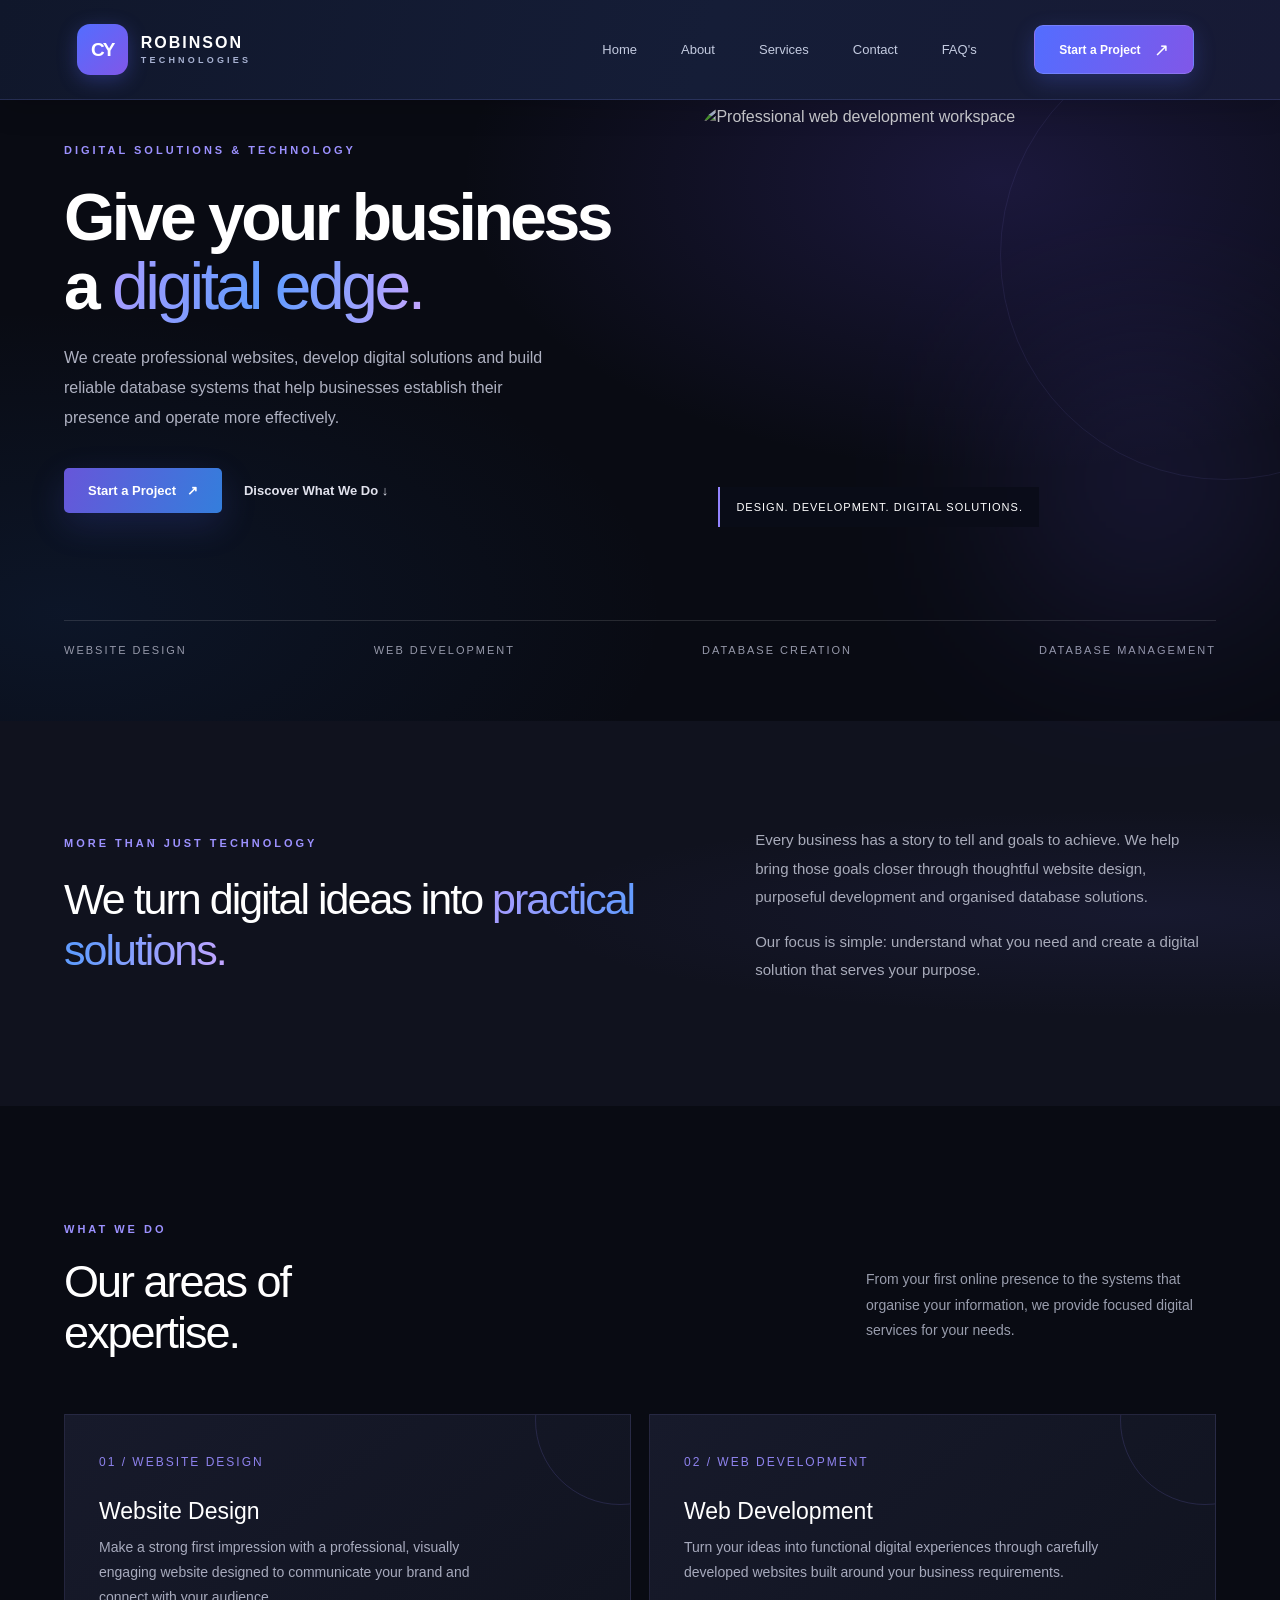
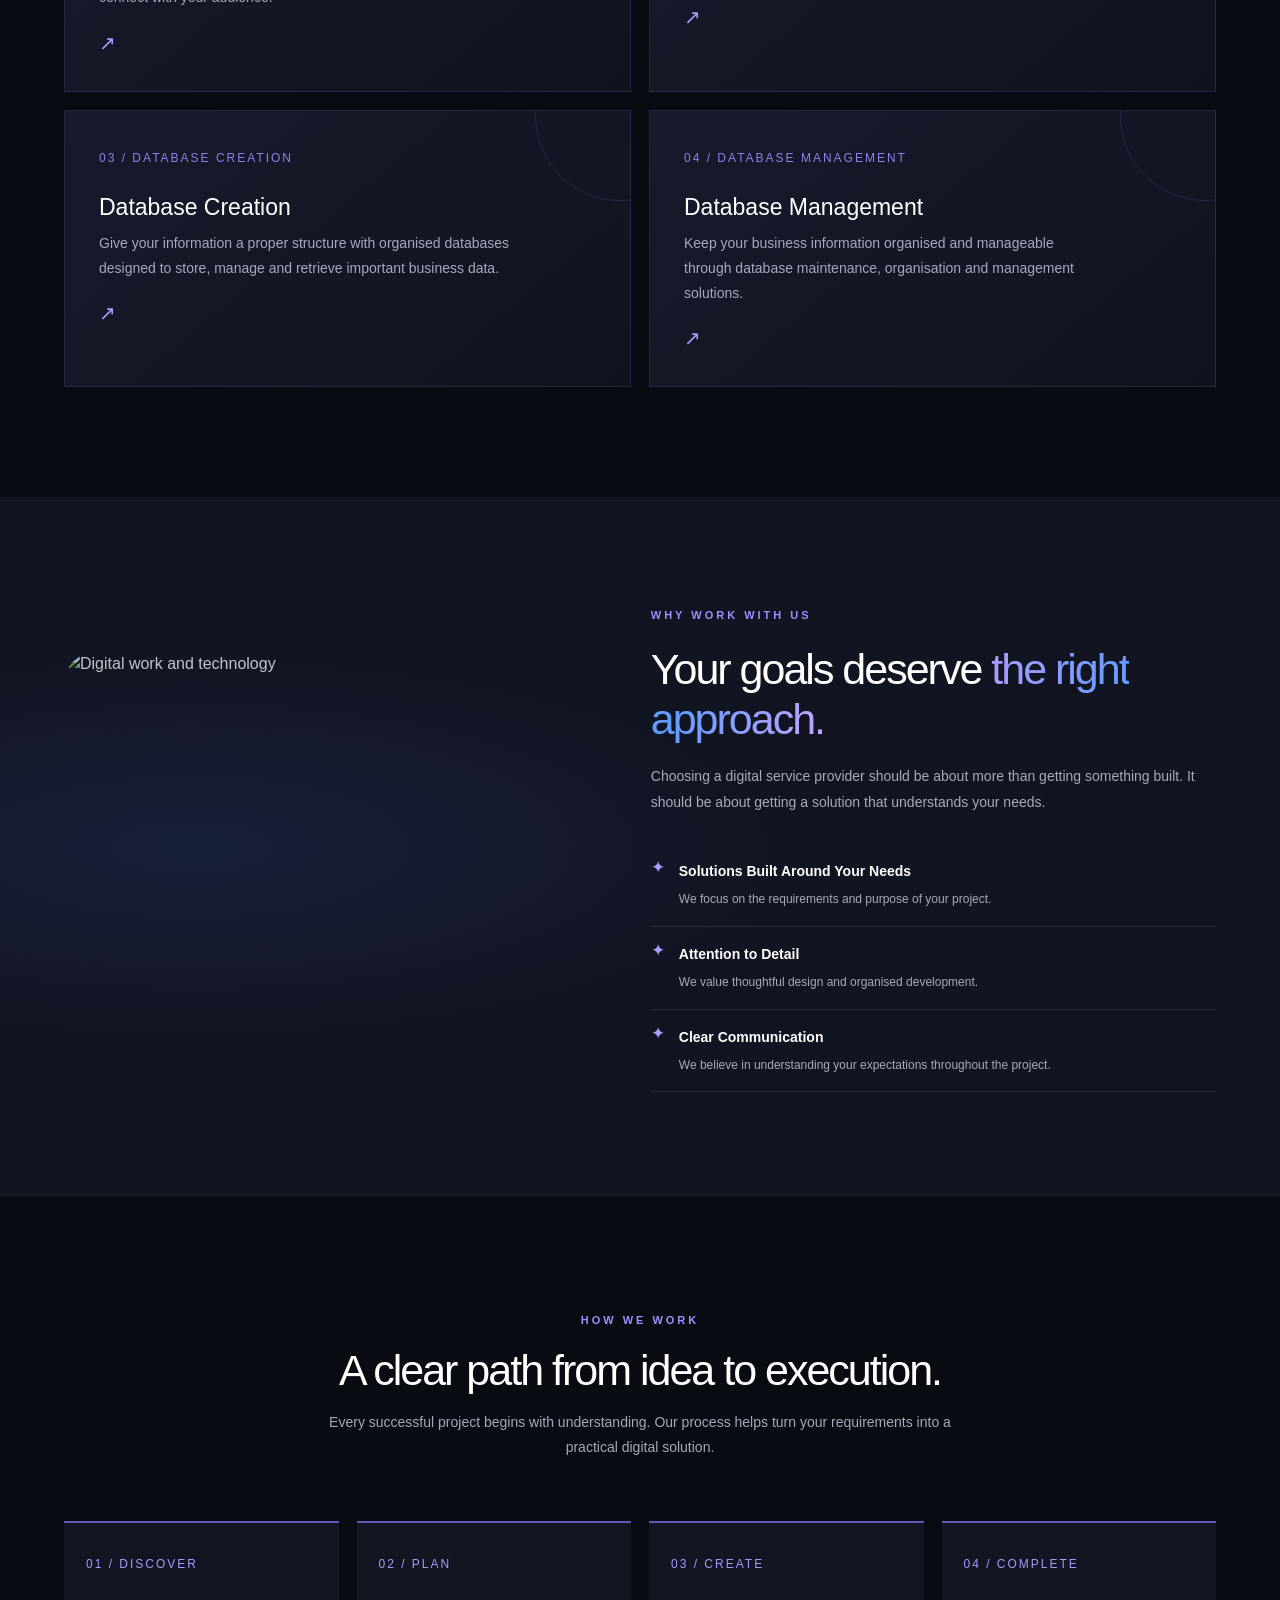
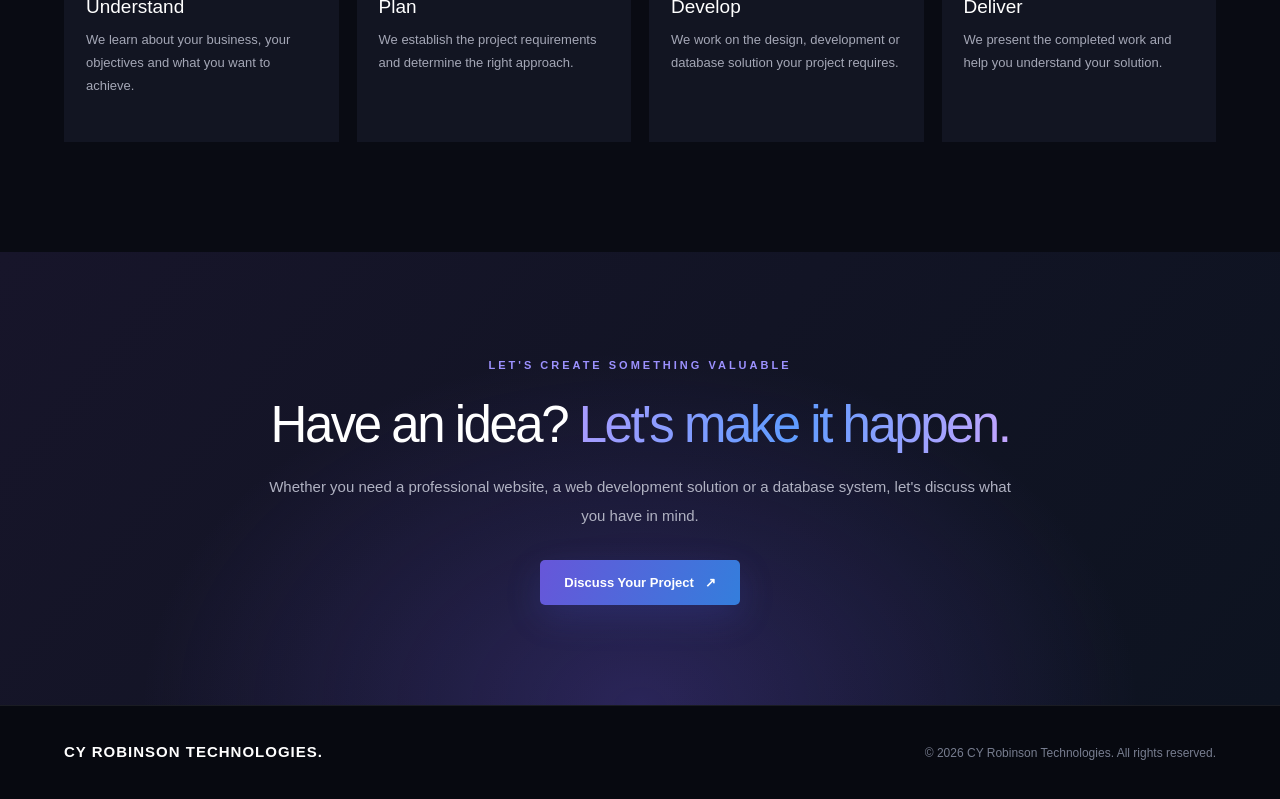
==== index.html @ db7af508 "Add files via upload" ====
<!DOCTYPE html>
<html  >
<head>
  <!-- Site made with Mobirise Website Builder v6.0.6, https://mobirise.com -->
  <meta charset="UTF-8">
  <meta http-equiv="X-UA-Compatible" content="IE=edge">
  <meta name="generator" content="Mobirise v6.0.6, mobirise.com">
  <meta name="viewport" content="width=device-width, initial-scale=1, minimum-scale=1">
  <link rel="shortcut icon" href="assets/images/images-128x77.png" type="image/x-icon">
  <meta name="description" content="">
  
  
  <title>Home</title>
  <link rel="stylesheet" href="assets/bootstrap/css/bootstrap.min.css">
  <link rel="stylesheet" href="assets/bootstrap/css/bootstrap-grid.min.css">
  <link rel="stylesheet" href="assets/bootstrap/css/bootstrap-reboot.min.css">
  <link rel="stylesheet" href="assets/dropdown/css/style.css">
  <link rel="stylesheet" href="assets/theme/css/style.css">
  <link rel="preload" href="https://fonts.googleapis.com/css?family=Inter+Tight:100,200,300,400,500,600,700,800,900,100i,200i,300i,400i,500i,600i,700i,800i,900i&display=swap" as="style" onload="this.onload=null;this.rel='stylesheet'">
  <noscript><link rel="stylesheet" href="https://fonts.googleapis.com/css?family=Inter+Tight:100,200,300,400,500,600,700,800,900,100i,200i,300i,400i,500i,600i,700i,800i,900i&display=swap"></noscript>
  <link rel="preload" as="style" href="assets/mobirise/css/mbr-additional.css?v=TiPjvA"><link rel="stylesheet" href="assets/mobirise/css/mbr-additional.css?v=TiPjvA" type="text/css">

  
  
  
</head>
<body>
  
  <style class="cid-vzPpWy3HEP" id="menu05-0" data-rv-view="249">
/* =====================================
   CY ROBINSON TECHNOLOGIES
   FULL-WIDTH NAVIGATION
===================================== */

section.cyr-menu {
  position: relative !important;
  z-index: 9999 !important;
  width: 100% !important;
  margin: 0 !important;
  padding: 0 !important;
  background: #10172b !important;
}

section.cyr-menu nav.navbar {
  width: 100% !important;
  margin: 0 !important;
  padding: 0 !important;
  background: transparent !important;
  box-shadow: none !important;
}

section.cyr-menu nav.navbar > .container {
  width: 100% !important;
  max-width: 100% !important;
  min-height: 100px !important;
  margin: 0 auto !important;
  padding: 15px 6% !important;
  display: flex !important;
  align-items: center !important;
  justify-content: space-between !important;
  flex-wrap: nowrap !important;
  background: linear-gradient(105deg,#10172b 0%,#151d37 55%,#171a35 100%) !important;
  border: 0 !important;
  border-bottom: 1px solid rgba(132,145,255,0.18) !important;
  border-radius: 0 !important;
  box-shadow: 0 8px 28px rgba(0,0,0,0.16) !important;
  box-sizing: border-box !important;
}

/* LOGO */

section.cyr-menu .navbar-brand {
  margin: 0 !important;
  padding: 0 !important;
  display: flex !important;
  align-items: center !important;
  flex-shrink: 0 !important;
}

section.cyr-menu .navbar-caption-wrap {
  padding: 0 !important;
}

section.cyr-menu a.cyr-logo {
  display: inline-flex !important;
  align-items: center !important;
  gap: 13px !important;
  padding: 0 !important;
  margin: 0 !important;
  color: #ffffff !important;
  text-decoration: none !important;
  background: transparent !important;
  line-height: 1 !important;
}

section.cyr-menu .cyr-monogram {
  width: 51px !important;
  height: 51px !important;
  min-width: 51px !important;
  display: flex !important;
  align-items: center !important;
  justify-content: center !important;
  border-radius: 13px !important;
  background: linear-gradient(135deg,#536dff,#8057e8) !important;
  color: #ffffff !important;
  font-family: Arial,sans-serif !important;
  font-size: 19px !important;
  font-weight: 800 !important;
  letter-spacing: -2px !important;
  box-shadow: 0 5px 20px rgba(91,104,255,0.3) !important;
}

section.cyr-menu .cyr-wordmark {
  display: flex !important;
  flex-direction: column !important;
  gap: 5px !important;
}

section.cyr-menu .cyr-wordmark strong {
  display: block !important;
  color: #ffffff !important;
  font-family: Arial,sans-serif !important;
  font-size: 16px !important;
  font-weight: 800 !important;
  letter-spacing: 2px !important;
}

section.cyr-menu .cyr-wordmark small {
  display: block !important;
  color: #a8b2d2 !important;
  font-family: Arial,sans-serif !important;
  font-size: 9px !important;
  font-weight: 600 !important;
  letter-spacing: 3.2px !important;
}

/* NAVIGATION LINKS */

section.cyr-menu .navbar-collapse {
  align-items: center !important;
  justify-content: flex-end !important;
}

section.cyr-menu ul.navbar-nav {
  display: flex !important;
  align-items: center !important;
  gap: 12px !important;
  margin: 0 32px 0 auto !important;
  padding: 0 !important;
}

section.cyr-menu ul.navbar-nav li {
  margin: 0 !important;
  padding: 0 !important;
}

section.cyr-menu a.cyr-link {
  display: inline-block !important;
  padding: 13px 16px !important;
  border-radius: 8px !important;
  color: #c4cbe0 !important;
  font-family: Arial,sans-serif !important;
  font-size: 13px !important;
  font-weight: 500 !important;
  text-decoration: none !important;
  background: transparent !important;
  transition: all .25s ease !important;
}

section.cyr-menu a.cyr-link:hover {
  color: #ffffff !important;
  background: rgba(111,127,255,0.14) !important;
}

/* PROJECT BUTTON */

section.cyr-menu .navbar-buttons {
  margin: 0 !important;
  padding: 0 !important;
}

section.cyr-menu a.cyr-project-btn {
  min-height: 49px !important;
  padding: 0 24px !important;
  display: inline-flex !important;
  align-items: center !important;
  justify-content: center !important;
  gap: 13px !important;
  border: 1px solid rgba(255,255,255,0.15) !important;
  border-radius: 9px !important;
  background: linear-gradient(110deg,#536dff,#8057e8) !important;
  color: #ffffff !important;
  font-family: Arial,sans-serif !important;
  font-size: 12px !important;
  font-weight: 700 !important;
  text-decoration: none !important;
  box-shadow: 0 7px 22px rgba(82,108,255,0.24) !important;
  transition: all .25s ease !important;
}

section.cyr-menu a.cyr-project-btn span {
  color: #ffffff !important;
  font-size: 18px !important;
}

section.cyr-menu a.cyr-project-btn:hover {
  color: #ffffff !important;
  transform: translateY(-2px) !important;
  box-shadow: 0 10px 28px rgba(82,108,255,0.4) !important;
}

/* MOBILE MENU BUTTON */

section.cyr-menu button.navbar-toggler {
  display: none;
  padding: 11px !important;
  border: 1px solid rgba(255,255,255,0.2) !important;
  border-radius: 9px !important;
  background: rgba(255,255,255,0.06) !important;
  box-shadow: none !important;
}

section.cyr-menu .hamburger {
  width: 23px !important;
  height: 18px !important;
  display: flex !important;
  flex-direction: column !important;
  justify-content: space-between !important;
}

section.cyr-menu .hamburger span {
  display: block !important;
  width: 100% !important;
  height: 2px !important;
  border-radius: 5px !important;
  background: #ffffff !important;
}

/* TABLET AND MOBILE */

@media (max-width: 991px) {
  section.cyr-menu nav.navbar > .container {
    min-height: 82px !important;
    padding: 12px 5% !important;
    flex-wrap: wrap !important;
  }

  section.cyr-menu button.navbar-toggler {
    display: flex !important;
    margin-left: auto !important;
  }

  section.cyr-menu .navbar-collapse {
    width: 100% !important;
    flex-basis: 100% !important;
    margin-top: 13px !important;
    padding: 14px 5px 5px !important;
    border-top: 1px solid rgba(255,255,255,0.1) !important;
  }

  section.cyr-menu ul.navbar-nav {
    width: 100% !important;
    margin: 0 !important;
    display: flex !important;
    flex-direction: column !important;
    align-items: stretch !important;
    gap: 3px !important;
  }

  section.cyr-menu a.cyr-link {
    display: block !important;
    width: 100% !important;
    padding: 13px 12px !important;
  }

  section.cyr-menu .navbar-buttons {
    width: 100% !important;
    margin-top: 12px !important;
  }

  section.cyr-menu a.cyr-project-btn {
    width: 100% !important;
  }
}

@media (max-width: 480px) {
  section.cyr-menu nav.navbar > .container {
    min-height: 74px !important;
    padding: 9px 4% !important;
  }

  section.cyr-menu .cyr-monogram {
    width: 43px !important;
    height: 43px !important;
    min-width: 43px !important;
    font-size: 17px !important;
  }

  section.cyr-menu .cyr-wordmark strong {
    font-size: 12px !important;
  }

  section.cyr-menu .cyr-wordmark small {
    font-size: 8px !important;
    letter-spacing: 2.5px !important;
  }
}
</style><section data-bs-version="5.1" class="menu menu5 cyr-menu cid-vzPpWy3HEP" once="menu" id="menu05-0">



<nav class="navbar navbar-dropdown navbar-fixed-top navbar-expand-lg">

  <div class="container">

    <div class="navbar-brand">
      <span class="navbar-caption-wrap">
        <a class="navbar-caption cyr-logo" href="#top">
          <span class="cyr-monogram">CY</span>
          <span class="cyr-wordmark">
            <strong>ROBINSON</strong>
            <small>TECHNOLOGIES</small>
          </span>
        </a>
      </span>
    </div>

    <button class="navbar-toggler" type="button" data-toggle="collapse" data-bs-toggle="collapse" data-target="#navbarSupportedContent" data-bs-target="#navbarSupportedContent" aria-controls="navbarSupportedContent" aria-expanded="false" aria-label="Toggle navigation">
      <div class="hamburger">
        <span></span>
        <span></span>
        <span></span>
      </div>
    </button>

    <div class="collapse navbar-collapse" id="navbarSupportedContent">

      <ul class="navbar-nav nav-dropdown" data-app-modern-menu="true"><li class="nav-item">
          <a class="nav-link link cyr-link text-primary" href="index.html">Home</a>
        </li>
        <li class="nav-item">
          <a class="nav-link link cyr-link text-primary" href="about.html">About</a>
        </li>
        <li class="nav-item">
          <a class="nav-link link cyr-link text-primary" href="services.html">Services</a>
        </li>
        <li class="nav-item">
          <a class="nav-link link cyr-link text-primary" href="contact.html">Contact</a>
        </li><li class="nav-item"><a class="nav-link link cyr-link text-primary" href="FAQ.html">FAQ's</a></li></ul>

      <div class="navbar-buttons mbr-section-btn">
        <a class="btn cyr-project-btn" href="contact.html">
          Start a Project <span>↗</span>
        </a>
      </div>

    </div>

  </div>
</nav>
</section>

<style class="cid-vzPGt1aYGt" id="header09-3" data-rv-view="251">
/* ================================
   CY ROBINSON TECHNOLOGIES
   PREMIUM HOMEPAGE
================================ */

.cyr-site {
    background: #090B13;
    color: #F4F5FA;
    font-family: Arial, Helvetica, sans-serif;
    overflow: hidden;
}

.cyr-site * {
    box-sizing: border-box;
}

.cyr-site a {
    text-decoration: none;
}

.cyr-wrap {
    width: 90%;
    max-width: 1220px;
    margin: auto;
}

.cyr-eyebrow {
    color: #9C91FF;
    font-size: 11px;
    letter-spacing: 3px;
    font-weight: 700;
    text-transform: uppercase;
}

.cyr-heading {
    color: #FFFFFF;
    font-size: 46px;
    line-height: 1.13;
    letter-spacing: -2px;
    font-weight: 700;
}

.cyr-muted {
    color: #A7A9B8;
    line-height: 1.8;
    font-size: 15px;
}

/* HERO */

.cyr-hero {
    position: relative;
    padding: 105px 0 65px;
    background:
        radial-gradient(ellipse at 78% 25%, rgba(85,65,190,.24), transparent 38%),
        radial-gradient(ellipse at 5% 85%, rgba(35,92,180,.13), transparent 35%),
        #090B13;
}

.cyr-hero:before {
    content: "";
    position: absolute;
    width: 450px;
    height: 450px;
    border: 1px solid rgba(151,139,255,.09);
    border-radius: 50%;
    right: -170px;
    top: 30px;
    pointer-events: none;
}

.cyr-hero-layout {
    display: flex;
    align-items: center;
    gap: 55px;
    position: relative;
    z-index: 1;
}

.cyr-hero-copy {
    width: 53%;
}

.cyr-hero-copy h1 {
    color: #FFFFFF;
    font-size: 66px;
    line-height: 1.04;
    letter-spacing: -3.5px;
    margin: 22px 0;
    font-weight: 750;
}

.cyr-gradient-text {
    background: linear-gradient(100deg, #A99CFF, #5F9CFF, #C4A5FF);
    -webkit-background-clip: text;
    background-clip: text;
    color: transparent;
}

.cyr-hero-copy p {
    color: #AEB1C1;
    max-width: 490px;
    line-height: 1.9;
    font-size: 16px;
}

.cyr-actions {
    display: flex;
    align-items: center;
    flex-wrap: wrap;
    gap: 22px;
    margin-top: 34px;
}

.cyr-primary-btn {
    display: inline-block;
    padding: 16px 24px;
    color: #FFFFFF !important;
    background: linear-gradient(110deg, #6756D9, #347EDC);
    border-radius: 5px;
    font-size: 13px;
    font-weight: 700;
    box-shadow: 0 12px 35px rgba(76,91,220,.2);
    transition: .3s;
}

.cyr-primary-btn:hover {
    transform: translateY(-4px);
    box-shadow: 0 15px 40px rgba(76,91,220,.35);
}

.cyr-text-link {
    color: #E1E2ED !important;
    font-size: 13px;
    font-weight: 600;
}

.cyr-hero-visual {
    width: 47%;
    position: relative;
}

.cyr-hero-visual img {
    display: block;
    width: 100%;
    height: 440px;
    object-fit: cover;
    border-radius: 4px;
    filter: brightness(.83);
}

.cyr-visual-glow {
    position: absolute;
    width: 180px;
    height: 180px;
    background: #6454D9;
    filter: blur(110px);
    opacity: .35;
    right: -20px;
    bottom: -25px;
    z-index: -1;
}

.cyr-image-label {
    position: absolute;
    bottom: 18px;
    left: 18px;
    padding: 12px 16px;
    background: rgba(10,12,24,.86);
    border-left: 2px solid #9384FF;
    color: #FFFFFF;
    font-size: 11px;
    letter-spacing: 1px;
}

.cyr-hero-bottom {
    margin-top: 75px;
    padding-top: 24px;
    border-top: 1px solid rgba(255,255,255,.12);
    display: flex;
    justify-content: space-between;
    gap: 20px;
    flex-wrap: wrap;
}

.cyr-hero-bottom span {
    color: #9699AA;
    font-size: 11px;
    letter-spacing: 2px;
}

/* INTRO */

.cyr-intro {
    padding: 105px 0;
    background:
        radial-gradient(ellipse at 90% 50%, rgba(70,70,160,.13), transparent 38%),
        #10121E;
}

.cyr-intro-layout {
    display: flex;
    align-items: center;
    justify-content: space-between;
    gap: 55px;
}

.cyr-intro-title {
    width: 55%;
}

.cyr-intro-title h2 {
    font-size: 43px;
    line-height: 1.2;
    letter-spacing: -2px;
    margin: 20px 0;
    color: #FFFFFF;
}

.cyr-intro-text {
    width: 40%;
}

.cyr-intro-text p {
    color: #A8ABBA;
    font-size: 15px;
    line-height: 1.9;
}

/* SERVICES */

.cyr-services {
    padding: 110px 0;
    background: #090B13;
    position: relative;
}

.cyr-section-top {
    display: flex;
    justify-content: space-between;
    align-items: end;
    gap: 30px;
    margin-bottom: 55px;
}

.cyr-section-top h2 {
    color: #FFFFFF;
    font-size: 45px;
    line-height: 1.15;
    letter-spacing: -2px;
    margin: 16px 0 0;
}

.cyr-section-top p {
    max-width: 350px;
    color: #999DAD;
    font-size: 14px;
    line-height: 1.8;
}

.cyr-service-grid {
    display: flex;
    flex-wrap: wrap;
    gap: 18px;
}

.cyr-service-card {
    position: relative;
    width: calc(50% - 9px);
    min-height: 260px;
    padding: 34px;
    background: linear-gradient(140deg, #171A2B, #10131F);
    border: 1px solid rgba(160,153,255,.13);
    overflow: hidden;
    transition: .35s;
}

.cyr-service-card:after {
    content: "";
    position: absolute;
    width: 170px;
    height: 170px;
    right: -75px;
    top: -80px;
    border: 1px solid rgba(145,132,255,.16);
    border-radius: 50%;
    transition: .4s;
}

.cyr-service-card:hover {
    transform: translateY(-7px);
    border-color: rgba(143,130,255,.55);
    background: linear-gradient(140deg, #20223B, #121827);
}

.cyr-service-number {
    color: #8E82ED;
    font-size: 12px;
    letter-spacing: 2px;
}

.cyr-service-card h3 {
    color: #FFFFFF;
    font-size: 23px;
    margin: 27px 0 12px;
}

.cyr-service-card p {
    color: #A7AABD;
    font-size: 14px;
    line-height: 1.8;
    max-width: 420px;
    margin: 0;
}

.cyr-service-arrow {
    display: inline-block;
    margin-top: 22px;
    color: #A99CFF;
    font-size: 20px;
}

/* FEATURE */

.cyr-feature {
    padding: 105px 0;
    background:
        radial-gradient(ellipse at 15% 50%, rgba(64,91,180,.16), transparent 40%),
        #111421;
}

.cyr-feature-layout {
    display: flex;
    align-items: center;
    gap: 65px;
}

.cyr-feature-visual {
    width: 48%;
    position: relative;
}

.cyr-feature-visual img {
    display: block;
    width: 100%;
    height: 390px;
    object-fit: cover;
    filter: brightness(.8);
}

.cyr-feature-copy {
    width: 52%;
}

.cyr-feature-copy h2 {
    color: #FFFFFF;
    font-size: 43px;
    line-height: 1.17;
    letter-spacing: -2px;
    margin: 18px 0;
}

.cyr-feature-copy p {
    color: #A8ABBA;
    font-size: 14px;
    line-height: 1.9;
}

.cyr-feature-points {
    margin-top: 28px;
}

.cyr-feature-point {
    display: flex;
    align-items: flex-start;
    gap: 14px;
    padding: 15px 0;
    border-bottom: 1px solid rgba(255,255,255,.1);
}

.cyr-check {
    color: #A99CFF;
    font-size: 17px;
}

.cyr-feature-point strong {
    color: #FFFFFF;
    font-size: 14px;
}

.cyr-feature-point p {
    margin: 5px 0 0;
    font-size: 12px;
}

/* PROCESS */

.cyr-process {
    padding: 110px 0;
    background: #090B13;
}

.cyr-process-heading {
    text-align: center;
    max-width: 650px;
    margin: 0 auto 60px;
}

.cyr-process-heading h2 {
    color: #FFFFFF;
    font-size: 43px;
    letter-spacing: -2px;
    margin: 18px 0;
}

.cyr-process-heading p {
    color: #A5A8B8;
    font-size: 14px;
    line-height: 1.8;
}

.cyr-process-grid {
    display: flex;
    gap: 18px;
}

.cyr-process-item {
    flex: 1;
    padding: 28px 22px;
    background: #121522;
    border-top: 2px solid #6258B8;
}

.cyr-process-item span {
    color: #A79AFF;
    font-size: 12px;
    letter-spacing: 2px;
}

.cyr-process-item h3 {
    color: #FFFFFF;
    font-size: 19px;
    margin: 22px 0 12px;
}

.cyr-process-item p {
    color: #A4A7B6;
    font-size: 13px;
    line-height: 1.8;
}

/* CONTACT */

.cyr-contact {
    padding: 100px 0;
    background:
        radial-gradient(ellipse at 50% 100%, rgba(91,70,190,.34), transparent 55%),
        linear-gradient(130deg, #17152A, #0D1320);
    text-align: center;
    position: relative;
}

.cyr-contact-inner {
    max-width: 750px;
    margin: auto;
}

.cyr-contact h2 {
    color: #FFFFFF;
    font-size: 51px;
    line-height: 1.13;
    letter-spacing: -2.5px;
    margin: 20px 0;
}

.cyr-contact p {
    color: #B0B2C2;
    font-size: 15px;
    line-height: 1.9;
    margin-bottom: 30px;
}

/* FOOTER */

.cyr-footer {
    padding: 35px 0;
    background: #070910;
    border-top: 1px solid rgba(255,255,255,.08);
}

.cyr-footer-inner {
    display: flex;
    justify-content: space-between;
    align-items: center;
    flex-wrap: wrap;
    gap: 20px;
}

.cyr-footer strong {
    color: #FFFFFF;
    font-size: 15px;
    letter-spacing: 1px;
}

.cyr-footer p {
    color: #777D8F;
    font-size: 12px;
    margin: 0;
}

/* RESPONSIVE */

@media (max-width: 900px) {
    .cyr-hero-copy h1 {
        font-size: 52px;
    }

    .cyr-heading,
    .cyr-section-top h2,
    .cyr-feature-copy h2 {
        font-size: 37px;
    }

    .cyr-hero-layout,
    .cyr-feature-layout {
        gap: 30px;
    }
}

@media (max-width: 700px) {
    .cyr-wrap {
        width: 90%;
    }

    .cyr-hero {
        padding: 75px 0 45px;
    }

    .cyr-hero-layout,
    .cyr-intro-layout,
    .cyr-feature-layout {
        flex-direction: column;
        align-items: stretch;
    }

    .cyr-hero-copy,
    .cyr-hero-visual,
    .cyr-intro-title,
    .cyr-intro-text,
    .cyr-feature-visual,
    .cyr-feature-copy {
        width: 100%;
    }

    .cyr-hero-copy h1 {
        font-size: 46px;
        letter-spacing: -2px;
    }

    .cyr-hero-visual img {
        height: 300px;
    }

    .cyr-hero-bottom {
        margin-top: 45px;
    }

    .cyr-intro,
    .cyr-services,
    .cyr-feature,
    .cyr-process {
        padding: 75px 0;
    }

    .cyr-intro-title h2,
    .cyr-section-top h2,
    .cyr-feature-copy h2,
    .cyr-process-heading h2 {
        font-size: 35px;
    }

    .cyr-section-top {
        display: block;
    }

    .cyr-section-top p {
        margin-top: 18px;
    }

    .cyr-service-card {
        width: 100%;
        min-height: 230px;
    }

    .cyr-feature-visual img {
        height: 300px;
    }

    .cyr-process-grid {
        flex-direction: column;
    }

    .cyr-contact {
        padding: 75px 0;
    }

    .cyr-contact h2 {
        font-size: 39px;
    }

    .cyr-footer-inner {
        flex-direction: column;
        align-items: flex-start;
    }
}
</style><div class="cyr-site cid-vzPGt1aYGt" id="header09-3" data-rv-view="251">

    <!-- HERO -->
    <section data-bs-version="5.1" class="cyr-hero">
        <div class="cyr-wrap">

            <div class="cyr-hero-layout">

                <div class="cyr-hero-copy">
                    <span class="cyr-eyebrow">Digital Solutions &amp; Technology</span>

                    <h1>
                        Give your business a
                        <span class="cyr-gradient-text">digital edge.</span>
                    </h1>

                    <p>
                        We create professional websites, develop digital solutions
                        and build reliable database systems that help businesses
                        establish their presence and operate more effectively.
                    </p>

                    <div class="cyr-actions">
                        <a href="contact.html" class="cyr-primary-btn">
                            Start a Project &nbsp; ↗
                        </a>

                        <a href="about.html" class="cyr-text-link">
                            Discover What We Do ↓
                        </a>
                    </div>
                </div>

                <div class="cyr-hero-visual">
                    <img src="https://images.unsplash.com/photo-1498050108023-c5249f4df085?auto=format&fit=crop&w=1100&q=85" alt="Professional web development workspace" media-simple="true">

                    <div class="cyr-visual-glow"></div>

                    <div class="cyr-image-label">
                        DESIGN. DEVELOPMENT. DIGITAL SOLUTIONS.
                    </div>
                </div>

            </div>

            <div class="cyr-hero-bottom">
                <span>WEBSITE DESIGN</span>
                <span>WEB DEVELOPMENT</span>
                <span>DATABASE CREATION</span>
                <span>DATABASE MANAGEMENT</span>
            </div>

        </div>
    </section>


    <!-- INTRODUCTION -->
    <section class="cyr-intro">
        <div class="cyr-wrap">

            <div class="cyr-intro-layout">

                <div class="cyr-intro-title">
                    <span class="cyr-eyebrow">More Than Just Technology</span>

                    <h2>
                        We turn digital ideas into
                        <span class="cyr-gradient-text">practical solutions.</span>
                    </h2>
                </div>

                <div class="cyr-intro-text">
                    <p>
                        Every business has a story to tell and goals to achieve.
                        We help bring those goals closer through thoughtful
                        website design, purposeful development and organised
                        database solutions.
                    </p>

                    <p>
                        Our focus is simple: understand what you need and
                        create a digital solution that serves your purpose.
                    </p>
                </div>

            </div>

        </div>
    </section>


    <!-- SERVICES -->
    <section class="cyr-services" id="cyr-services">
        <div class="cyr-wrap">

            <div class="cyr-section-top">
                <div>
                    <span class="cyr-eyebrow">What We Do</span>
                    <h2>Our areas of<br>expertise.</h2>
                </div>

                <p>
                    From your first online presence to the systems that
                    organise your information, we provide focused digital
                    services for your needs.
                </p>
            </div>

            <div class="cyr-service-grid">

                <div class="cyr-service-card">
                    <span class="cyr-service-number">01 / WEBSITE DESIGN</span>

                    <h3>Website Design</h3>

                    <p>
                        Make a strong first impression with a professional,
                        visually engaging website designed to communicate
                        your brand and connect with your audience.
                    </p>

                    <span class="cyr-service-arrow">↗</span>
                </div>

                <div class="cyr-service-card">
                    <span class="cyr-service-number">02 / WEB DEVELOPMENT</span>

                    <h3>Web Development</h3>

                    <p>
                        Turn your ideas into functional digital experiences
                        through carefully developed websites built around
                        your business requirements.
                    </p>

                    <span class="cyr-service-arrow">↗</span>
                </div>

                <div class="cyr-service-card">
                    <span class="cyr-service-number">03 / DATABASE CREATION</span>

                    <h3>Database Creation</h3>

                    <p>
                        Give your information a proper structure with
                        organised databases designed to store, manage
                        and retrieve important business data.
                    </p>

                    <span class="cyr-service-arrow">↗</span>
                </div>

                <div class="cyr-service-card">
                    <span class="cyr-service-number">04 / DATABASE MANAGEMENT</span>

                    <h3>Database Management</h3>

                    <p>
                        Keep your business information organised and
                        manageable through database maintenance,
                        organisation and management solutions.
                    </p>

                    <span class="cyr-service-arrow">↗</span>
                </div>

            </div>

        </div>
    </section>


    <!-- VALUE PROPOSITION -->
    <section class="cyr-feature">
        <div class="cyr-wrap">

            <div class="cyr-feature-layout">

                <div class="cyr-feature-visual">
                    <img src="https://images.unsplash.com/photo-1516321318423-f06f85e504b3?auto=format&fit=crop&w=1000&q=85" alt="Digital work and technology" media-simple="true">
                </div>

                <div class="cyr-feature-copy">

                    <span class="cyr-eyebrow">Why Work With Us</span>

                    <h2>
                        Your goals deserve
                        <span class="cyr-gradient-text">the right approach.</span>
                    </h2>

                    <p>
                        Choosing a digital service provider should be about
                        more than getting something built. It should be about
                        getting a solution that understands your needs.
                    </p>

                    <div class="cyr-feature-points">

                        <div class="cyr-feature-point">
                            <span class="cyr-check">✦</span>
                            <div>
                                <strong>Solutions Built Around Your Needs</strong>
                                <p>We focus on the requirements and purpose of your project.</p>
                            </div>
                        </div>

                        <div class="cyr-feature-point">
                            <span class="cyr-check">✦</span>
                            <div>
                                <strong>Attention to Detail</strong>
                                <p>We value thoughtful design and organised development.</p>
                            </div>
                        </div>

                        <div class="cyr-feature-point">
                            <span class="cyr-check">✦</span>
                            <div>
                                <strong>Clear Communication</strong>
                                <p>We believe in understanding your expectations throughout the project.</p>
                            </div>
                        </div>

                    </div>

                </div>

            </div>

        </div>
    </section>


    <!-- PROCESS -->
    <section class="cyr-process">
        <div class="cyr-wrap">

            <div class="cyr-process-heading">
                <span class="cyr-eyebrow">How We Work</span>

                <h2>A clear path from idea to execution.</h2>

                <p>
                    Every successful project begins with understanding.
                    Our process helps turn your requirements into a
                    practical digital solution.
                </p>
            </div>

            <div class="cyr-process-grid">

                <div class="cyr-process-item">
                    <span>01 / DISCOVER</span>
                    <h3>Understand</h3>
                    <p>
                        We learn about your business, your objectives
                        and what you want to achieve.
                    </p>
                </div>

                <div class="cyr-process-item">
                    <span>02 / PLAN</span>
                    <h3>Plan</h3>
                    <p>
                        We establish the project requirements and
                        determine the right approach.
                    </p>
                </div>

                <div class="cyr-process-item">
                    <span>03 / CREATE</span>
                    <h3>Develop</h3>
                    <p>
                        We work on the design, development or
                        database solution your project requires.
                    </p>
                </div>

                <div class="cyr-process-item">
                    <span>04 / COMPLETE</span>
                    <h3>Deliver</h3>
                    <p>
                        We present the completed work and help you
                        understand your solution.
                    </p>
                </div>

            </div>

        </div>
    </section>


    <!-- CONTACT -->
    <section class="cyr-contact" id="cyr-contact">
        <div class="cyr-wrap">

            <div class="cyr-contact-inner">

                <span class="cyr-eyebrow">Let's Create Something Valuable</span>

                <h2>
                    Have an idea?
                    <span class="cyr-gradient-text">Let's make it happen.</span>
                </h2>

                <p>
                    Whether you need a professional website, a web
                    development solution or a database system,
                    let's discuss what you have in mind.
                </p>

                <a href="mailto:forwisdomswork@gmail.com" class="cyr-primary-btn">
                    Discuss Your Project &nbsp; ↗
                </a>

            </div>

        </div>
    </section>


    <!-- FOOTER -->
    <footer class="cyr-footer">
        <div class="cyr-wrap">

            <div class="cyr-footer-inner">

                <strong>CY ROBINSON TECHNOLOGIES.</strong>

                <p>
                    © 2026 CY Robinson Technologies. All rights reserved.
                </p>

            </div>

        </div>
    </footer>

</div>


<script src="assets/bootstrap/js/bootstrap.bundle.min.js"></script>
  <script src="assets/smoothscroll/smooth-scroll.js"></script>
  <script src="assets/ytplayer/index.js"></script>
  <script src="assets/dropdown/js/navbar-dropdown.js"></script>
  <script src="assets/theme/js/script.js"></script>
  
  
  
</body>
</html>
---- assets/dropdown/css/style.css ----
.navbar-dropdown {
  left: 0;
  padding: 0;
  position: absolute;
  right: 0;
  top: 0;
  transition: all 0.45s ease;
  z-index: 1030;
  background: #282828; }
  .navbar-dropdown .navbar-logo {
    margin-right: 0.8rem;
    transition: margin 0.3s ease-in-out;
    vertical-align: middle; }
    .navbar-dropdown .navbar-logo img {
      height: 3.125rem;
      transition: all 0.3s ease-in-out; }
    .navbar-dropdown .navbar-logo.mbr-iconfont {
      font-size: 3.125rem;
      line-height: 3.125rem; }
  .navbar-dropdown .navbar-caption {
    font-weight: 700;
    white-space: normal;
    vertical-align: -4px;
    line-height: 3.125rem !important; }
    .navbar-dropdown .navbar-caption, .navbar-dropdown .navbar-caption:hover {
      color: inherit;
      text-decoration: none; }
  .navbar-dropdown .mbr-iconfont + .navbar-caption {
    vertical-align: -1px; }
  .navbar-dropdown.navbar-fixed-top {
    position: fixed; }
  .navbar-dropdown .navbar-brand span {
    vertical-align: -4px; }
  .navbar-dropdown.bg-color.transparent {
    background: none; }
  .navbar-dropdown.navbar-short .navbar-brand {
    padding: 0.625rem 0; }
    .navbar-dropdown.navbar-short .navbar-brand span {
      vertical-align: -1px; }
  .navbar-dropdown.navbar-short .navbar-caption {
    line-height: 2.375rem !important;
    vertical-align: -2px; }
  .navbar-dropdown.navbar-short .navbar-logo {
    margin-right: 0.5rem; }
    .navbar-dropdown.navbar-short .navbar-logo img {
      height: 2.375rem; }
    .navbar-dropdown.navbar-short .navbar-logo.mbr-iconfont {
      font-size: 2.375rem;
      line-height: 2.375rem; }
  .navbar-dropdown.navbar-short .mbr-table-cell {
    height: 3.625rem; }
  .navbar-dropdown .navbar-close {
    left: 0.6875rem;
    position: fixed;
    top: 0.75rem;
    z-index: 1000; }
  .navbar-dropdown .hamburger-icon {
    content: "";
    display: inline-block;
    vertical-align: middle;
    width: 16px;
    -webkit-box-shadow: 0 -6px 0 1px #282828,0 0 0 1px #282828,0 6px 0 1px #282828;
    -moz-box-shadow: 0 -6px 0 1px #282828,0 0 0 1px #282828,0 6px 0 1px #282828;
    box-shadow: 0 -6px 0 1px #282828,0 0 0 1px #282828,0 6px 0 1px #282828; }

.dropdown-menu .dropdown-toggle[data-toggle="dropdown-submenu"]::after {
  border-bottom: 0.35em solid transparent;
  border-left: 0.35em solid;
  border-right: 0;
  border-top: 0.35em solid transparent;
  margin-left: 0.3rem; }

.dropdown-menu .dropdown-item:focus {
  outline: 0; }

.nav-dropdown {
  font-size: 0.75rem;
  font-weight: 500;
  height: auto !important; }
  .nav-dropdown .nav-btn {
    padding-left: 1rem; }
  .nav-dropdown .link {
    margin: .667em 1.667em;
    font-weight: 500;
    padding: 0;
    transition: color .2s ease-in-out; }
    .nav-dropdown .link.dropdown-toggle {
      margin-right: 2.583em; }
      .nav-dropdown .link.dropdown-toggle::after {
        margin-left: .25rem;
        border-top: 0.35em solid;
        border-right: 0.35em solid transparent;
        border-left: 0.35em solid transparent;
        border-bottom: 0; }
      .nav-dropdown .link.dropdown-toggle[aria-expanded="true"] {
        margin: 0;
        padding: 0.667em 3.263em  0.667em 1.667em; }
  .nav-dropdown .link::after,
  .nav-dropdown .dropdown-item::after {
    color: inherit; }
  .nav-dropdown .btn {
    font-size: 0.75rem;
    font-weight: 700;
    letter-spacing: 0;
    margin-bottom: 0;
    padding-left: 1.25rem;
    padding-right: 1.25rem; }
  .nav-dropdown .dropdown-menu {
    border-radius: 0;
    border: 0;
    left: 0;
    margin: 0;
    padding-bottom: 1.25rem;
    padding-top: 1.25rem;
    position: relative; }
  .nav-dropdown .dropdown-submenu {
    margin-left: 0.125rem;
    top: 0; }
  .nav-dropdown .dropdown-item {
    font-weight: 500;
    line-height: 2;
    padding: 0.3846em 4.615em 0.3846em 1.5385em;
    position: relative;
    transition: color .2s ease-in-out, background-color .2s ease-in-out; }
    .nav-dropdown .dropdown-item::after {
      margin-top: -0.3077em;
      position: absolute;
      right: 1.1538em;
      top: 50%; }
    .nav-dropdown .dropdown-item:focus, .nav-dropdown .dropdown-item:hover {
      background: none; }

@media (max-width: 767px) {
  .nav-dropdown.navbar-toggleable-sm {
    bottom: 0;
    display: none;
    left: 0;
    overflow-x: hidden;
    position: fixed;
    top: 0;
    transform: translateX(-100%);
    -ms-transform: translateX(-100%);
    -webkit-transform: translateX(-100%);
    width: 18.75rem;
    z-index: 999; } }
.nav-dropdown.navbar-toggleable-xl {
  bottom: 0;
  display: none;
  left: 0;
  overflow-x: hidden;
  position: fixed;
  top: 0;
  transform: translateX(-100%);
  -ms-transform: translateX(-100%);
  -webkit-transform: translateX(-100%);
  width: 18.75rem;
  z-index: 999; }

.nav-dropdown-sm {
  display: block !important;
  overflow-x: hidden;
  overflow: auto;
  padding-top: 3.875rem; }
  .nav-dropdown-sm::after {
    content: "";
    display: block;
    height: 3rem;
    width: 100%; }
  .nav-dropdown-sm.collapse.in ~ .navbar-close {
    display: block !important; }
  .nav-dropdown-sm.collapsing, .nav-dropdown-sm.collapse.in {
    transform: translateX(0);
    -ms-transform: translateX(0);
    -webkit-transform: translateX(0);
    transition: all 0.25s ease-out;
    -webkit-transition: all 0.25s ease-out;
    background: #282828; }
  .nav-dropdown-sm.collapsing[aria-expanded="false"] {
    transform: translateX(-100%);
    -ms-transform: translateX(-100%);
    -webkit-transform: translateX(-100%); }
  .nav-dropdown-sm .nav-item {
    display: block;
    margin-left: 0 !important;
    padding-left: 0; }
  .nav-dropdown-sm .link,
  .nav-dropdown-sm .dropdown-item {
    border-top: 1px dotted rgba(255, 255, 255, 0.1);
    font-size: 0.8125rem;
    line-height: 1.6;
    margin: 0 !important;
    padding: 0.875rem 2.4rem 0.875rem 1.5625rem !important;
    position: relative;
    white-space: normal; }
    .nav-dropdown-sm .link:focus, .nav-dropdown-sm .link:hover,
    .nav-dropdown-sm .dropdown-item:focus,
    .nav-dropdown-sm .dropdown-item:hover {
      background: rgba(0, 0, 0, 0.2) !important;
      color: #c0a375; }
  .nav-dropdown-sm .nav-btn {
    position: relative;
    padding: 1.5625rem 1.5625rem 0 1.5625rem; }
    .nav-dropdown-sm .nav-btn::before {
      border-top: 1px dotted rgba(255, 255, 255, 0.1);
      content: "";
      left: 0;
      position: absolute;
      top: 0;
      width: 100%; }
    .nav-dropdown-sm .nav-btn + .nav-btn {
      padding-top: 0.625rem; }
      .nav-dropdown-sm .nav-btn + .nav-btn::before {
        display: none; }
  .nav-dropdown-sm .btn {
    padding: 0.625rem 0; }
  .nav-dropdown-sm .dropdown-toggle[data-toggle="dropdown-submenu"]::after {
    margin-left: .25rem;
    border-top: 0.35em solid;
    border-right: 0.35em solid transparent;
    border-left: 0.35em solid transparent;
    border-bottom: 0; }
  .nav-dropdown-sm .dropdown-toggle[data-toggle="dropdown-submenu"][aria-expanded="true"]::after {
    border-top: 0;
    border-right: 0.35em solid transparent;
    border-left: 0.35em solid transparent;
    border-bottom: 0.35em solid; }
  .nav-dropdown-sm .dropdown-menu {
    margin: 0;
    padding: 0;
    position: relative;
    top: 0;
    left: 0;
    width: 100%;
    border: 0;
    float: none;
    border-radius: 0;
    background: none; }
  .nav-dropdown-sm .dropdown-submenu {
    left: 100%;
    margin-left: 0.125rem;
    margin-top: -1.25rem;
    top: 0; }

.navbar-toggleable-sm .nav-dropdown .dropdown-menu {
  position: absolute; }

.navbar-toggleable-sm .nav-dropdown .dropdown-submenu {
  left: 100%;
  margin-left: 0.125rem;
  margin-top: -1.25rem;
  top: 0; }

.navbar-toggleable-sm.opened .nav-dropdown .dropdown-menu {
  position: relative; }

.navbar-toggleable-sm.opened .nav-dropdown .dropdown-submenu {
  left: 0;
  margin-left: 00rem;
  margin-top: 0rem;
  top: 0; }

.is-builder .nav-dropdown.collapsing {
  transition: none !important; }
---- assets/theme/css/style.css ----
@charset "UTF-8";
section {
  background-color: #ffffff;
}

body {
  font-style: normal;
  line-height: 1.5;
  font-weight: 400;
  color: #232323;
  position: relative;
}

button {
  background-color: transparent;
  border-color: transparent;
}

.embla__button,
.carousel-control {
  background-color: #edefea !important;
  opacity: 0.8 !important;
  color: #464845 !important;
  border-color: #edefea !important;
}

.carousel .close,
.modalWindow .close {
  background-color: #edefea !important;
  color: #464845 !important;
  border-color: #edefea !important;
  opacity: 0.8 !important;
}

.carousel .close:hover,
.modalWindow .close:hover {
  opacity: 1 !important;
}

.carousel-indicators li {
  background-color: #edefea !important;
  border: 2px solid #464845 !important;
}

.carousel-indicators li:hover,
.carousel-indicators li:active {
  opacity: 0.8 !important;
}

.embla__button:hover,
.carousel-control:hover {
  background-color: #edefea !important;
  opacity: 1 !important;
}

.modalWindow-video-container {
  height: 80%;
}

section,
.container,
.container-fluid {
  position: relative;
  word-wrap: break-word;
}

a.mbr-iconfont:hover {
  text-decoration: none;
}

.article .lead p,
.article .lead ul,
.article .lead ol,
.article .lead pre,
.article .lead blockquote {
  margin-bottom: 0;
}

a {
  font-style: normal;
  font-weight: 400;
  cursor: pointer;
}
a, a:hover {
  text-decoration: none;
}

.mbr-section-title {
  font-style: normal;
  line-height: 1.3;
}

.mbr-section-subtitle {
  line-height: 1.3;
}

.mbr-text {
  font-style: normal;
  line-height: 1.7;
}

h1,
h2,
h3,
h4,
h5,
h6,
.display-1,
.display-2,
.display-4,
.display-5,
.display-7,
span,
p,
a {
  line-height: 1;
  word-break: break-word;
  word-wrap: break-word;
  font-weight: 400;
}

b,
strong {
  font-weight: bold;
}

input:-webkit-autofill, input:-webkit-autofill:hover, input:-webkit-autofill:focus, input:-webkit-autofill:active {
  transition-delay: 9999s;
  -webkit-transition-property: background-color, color;
  transition-property: background-color, color;
}

textarea[type=hidden] {
  display: none;
}

section {
  background-position: 50% 50%;
  background-repeat: no-repeat;
  background-size: cover;
}
section .mbr-background-video,
section .mbr-background-video-preview {
  position: absolute;
  bottom: 0;
  left: 0;
  right: 0;
  top: 0;
}

.hidden {
  visibility: hidden;
}

.mbr-z-index20 {
  z-index: 20;
}

/*! Base colors */
.mbr-white {
  color: #ffffff;
}

.mbr-black {
  color: #111111;
}

.mbr-bg-white {
  background-color: #ffffff;
}

.mbr-bg-black {
  background-color: #000000;
}

/*! Text-aligns */
.align-left {
  text-align: left;
}

.align-center {
  text-align: center;
}

.align-right {
  text-align: right;
}

/*! Font-weight  */
.mbr-light {
  font-weight: 300;
}

.mbr-regular {
  font-weight: 400;
}

.mbr-semibold {
  font-weight: 500;
}

.mbr-bold {
  font-weight: 700;
}

/*! Media  */
.media-content {
  flex-basis: 100%;
}

.media-container-row {
  display: flex;
  flex-direction: row;
  flex-wrap: wrap;
  justify-content: center;
  align-content: center;
  align-items: start;
}
.media-container-row .media-size-item {
  width: 400px;
}

.media-container-column {
  display: flex;
  flex-direction: column;
  flex-wrap: wrap;
  justify-content: center;
  align-content: center;
  align-items: stretch;
}
.media-container-column > * {
  width: 100%;
}

@media (min-width: 992px) {
  .media-container-row {
    flex-wrap: nowrap;
  }
}
figure {
  margin-bottom: 0;
  overflow: hidden;
}

figure[mbr-media-size] {
  transition: width 0.1s;
}

img,
iframe {
  display: block;
  width: 100%;
}

.card {
  background-color: transparent;
  border: none;
}

.card-box {
  width: 100%;
}

.card-img {
  text-align: center;
  flex-shrink: 0;
  -webkit-flex-shrink: 0;
}

.media {
  max-width: 100%;
  margin: 0 auto;
}

.mbr-figure {
  align-self: center;
}

.media-container > div {
  max-width: 100%;
}

.mbr-figure img,
.card-img img {
  width: 100%;
}

@media (max-width: 991px) {
  .media-size-item {
    width: auto !important;
  }
  .media {
    width: auto;
  }
  .mbr-figure {
    width: 100% !important;
  }
}
/*! Buttons */
.mbr-section-btn {
  margin-left: -0.6rem;
  margin-right: -0.6rem;
  font-size: 0;
}

.btn {
  font-weight: 600;
  border-width: 1px;
  font-style: normal;
  margin: 0.6rem 0.6rem;
  white-space: normal;
  transition: all 0.2s ease-in-out;
  display: inline-flex;
  align-items: center;
  justify-content: center;
  word-break: break-word;
}

.btn-sm {
  font-weight: 600;
  letter-spacing: 0px;
  transition: all 0.3s ease-in-out;
}

.btn-md {
  font-weight: 600;
  letter-spacing: 0px;
  transition: all 0.3s ease-in-out;
}

.btn-lg {
  font-weight: 600;
  letter-spacing: 0px;
  transition: all 0.3s ease-in-out;
}

.btn-form {
  margin: 0;
}
.btn-form:hover {
  cursor: pointer;
}

nav .mbr-section-btn {
  margin-left: 0rem;
  margin-right: 0rem;
}

/*! Btn icon margin */
.btn .mbr-iconfont,
.btn.btn-sm .mbr-iconfont {
  order: 1;
  cursor: pointer;
  margin-left: 0.5rem;
  vertical-align: sub;
}

.btn.btn-md .mbr-iconfont,
.btn.btn-md .mbr-iconfont {
  margin-left: 0.8rem;
}

.mbr-regular {
  font-weight: 400;
}

.mbr-semibold {
  font-weight: 500;
}

.mbr-bold {
  font-weight: 700;
}

[type=submit] {
  -webkit-appearance: none;
}

/*! Full-screen */
.mbr-fullscreen .mbr-overlay {
  min-height: 100vh;
}

.mbr-fullscreen {
  display: flex;
  display: -moz-flex;
  display: -ms-flex;
  display: -o-flex;
  align-items: center;
  min-height: 100vh;
  padding-top: 3rem;
  padding-bottom: 3rem;
}

/*! Map */
.map {
  height: 25rem;
  position: relative;
}
.map iframe {
  width: 100%;
  height: 100%;
}

/*! Scroll to top arrow */
.mbr-arrow-up {
  bottom: 25px;
  right: 90px;
  position: fixed;
  text-align: right;
  z-index: 5000;
  color: #ffffff;
  font-size: 22px;
}

.mbr-arrow-up a {
  background: rgba(0, 0, 0, 0.2);
  border-radius: 50%;
  color: #fff;
  display: inline-block;
  height: 60px;
  width: 60px;
  border: 2px solid #fff;
  outline-style: none !important;
  position: relative;
  text-decoration: none;
  transition: all 0.3s ease-in-out;
  cursor: pointer;
  text-align: center;
}
.mbr-arrow-up a:hover {
  background-color: rgba(0, 0, 0, 0.4);
}
.mbr-arrow-up a i {
  line-height: 60px;
}

.mbr-arrow-up-icon {
  display: block;
  color: #fff;
}

.mbr-arrow-up-icon::before {
  content: "›";
  display: inline-block;
  font-family: serif;
  font-size: 22px;
  line-height: 1;
  font-style: normal;
  position: relative;
  top: 6px;
  left: -4px;
  transform: rotate(-90deg);
}

/*! Arrow Down */
.mbr-arrow {
  position: absolute;
  bottom: 45px;
  left: 50%;
  width: 60px;
  height: 60px;
  cursor: pointer;
  background-color: rgba(80, 80, 80, 0.5);
  border-radius: 50%;
  transform: translateX(-50%);
}
@media (max-width: 767px) {
  .mbr-arrow {
    display: none;
  }
}
.mbr-arrow > a {
  display: inline-block;
  text-decoration: none;
  outline-style: none;
  animation: arrowdown 1.7s ease-in-out infinite;
  color: #ffffff;
}
.mbr-arrow > a > i {
  position: absolute;
  top: -2px;
  left: 15px;
  font-size: 2rem;
}

#scrollToTop a i::before {
  content: "";
  position: absolute;
  display: block;
  border-bottom: 2.5px solid #fff;
  border-left: 2.5px solid #fff;
  width: 27.8%;
  height: 27.8%;
  left: 50%;
  top: 51%;
  transform: translateY(-30%) translateX(-50%) rotate(135deg);
}

@keyframes arrowdown {
  0% {
    transform: translateY(0px);
  }
  50% {
    transform: translateY(-5px);
  }
  100% {
    transform: translateY(0px);
  }
}
@media (max-width: 500px) {
  .mbr-arrow-up {
    left: 0;
    right: 0;
    text-align: center;
  }
}
/*Gradients animation*/
@keyframes gradient-animation {
  from {
    background-position: 0% 100%;
    animation-timing-function: ease-in-out;
  }
  to {
    background-position: 100% 0%;
    animation-timing-function: ease-in-out;
  }
}
.bg-gradient {
  background-size: 200% 200%;
  animation: gradient-animation 5s infinite alternate;
  -webkit-animation: gradient-animation 5s infinite alternate;
}

.menu .navbar-brand {
  display: -webkit-flex;
}
.menu .navbar-brand span {
  display: flex;
  display: -webkit-flex;
}
.menu .navbar-brand .navbar-caption-wrap {
  display: -webkit-flex;
}
.menu .navbar-brand .navbar-logo img {
  display: -webkit-flex;
  width: auto;
}
@media (min-width: 768px) and (max-width: 991px) {
  .menu .navbar-toggleable-sm .navbar-nav {
    display: -ms-flexbox;
  }
}
@media (max-width: 991px) {
  .menu .navbar-collapse {
    max-height: 93.5vh;
  }
  .menu .navbar-collapse.show {
    overflow: auto;
  }
}
@media (min-width: 992px) {
  .menu .navbar-nav.nav-dropdown {
    display: -webkit-flex;
  }
  .menu .navbar-toggleable-sm .navbar-collapse {
    display: -webkit-flex !important;
  }
  .menu .collapsed .navbar-collapse {
    max-height: 93.5vh;
  }
  .menu .collapsed .navbar-collapse.show {
    overflow: auto;
  }
}
@media (max-width: 767px) {
  .menu .navbar-collapse {
    max-height: 80vh;
  }
}

.nav-link .mbr-iconfont {
  margin-right: 0.5rem;
}

.navbar {
  display: -webkit-flex;
  -webkit-flex-wrap: wrap;
  -webkit-align-items: center;
  -webkit-justify-content: space-between;
}

.navbar-collapse {
  -webkit-flex-basis: 100%;
  -webkit-flex-grow: 1;
  -webkit-align-items: center;
}

.nav-dropdown .link {
  padding: 0.667em 1.667em !important;
  margin: 0 !important;
}

.nav {
  display: -webkit-flex;
  -webkit-flex-wrap: wrap;
}

.row {
  display: -webkit-flex;
  -webkit-flex-wrap: wrap;
}

.justify-content-center {
  -webkit-justify-content: center;
}

.form-inline {
  display: -webkit-flex;
}

.card-wrapper {
  -webkit-flex: 1;
}

.carousel-control {
  z-index: 10;
  display: -webkit-flex;
}

.carousel-controls {
  display: -webkit-flex;
}

.media {
  display: -webkit-flex;
}

.form-group:focus {
  outline: none;
}

.jq-selectbox__select {
  padding: 7px 0;
  position: relative;
}

.jq-selectbox__dropdown {
  overflow: hidden;
  border-radius: 10px;
  position: absolute;
  top: 100%;
  left: 0 !important;
  width: 100% !important;
}

.jq-selectbox__trigger-arrow {
  right: 0;
  transform: translateY(-50%);
}

.jq-selectbox li {
  padding: 1.07em 0.5em;
}

input[type=range] {
  padding-left: 0 !important;
  padding-right: 0 !important;
}

.modal-dialog,
.modal-content {
  height: 100%;
}

.modal-dialog .carousel-inner {
  height: calc(100vh - 1.75rem);
}
@media (max-width: 575px) {
  .modal-dialog .carousel-inner {
    height: calc(100vh - 1rem);
  }
}

.carousel-item {
  text-align: center;
}

.carousel-item img {
  margin: auto;
}

.navbar-toggler {
  align-self: flex-start;
  padding: 0.25rem 0.75rem;
  font-size: 1.25rem;
  line-height: 1;
  background: transparent;
  border: 1px solid transparent;
  border-radius: 0.25rem;
}

.navbar-toggler:focus,
.navbar-toggler:hover {
  text-decoration: none;
  box-shadow: none;
}

.navbar-toggler-icon {
  display: inline-block;
  width: 1.5em;
  height: 1.5em;
  vertical-align: middle;
  content: "";
  background: no-repeat center center;
  background-size: 100% 100%;
}

.navbar-toggler-left {
  position: absolute;
  left: 1rem;
}

.navbar-toggler-right {
  position: absolute;
  right: 1rem;
}

.card-img {
  width: auto;
}

.menu .navbar.collapsed:not(.beta-menu) {
  flex-direction: column;
}

.carousel-item.active,
.carousel-item-next,
.carousel-item-prev {
  display: flex;
}

.note-air-layout .dropup .dropdown-menu,
.note-air-layout .navbar-fixed-bottom .dropdown .dropdown-menu {
  bottom: initial !important;
}

html,
body {
  height: auto;
  min-height: 100vh;
}

.dropup .dropdown-toggle::after {
  display: none;
}

.form-asterisk {
  font-family: initial;
  position: absolute;
  top: -2px;
  font-weight: normal;
}

.form-control-label {
  position: relative;
  cursor: pointer;
  margin-bottom: 0.357em;
  padding: 0;
}

.alert {
  color: #ffffff;
  border-radius: 0;
  border: 0;
  font-size: 1.1rem;
  line-height: 1.5;
  margin-bottom: 1.875rem;
  padding: 1.25rem;
  position: relative;
  text-align: center;
}
.alert.alert-form::after {
  background-color: inherit;
  bottom: -7px;
  content: "";
  display: block;
  height: 14px;
  left: 50%;
  margin-left: -7px;
  position: absolute;
  transform: rotate(45deg);
  width: 14px;
}

.form-control {
  background-color: #ffffff;
  background-clip: border-box;
  color: #232323;
  line-height: 1rem !important;
  height: auto;
  padding: 1.2rem 2rem;
  transition: border-color 0.25s ease 0s;
  border: 1px solid transparent !important;
  border-radius: 4px;
  box-shadow: rgba(0, 0, 0, 0.07) 0px 1px 1px 0px, rgba(0, 0, 0, 0.07) 0px 1px 3px 0px, rgba(0, 0, 0, 0.03) 0px 0px 0px 1px;
}
.form-active .form-control:invalid {
  border-color: red;
}

.row > * {
  padding-right: 1rem;
  padding-left: 1rem;
}

form .row {
  margin-left: -0.6rem;
  margin-right: -0.6rem;
}
form .row [class*=col] {
  padding-left: 0.6rem;
  padding-right: 0.6rem;
}

form .mbr-section-btn {
  padding-left: 0.6rem;
  padding-right: 0.6rem;
}

form .form-check-input {
  margin-top: 0.5;
}

textarea.form-control {
  line-height: 1.5rem !important;
}

.form-group {
  margin-bottom: 1.2rem;
}

.form-control,
form .btn {
  min-height: 48px;
}

.gdpr-block label span.textGDPR input[name=gdpr] {
  top: 7px;
}

.form-control:focus {
  box-shadow: none;
}

:focus {
  outline: none;
}

.mbr-overlay {
  background-color: #000;
  bottom: 0;
  left: 0;
  opacity: 0.5;
  position: absolute;
  right: 0;
  top: 0;
  z-index: 0;
  pointer-events: none;
}

blockquote {
  font-style: italic;
  padding: 3rem;
  font-size: 1.09rem;
  position: relative;
  border-left: 3px solid;
}

ul,
ol,
pre,
blockquote {
  margin-bottom: 2.3125rem;
}

.mt-4 {
  margin-top: 2rem !important;
}

.mb-4 {
  margin-bottom: 2rem !important;
}

.container,
.container-fluid {
  padding-left: 16px;
  padding-right: 16px;
}

.row {
  margin-left: -16px;
  margin-right: -16px;
}
.row > [class*=col] {
  padding-left: 16px;
  padding-right: 16px;
}

@media (min-width: 992px) {
  .container-fluid {
    padding-left: 32px;
    padding-right: 32px;
  }
}
@media (max-width: 991px) {
  .mbr-container {
    padding-left: 16px;
    padding-right: 16px;
  }
}
.app-video-wrapper > img {
  opacity: 1;
}

.app-video-wrapper {
  background: transparent;
}

.item {
  position: relative;
}

.dropdown-menu .dropdown-menu {
  left: 100%;
}

.dropdown-item + .dropdown-menu {
  display: none;
}

.dropdown-item:hover + .dropdown-menu,
.dropdown-menu:hover {
  display: block;
}

@media (min-aspect-ratio: 16/9) {
  .mbr-video-foreground {
    height: 300% !important;
    top: -100% !important;
  }
}
@media (max-aspect-ratio: 16/9) {
  .mbr-video-foreground {
    width: 300% !important;
    left: -100% !important;
  }
}.engine {
	position: absolute;
	text-indent: -2400px;
	text-align: center;
	padding: 0;
	top: 0;
	left: -2400px;
}
---- assets/mobirise/css/mbr-additional.css ----
.btn {
  border-width: 2px;
}
img,
.card-wrap,
.card-wrapper,
.video-wrapper,
.mbr-figure iframe,
.google-map iframe,
.slide-content,
.plan,
.card,
.item-wrapper {
  border-radius: 2rem !important;
}
.video-wrapper {
  overflow: hidden;
}
body {
  font-family: Inter Tight;
}
.display-1 {
  font-family: 'Inter Tight', sans-serif;
  font-size: 5rem;
  line-height: 1;
}
.display-1 > .mbr-iconfont {
  font-size: 6.25rem;
}
.display-2 {
  font-family: 'Inter Tight', sans-serif;
  font-size: 4rem;
  line-height: 1;
}
.display-2 > .mbr-iconfont {
  font-size: 5rem;
}
.display-4 {
  font-family: 'Inter Tight', sans-serif;
  font-size: 1.4rem;
  line-height: 1.5;
}
.display-4 > .mbr-iconfont {
  font-size: 1.75rem;
}
.display-5 {
  font-family: 'Inter Tight', sans-serif;
  font-size: 2rem;
  line-height: 1.5;
}
.display-5 > .mbr-iconfont {
  font-size: 2.5rem;
}
.display-7 {
  font-family: 'Inter Tight', sans-serif;
  font-size: 1.4rem;
  line-height: 1.3;
}
.display-7 > .mbr-iconfont {
  font-size: 1.75rem;
}
/* ---- Fluid typography for mobile devices ---- */
/* 1.4 - font scale ratio ( bootstrap == 1.42857 ) */
/* 100vw - current viewport width */
/* (48 - 20)  48 == 48rem == 768px, 20 == 20rem == 320px(minimal supported viewport) */
/* 0.65 - min scale variable, may vary */
@media (max-width: 992px) {
  .display-1 {
    font-size: 4rem;
  }
}
@media (max-width: 768px) {
  .display-1 {
    font-size: 3.5rem;
    font-size: calc( 2.4rem + (5 - 2.4) * ((100vw - 20rem) / (48 - 20)));
    line-height: calc( 1.1 * (2.4rem + (5 - 2.4) * ((100vw - 20rem) / (48 - 20))));
  }
  .display-2 {
    font-size: 3.2rem;
    font-size: calc( 2.05rem + (4 - 2.05) * ((100vw - 20rem) / (48 - 20)));
    line-height: calc( 1.3 * (2.05rem + (4 - 2.05) * ((100vw - 20rem) / (48 - 20))));
  }
  .display-4 {
    font-size: 1.12rem;
    font-size: calc( 1.14rem + (1.4 - 1.14) * ((100vw - 20rem) / (48 - 20)));
    line-height: calc( 1.4 * (1.14rem + (1.4 - 1.14) * ((100vw - 20rem) / (48 - 20))));
  }
  .display-5 {
    font-size: 1.6rem;
    font-size: calc( 1.35rem + (2 - 1.35) * ((100vw - 20rem) / (48 - 20)));
    line-height: calc( 1.4 * (1.35rem + (2 - 1.35) * ((100vw - 20rem) / (48 - 20))));
  }
  .display-7 {
    font-size: 1.12rem;
    font-size: calc( 1.14rem + (1.4 - 1.14) * ((100vw - 20rem) / (48 - 20)));
    line-height: calc( 1.4 * (1.14rem + (1.4 - 1.14) * ((100vw - 20rem) / (48 - 20))));
  }
}
@media (min-width: 992px) and (max-width: 1400px) {
  .display-1 {
    font-size: 3.5rem;
    font-size: calc( 2.4rem + (5 - 2.4) * ((100vw - 62rem) / (87 - 62)));
    line-height: calc( 1.1 * (2.4rem + (5 - 2.4) * ((100vw - 62rem) / (87 - 62))));
  }
  .display-2 {
    font-size: 3.2rem;
    font-size: calc( 2.05rem + (4 - 2.05) * ((100vw - 62rem) / (87 - 62)));
    line-height: calc( 1.3 * (2.05rem + (4 - 2.05) * ((100vw - 62rem) / (87 - 62))));
  }
  .display-4 {
    font-size: 1.12rem;
    font-size: calc( 1.14rem + (1.4 - 1.14) * ((100vw - 62rem) / (87 - 62)));
    line-height: calc( 1.4 * (1.14rem + (1.4 - 1.14) * ((100vw - 62rem) / (87 - 62))));
  }
  .display-5 {
    font-size: 1.6rem;
    font-size: calc( 1.35rem + (2 - 1.35) * ((100vw - 62rem) / (87 - 62)));
    line-height: calc( 1.4 * (1.35rem + (2 - 1.35) * ((100vw - 62rem) / (87 - 62))));
  }
  .display-7 {
    font-size: 1.12rem;
    font-size: calc( 1.14rem + (1.4 - 1.14) * ((100vw - 62rem) / (87 - 62)));
    line-height: calc( 1.4 * (1.14rem + (1.4 - 1.14) * ((100vw - 62rem) / (87 - 62))));
  }
}
/* Buttons */
.btn {
  padding: 1.25rem 2rem;
  border-radius: 4px;
}
@media (max-width: 767px) {
  .btn {
    padding: 0.75rem 1.5rem;
  }
}
.btn-sm {
  padding: 0.6rem 1.2rem;
  border-radius: 4px;
}
.btn-md {
  padding: 0.6rem 1.2rem;
  border-radius: 4px;
}
.btn-lg {
  padding: 1.25rem 2rem;
  border-radius: 4px;
}
.bg-primary {
  background-color: #9fe870 !important;
}
.bg-success {
  background-color: #3a341c !important;
}
.bg-info {
  background-color: #320707 !important;
}
.bg-warning {
  background-color: #a0e2e1 !important;
}
.bg-danger {
  background-color: #ffea64 !important;
}
.btn-primary,
.btn-primary:active {
  background-color: #9fe870 !important;
  border-color: #9fe870 !important;
  color: #264d0c !important;
  box-shadow: none;
}
.btn-primary:hover,
.btn-primary:focus,
.btn-primary.focus,
.btn-primary.active {
  color: inherit;
  background-color: #bcef9c !important;
  border-color: #bcef9c !important;
  box-shadow: none;
}
.btn-primary.disabled,
.btn-primary:disabled {
  color: #264d0c !important;
  background-color: #bcef9c !important;
  border-color: #bcef9c !important;
}
.btn-secondary,
.btn-secondary:active {
  background-color: #ffd7ef !important;
  border-color: #ffd7ef !important;
  color: #d70081 !important;
  box-shadow: none;
}
.btn-secondary:hover,
.btn-secondary:focus,
.btn-secondary.focus,
.btn-secondary.active {
  color: inherit;
  background-color: #ffffff !important;
  border-color: #ffffff !important;
  box-shadow: none;
}
.btn-secondary.disabled,
.btn-secondary:disabled {
  color: #d70081 !important;
  background-color: #ffffff !important;
  border-color: #ffffff !important;
}
.btn-info,
.btn-info:active {
  background-color: #320707 !important;
  border-color: #320707 !important;
  color: #ffffff !important;
  box-shadow: none;
}
.btn-info:hover,
.btn-info:focus,
.btn-info.focus,
.btn-info.active {
  color: inherit;
  background-color: #5f0d0d !important;
  border-color: #5f0d0d !important;
  box-shadow: none;
}
.btn-info.disabled,
.btn-info:disabled {
  color: #ffffff !important;
  background-color: #5f0d0d !important;
  border-color: #5f0d0d !important;
}
.btn-success,
.btn-success:active {
  background-color: #3a341c !important;
  border-color: #3a341c !important;
  color: #ffffff !important;
  box-shadow: none;
}
.btn-success:hover,
.btn-success:focus,
.btn-success.focus,
.btn-success.active {
  color: inherit;
  background-color: #5c532d !important;
  border-color: #5c532d !important;
  box-shadow: none;
}
.btn-success.disabled,
.btn-success:disabled {
  color: #ffffff !important;
  background-color: #5c532d !important;
  border-color: #5c532d !important;
}
.btn-warning,
.btn-warning:active {
  background-color: #a0e2e1 !important;
  border-color: #a0e2e1 !important;
  color: #1f6463 !important;
  box-shadow: none;
}
.btn-warning:hover,
.btn-warning:focus,
.btn-warning.focus,
.btn-warning.active {
  color: inherit;
  background-color: #c7eeed !important;
  border-color: #c7eeed !important;
  box-shadow: none;
}
.btn-warning.disabled,
.btn-warning:disabled {
  color: #1f6463 !important;
  background-color: #c7eeed !important;
  border-color: #c7eeed !important;
}
.btn-danger,
.btn-danger:active {
  background-color: #ffea64 !important;
  border-color: #ffea64 !important;
  color: #645600 !important;
  box-shadow: none;
}
.btn-danger:hover,
.btn-danger:focus,
.btn-danger.focus,
.btn-danger.active {
  color: inherit;
  background-color: #fff197 !important;
  border-color: #fff197 !important;
  box-shadow: none;
}
.btn-danger.disabled,
.btn-danger:disabled {
  color: #645600 !important;
  background-color: #fff197 !important;
  border-color: #fff197 !important;
}
.btn-white,
.btn-white:active {
  background-color: #eff0ec !important;
  border-color: #eff0ec !important;
  color: #757b62 !important;
  box-shadow: none;
}
.btn-white:hover,
.btn-white:focus,
.btn-white.focus,
.btn-white.active {
  color: inherit;
  background-color: #ffffff !important;
  border-color: #ffffff !important;
  box-shadow: none;
}
.btn-white.disabled,
.btn-white:disabled {
  color: #757b62 !important;
  background-color: #ffffff !important;
  border-color: #ffffff !important;
}
.btn-black,
.btn-black:active {
  background-color: #232323 !important;
  border-color: #232323 !important;
  color: #ffffff !important;
  box-shadow: none;
}
.btn-black:hover,
.btn-black:focus,
.btn-black.focus,
.btn-black.active {
  color: inherit;
  background-color: #3d3d3d !important;
  border-color: #3d3d3d !important;
  box-shadow: none;
}
.btn-black.disabled,
.btn-black:disabled {
  color: #ffffff !important;
  background-color: #3d3d3d !important;
  border-color: #3d3d3d !important;
}
.btn-primary-outline,
.btn-primary-outline:active {
  background-color: transparent !important;
  border-color: #9fe870;
  color: #9fe870;
}
.btn-primary-outline:hover,
.btn-primary-outline:focus,
.btn-primary-outline.focus,
.btn-primary-outline.active {
  color: #6ddc25 !important;
  background-color: transparent !important;
  border-color: #6ddc25 !important;
  box-shadow: none !important;
}
.btn-primary-outline.disabled,
.btn-primary-outline:disabled {
  color: #264d0c !important;
  background-color: #9fe870 !important;
  border-color: #9fe870 !important;
}
.btn-secondary-outline,
.btn-secondary-outline:active {
  background-color: transparent !important;
  border-color: #ffd7ef;
  color: #ffd7ef;
}
.btn-secondary-outline:hover,
.btn-secondary-outline:focus,
.btn-secondary-outline.focus,
.btn-secondary-outline.active {
  color: #ff80cc !important;
  background-color: transparent !important;
  border-color: #ff80cc !important;
  box-shadow: none !important;
}
.btn-secondary-outline.disabled,
.btn-secondary-outline:disabled {
  color: #d70081 !important;
  background-color: #ffd7ef !important;
  border-color: #ffd7ef !important;
}
.btn-info-outline,
.btn-info-outline:active {
  background-color: transparent !important;
  border-color: #320707;
  color: #320707;
}
.btn-info-outline:hover,
.btn-info-outline:focus,
.btn-info-outline.focus,
.btn-info-outline.active {
  color: #000000 !important;
  background-color: transparent !important;
  border-color: #000000 !important;
  box-shadow: none !important;
}
.btn-info-outline.disabled,
.btn-info-outline:disabled {
  color: #ffffff !important;
  background-color: #320707 !important;
  border-color: #320707 !important;
}
.btn-success-outline,
.btn-success-outline:active {
  background-color: transparent !important;
  border-color: #3a341c;
  color: #3a341c;
}
.btn-success-outline:hover,
.btn-success-outline:focus,
.btn-success-outline.focus,
.btn-success-outline.active {
  color: #000000 !important;
  background-color: transparent !important;
  border-color: #000000 !important;
  box-shadow: none !important;
}
.btn-success-outline.disabled,
.btn-success-outline:disabled {
  color: #ffffff !important;
  background-color: #3a341c !important;
  border-color: #3a341c !important;
}
.btn-warning-outline,
.btn-warning-outline:active {
  background-color: transparent !important;
  border-color: #a0e2e1;
  color: #a0e2e1;
}
.btn-warning-outline:hover,
.btn-warning-outline:focus,
.btn-warning-outline.focus,
.btn-warning-outline.active {
  color: #5ececc !important;
  background-color: transparent !important;
  border-color: #5ececc !important;
  box-shadow: none !important;
}
.btn-warning-outline.disabled,
.btn-warning-outline:disabled {
  color: #1f6463 !important;
  background-color: #a0e2e1 !important;
  border-color: #a0e2e1 !important;
}
.btn-danger-outline,
.btn-danger-outline:active {
  background-color: transparent !important;
  border-color: #ffea64;
  color: #ffea64;
}
.btn-danger-outline:hover,
.btn-danger-outline:focus,
.btn-danger-outline.focus,
.btn-danger-outline.active {
  color: #ffde0d !important;
  background-color: transparent !important;
  border-color: #ffde0d !important;
  box-shadow: none !important;
}
.btn-danger-outline.disabled,
.btn-danger-outline:disabled {
  color: #645600 !important;
  background-color: #ffea64 !important;
  border-color: #ffea64 !important;
}
.btn-black-outline,
.btn-black-outline:active {
  background-color: transparent !important;
  border-color: #232323;
  color: #232323;
}
.btn-black-outline:hover,
.btn-black-outline:focus,
.btn-black-outline.focus,
.btn-black-outline.active {
  color: #000000 !important;
  background-color: transparent !important;
  border-color: #000000 !important;
  box-shadow: none !important;
}
.btn-black-outline.disabled,
.btn-black-outline:disabled {
  color: #ffffff !important;
  background-color: #232323 !important;
  border-color: #232323 !important;
}
.btn-white-outline,
.btn-white-outline:active {
  background-color: transparent !important;
  border-color: #fafafa;
  color: #fafafa;
}
.btn-white-outline:hover,
.btn-white-outline:focus,
.btn-white-outline.focus,
.btn-white-outline.active {
  color: #cfcfcf !important;
  background-color: transparent !important;
  border-color: #cfcfcf !important;
  box-shadow: none !important;
}
.btn-white-outline.disabled,
.btn-white-outline:disabled {
  color: #7a7a7a !important;
  background-color: #fafafa !important;
  border-color: #fafafa !important;
}
.text-primary {
  color: #9fe870 !important;
}
.text-secondary {
  color: #ffd7ef !important;
}
.text-success {
  color: #3a341c !important;
}
.text-info {
  color: #320707 !important;
}
.text-warning {
  color: #a0e2e1 !important;
}
.text-danger {
  color: #ffea64 !important;
}
.text-white {
  color: #fafafa !important;
}
.text-black {
  color: #232323 !important;
}
a.text-primary:hover,
a.text-primary:focus,
a.text-primary.active {
  color: #66d022 !important;
}
a.text-secondary:hover,
a.text-secondary:focus,
a.text-secondary.active {
  color: #ff71c6 !important;
}
a.text-success:hover,
a.text-success:focus,
a.text-success.active {
  color: #000000 !important;
}
a.text-info:hover,
a.text-info:focus,
a.text-info.active {
  color: #000000 !important;
}
a.text-warning:hover,
a.text-warning:focus,
a.text-warning.active {
  color: #52cac8 !important;
}
a.text-danger:hover,
a.text-danger:focus,
a.text-danger.active {
  color: #fddb00 !important;
}
a.text-white:hover,
a.text-white:focus,
a.text-white.active {
  color: #c7c7c7 !important;
}
a.text-black:hover,
a.text-black:focus,
a.text-black.active {
  color: #000000 !important;
}
a[class*="text-"]:not(.nav-link):not(.dropdown-item):not([role]):not(.navbar-caption) {
  position: relative;
  background-image: transparent;
  background-size: 10000px 2px;
  background-repeat: no-repeat;
  background-position: 0px 1.2em;
  background-position: -10000px 1.2em;
}
a[class*="text-"]:not(.nav-link):not(.dropdown-item):not([role]):not(.navbar-caption):hover {
  transition: background-position 2s ease-in-out;
  background-image: linear-gradient(currentColor 50%, currentColor 50%);
  background-position: 0px 1.2em;
}
.nav-tabs .nav-link.active {
  color: #9fe870;
}
.nav-tabs .nav-link:not(.active) {
  color: #232323;
}
.alert-success {
  background-color: #70c770;
}
.alert-info {
  background-color: #320707;
}
.alert-warning {
  background-color: #a0e2e1;
}
.alert-danger {
  background-color: #ffea64;
}
.mbr-section-btn .btn:not(.btn-form) {
  border-radius: 100px;
}
.mbr-gallery-filter li a {
  border-radius: 100px !important;
}
.mbr-gallery-filter li.active .btn {
  background-color: #9fe870;
  border-color: #9fe870;
  color: #306310;
}
.mbr-gallery-filter li.active .btn:focus {
  box-shadow: none;
}
.nav-tabs .nav-link {
  border-radius: 100px !important;
}
a,
a:hover {
  color: #9fe870;
}
.mbr-plan-header.bg-primary .mbr-plan-subtitle,
.mbr-plan-header.bg-primary .mbr-plan-price-desc {
  color: #ffffff;
}
.mbr-plan-header.bg-success .mbr-plan-subtitle,
.mbr-plan-header.bg-success .mbr-plan-price-desc {
  color: #c0b27c;
}
.mbr-plan-header.bg-info .mbr-plan-subtitle,
.mbr-plan-header.bg-info .mbr-plan-price-desc {
  color: #f3abab;
}
.mbr-plan-header.bg-warning .mbr-plan-subtitle,
.mbr-plan-header.bg-warning .mbr-plan-price-desc {
  color: #ffffff;
}
.mbr-plan-header.bg-danger .mbr-plan-subtitle,
.mbr-plan-header.bg-danger .mbr-plan-price-desc {
  color: #ffffff;
}
/* Scroll to top button*/
.scrollToTop_wraper {
  display: none;
}
.form-control {
  font-family: 'Inter Tight', sans-serif;
  font-size: 1.4rem;
  line-height: 1.3;
  font-weight: 400;
  border-radius: 40px !important;
}
.form-control > .mbr-iconfont {
  font-size: 1.75rem;
}
.form-control:hover,
.form-control:focus {
  box-shadow: rgba(0, 0, 0, 0.07) 0px 1px 1px 0px, rgba(0, 0, 0, 0.07) 0px 1px 3px 0px, rgba(0, 0, 0, 0.03) 0px 0px 0px 1px;
  border-color: #9fe870 !important;
}
.form-control:-webkit-input-placeholder {
  font-family: 'Inter Tight', sans-serif;
  font-size: 1.4rem;
  line-height: 1.3;
  font-weight: 400;
}
.form-control:-webkit-input-placeholder > .mbr-iconfont {
  font-size: 1.75rem;
}
blockquote {
  border-color: #9fe870;
}
/* Forms */
.mbr-form .input-group-btn .btn {
  border-radius: 100px !important;
}
.mbr-form .input-group-btn .btn:hover {
  box-shadow: 0 10px 40px 0 rgba(0, 0, 0, 0.2);
}
.mbr-form .input-group-btn button[type="submit"] {
  border-radius: 100px !important;
  padding: 1rem 3rem;
}
.mbr-form .input-group-btn button[type="submit"]:hover {
  box-shadow: 0 10px 40px 0 rgba(0, 0, 0, 0.2);
}
.jq-selectbox li:hover,
.jq-selectbox li.selected {
  background-color: #9fe870;
  color: #000000;
}
.jq-number__spin {
  transition: 0.25s ease;
}
.jq-number__spin:hover {
  border-color: #9fe870;
}
.jq-selectbox .jq-selectbox__trigger-arrow,
.jq-number__spin.minus:after,
.jq-number__spin.plus:after {
  transition: 0.4s;
  border-top-color: #232323;
  border-bottom-color: #232323;
}
.jq-selectbox:hover .jq-selectbox__trigger-arrow,
.jq-number__spin.minus:hover:after,
.jq-number__spin.plus:hover:after {
  border-top-color: #9fe870;
  border-bottom-color: #9fe870;
}
.xdsoft_datetimepicker .xdsoft_calendar td.xdsoft_default,
.xdsoft_datetimepicker .xdsoft_calendar td.xdsoft_current,
.xdsoft_datetimepicker .xdsoft_timepicker .xdsoft_time_box > div > div.xdsoft_current {
  color: #000000 !important;
  background-color: #9fe870 !important;
  box-shadow: none !important;
}
.xdsoft_datetimepicker .xdsoft_calendar td:hover,
.xdsoft_datetimepicker .xdsoft_timepicker .xdsoft_time_box > div > div:hover {
  color: #000000 !important;
  background: #ffd7ef !important;
  box-shadow: none !important;
}
.lazy-bg {
  background-image: none !important;
}
.lazy-placeholder:not(section),
.lazy-none {
  display: block;
  position: relative;
  padding-bottom: 56.25%;
  width: 100%;
  height: auto;
}
iframe.lazy-placeholder,
.lazy-placeholder:after {
  content: '';
  position: absolute;
  width: 200px;
  height: 200px;
  background: transparent no-repeat center;
  background-size: contain;
  top: 50%;
  left: 50%;
  transform: translateX(-50%) translateY(-50%);
  background-image: url("data:image/svg+xml;charset=UTF-8,%3csvg width='32' height='32' viewBox='0 0 64 64' xmlns='http://www.w3.org/2000/svg' stroke='%239fe870' %3e%3cg fill='none' fill-rule='evenodd'%3e%3cg transform='translate(16 16)' stroke-width='2'%3e%3ccircle stroke-opacity='.5' cx='16' cy='16' r='16'/%3e%3cpath d='M32 16c0-9.94-8.06-16-16-16'%3e%3canimateTransform attributeName='transform' type='rotate' from='0 16 16' to='360 16 16' dur='1s' repeatCount='indefinite'/%3e%3c/path%3e%3c/g%3e%3c/g%3e%3c/svg%3e");
}
section.lazy-placeholder:after {
  opacity: 0.5;
}
body {
  overflow-x: hidden;
}
a {
  transition: color 0.6s;
}
@media (max-width: 1400px) {
  .container {
    max-width: 100%;
  }
}
@media (max-width: 1400px) and (min-width: 768px) {
  .container {
    padding-left: 32px;
    padding-right: 32px;
  }
}
@media (max-width: 1400px) and (min-width: 768px) {
  .container-fluid {
    padding-left: 32px;
    padding-right: 32px;
  }
}
@media (max-width: 767px) {
  .container-fluid {
    padding-left: 16px;
    padding-right: 16px;
  }
}
.cid-vzPpWy3HEP A {
  font-size: 100px;
}
.cid-vzV3ueMzKU A {
  font-size: 100px;
}
.cid-vzV3ufh81D H2 {
  color: #393193;
}
.cid-vzV3ufh81D P {
  color: #edefeb;
}
.cid-vzV3ufh81D H3 {
  color: #edefeb;
}
.cid-vzVcqYg4du A {
  font-size: 100px;
}
.cid-vzVdfIF2p3 A {
  font-size: 100px;
}
.cid-vzVhITXxC8 A {
  font-size: 100px;
}
---- assets/mobirise/css/mbr-additional.css ----
.btn {
  border-width: 2px;
}
img,
.card-wrap,
.card-wrapper,
.video-wrapper,
.mbr-figure iframe,
.google-map iframe,
.slide-content,
.plan,
.card,
.item-wrapper {
  border-radius: 2rem !important;
}
.video-wrapper {
  overflow: hidden;
}
body {
  font-family: Inter Tight;
}
.display-1 {
  font-family: 'Inter Tight', sans-serif;
  font-size: 5rem;
  line-height: 1;
}
.display-1 > .mbr-iconfont {
  font-size: 6.25rem;
}
.display-2 {
  font-family: 'Inter Tight', sans-serif;
  font-size: 4rem;
  line-height: 1;
}
.display-2 > .mbr-iconfont {
  font-size: 5rem;
}
.display-4 {
  font-family: 'Inter Tight', sans-serif;
  font-size: 1.4rem;
  line-height: 1.5;
}
.display-4 > .mbr-iconfont {
  font-size: 1.75rem;
}
.display-5 {
  font-family: 'Inter Tight', sans-serif;
  font-size: 2rem;
  line-height: 1.5;
}
.display-5 > .mbr-iconfont {
  font-size: 2.5rem;
}
.display-7 {
  font-family: 'Inter Tight', sans-serif;
  font-size: 1.4rem;
  line-height: 1.3;
}
.display-7 > .mbr-iconfont {
  font-size: 1.75rem;
}
/* ---- Fluid typography for mobile devices ---- */
/* 1.4 - font scale ratio ( bootstrap == 1.42857 ) */
/* 100vw - current viewport width */
/* (48 - 20)  48 == 48rem == 768px, 20 == 20rem == 320px(minimal supported viewport) */
/* 0.65 - min scale variable, may vary */
@media (max-width: 992px) {
  .display-1 {
    font-size: 4rem;
  }
}
@media (max-width: 768px) {
  .display-1 {
    font-size: 3.5rem;
    font-size: calc( 2.4rem + (5 - 2.4) * ((100vw - 20rem) / (48 - 20)));
    line-height: calc( 1.1 * (2.4rem + (5 - 2.4) * ((100vw - 20rem) / (48 - 20))));
  }
  .display-2 {
    font-size: 3.2rem;
    font-size: calc( 2.05rem + (4 - 2.05) * ((100vw - 20rem) / (48 - 20)));
    line-height: calc( 1.3 * (2.05rem + (4 - 2.05) * ((100vw - 20rem) / (48 - 20))));
  }
  .display-4 {
    font-size: 1.12rem;
    font-size: calc( 1.14rem + (1.4 - 1.14) * ((100vw - 20rem) / (48 - 20)));
    line-height: calc( 1.4 * (1.14rem + (1.4 - 1.14) * ((100vw - 20rem) / (48 - 20))));
  }
  .display-5 {
    font-size: 1.6rem;
    font-size: calc( 1.35rem + (2 - 1.35) * ((100vw - 20rem) / (48 - 20)));
    line-height: calc( 1.4 * (1.35rem + (2 - 1.35) * ((100vw - 20rem) / (48 - 20))));
  }
  .display-7 {
    font-size: 1.12rem;
    font-size: calc( 1.14rem + (1.4 - 1.14) * ((100vw - 20rem) / (48 - 20)));
    line-height: calc( 1.4 * (1.14rem + (1.4 - 1.14) * ((100vw - 20rem) / (48 - 20))));
  }
}
@media (min-width: 992px) and (max-width: 1400px) {
  .display-1 {
    font-size: 3.5rem;
    font-size: calc( 2.4rem + (5 - 2.4) * ((100vw - 62rem) / (87 - 62)));
    line-height: calc( 1.1 * (2.4rem + (5 - 2.4) * ((100vw - 62rem) / (87 - 62))));
  }
  .display-2 {
    font-size: 3.2rem;
    font-size: calc( 2.05rem + (4 - 2.05) * ((100vw - 62rem) / (87 - 62)));
    line-height: calc( 1.3 * (2.05rem + (4 - 2.05) * ((100vw - 62rem) / (87 - 62))));
  }
  .display-4 {
    font-size: 1.12rem;
    font-size: calc( 1.14rem + (1.4 - 1.14) * ((100vw - 62rem) / (87 - 62)));
    line-height: calc( 1.4 * (1.14rem + (1.4 - 1.14) * ((100vw - 62rem) / (87 - 62))));
  }
  .display-5 {
    font-size: 1.6rem;
    font-size: calc( 1.35rem + (2 - 1.35) * ((100vw - 62rem) / (87 - 62)));
    line-height: calc( 1.4 * (1.35rem + (2 - 1.35) * ((100vw - 62rem) / (87 - 62))));
  }
  .display-7 {
    font-size: 1.12rem;
    font-size: calc( 1.14rem + (1.4 - 1.14) * ((100vw - 62rem) / (87 - 62)));
    line-height: calc( 1.4 * (1.14rem + (1.4 - 1.14) * ((100vw - 62rem) / (87 - 62))));
  }
}
/* Buttons */
.btn {
  padding: 1.25rem 2rem;
  border-radius: 4px;
}
@media (max-width: 767px) {
  .btn {
    padding: 0.75rem 1.5rem;
  }
}
.btn-sm {
  padding: 0.6rem 1.2rem;
  border-radius: 4px;
}
.btn-md {
  padding: 0.6rem 1.2rem;
  border-radius: 4px;
}
.btn-lg {
  padding: 1.25rem 2rem;
  border-radius: 4px;
}
.bg-primary {
  background-color: #9fe870 !important;
}
.bg-success {
  background-color: #3a341c !important;
}
.bg-info {
  background-color: #320707 !important;
}
.bg-warning {
  background-color: #a0e2e1 !important;
}
.bg-danger {
  background-color: #ffea64 !important;
}
.btn-primary,
.btn-primary:active {
  background-color: #9fe870 !important;
  border-color: #9fe870 !important;
  color: #264d0c !important;
  box-shadow: none;
}
.btn-primary:hover,
.btn-primary:focus,
.btn-primary.focus,
.btn-primary.active {
  color: inherit;
  background-color: #bcef9c !important;
  border-color: #bcef9c !important;
  box-shadow: none;
}
.btn-primary.disabled,
.btn-primary:disabled {
  color: #264d0c !important;
  background-color: #bcef9c !important;
  border-color: #bcef9c !important;
}
.btn-secondary,
.btn-secondary:active {
  background-color: #ffd7ef !important;
  border-color: #ffd7ef !important;
  color: #d70081 !important;
  box-shadow: none;
}
.btn-secondary:hover,
.btn-secondary:focus,
.btn-secondary.focus,
.btn-secondary.active {
  color: inherit;
  background-color: #ffffff !important;
  border-color: #ffffff !important;
  box-shadow: none;
}
.btn-secondary.disabled,
.btn-secondary:disabled {
  color: #d70081 !important;
  background-color: #ffffff !important;
  border-color: #ffffff !important;
}
.btn-info,
.btn-info:active {
  background-color: #320707 !important;
  border-color: #320707 !important;
  color: #ffffff !important;
  box-shadow: none;
}
.btn-info:hover,
.btn-info:focus,
.btn-info.focus,
.btn-info.active {
  color: inherit;
  background-color: #5f0d0d !important;
  border-color: #5f0d0d !important;
  box-shadow: none;
}
.btn-info.disabled,
.btn-info:disabled {
  color: #ffffff !important;
  background-color: #5f0d0d !important;
  border-color: #5f0d0d !important;
}
.btn-success,
.btn-success:active {
  background-color: #3a341c !important;
  border-color: #3a341c !important;
  color: #ffffff !important;
  box-shadow: none;
}
.btn-success:hover,
.btn-success:focus,
.btn-success.focus,
.btn-success.active {
  color: inherit;
  background-color: #5c532d !important;
  border-color: #5c532d !important;
  box-shadow: none;
}
.btn-success.disabled,
.btn-success:disabled {
  color: #ffffff !important;
  background-color: #5c532d !important;
  border-color: #5c532d !important;
}
.btn-warning,
.btn-warning:active {
  background-color: #a0e2e1 !important;
  border-color: #a0e2e1 !important;
  color: #1f6463 !important;
  box-shadow: none;
}
.btn-warning:hover,
.btn-warning:focus,
.btn-warning.focus,
.btn-warning.active {
  color: inherit;
  background-color: #c7eeed !important;
  border-color: #c7eeed !important;
  box-shadow: none;
}
.btn-warning.disabled,
.btn-warning:disabled {
  color: #1f6463 !important;
  background-color: #c7eeed !important;
  border-color: #c7eeed !important;
}
.btn-danger,
.btn-danger:active {
  background-color: #ffea64 !important;
  border-color: #ffea64 !important;
  color: #645600 !important;
  box-shadow: none;
}
.btn-danger:hover,
.btn-danger:focus,
.btn-danger.focus,
.btn-danger.active {
  color: inherit;
  background-color: #fff197 !important;
  border-color: #fff197 !important;
  box-shadow: none;
}
.btn-danger.disabled,
.btn-danger:disabled {
  color: #645600 !important;
  background-color: #fff197 !important;
  border-color: #fff197 !important;
}
.btn-white,
.btn-white:active {
  background-color: #eff0ec !important;
  border-color: #eff0ec !important;
  color: #757b62 !important;
  box-shadow: none;
}
.btn-white:hover,
.btn-white:focus,
.btn-white.focus,
.btn-white.active {
  color: inherit;
  background-color: #ffffff !important;
  border-color: #ffffff !important;
  box-shadow: none;
}
.btn-white.disabled,
.btn-white:disabled {
  color: #757b62 !important;
  background-color: #ffffff !important;
  border-color: #ffffff !important;
}
.btn-black,
.btn-black:active {
  background-color: #232323 !important;
  border-color: #232323 !important;
  color: #ffffff !important;
  box-shadow: none;
}
.btn-black:hover,
.btn-black:focus,
.btn-black.focus,
.btn-black.active {
  color: inherit;
  background-color: #3d3d3d !important;
  border-color: #3d3d3d !important;
  box-shadow: none;
}
.btn-black.disabled,
.btn-black:disabled {
  color: #ffffff !important;
  background-color: #3d3d3d !important;
  border-color: #3d3d3d !important;
}
.btn-primary-outline,
.btn-primary-outline:active {
  background-color: transparent !important;
  border-color: #9fe870;
  color: #9fe870;
}
.btn-primary-outline:hover,
.btn-primary-outline:focus,
.btn-primary-outline.focus,
.btn-primary-outline.active {
  color: #6ddc25 !important;
  background-color: transparent !important;
  border-color: #6ddc25 !important;
  box-shadow: none !important;
}
.btn-primary-outline.disabled,
.btn-primary-outline:disabled {
  color: #264d0c !important;
  background-color: #9fe870 !important;
  border-color: #9fe870 !important;
}
.btn-secondary-outline,
.btn-secondary-outline:active {
  background-color: transparent !important;
  border-color: #ffd7ef;
  color: #ffd7ef;
}
.btn-secondary-outline:hover,
.btn-secondary-outline:focus,
.btn-secondary-outline.focus,
.btn-secondary-outline.active {
  color: #ff80cc !important;
  background-color: transparent !important;
  border-color: #ff80cc !important;
  box-shadow: none !important;
}
.btn-secondary-outline.disabled,
.btn-secondary-outline:disabled {
  color: #d70081 !important;
  background-color: #ffd7ef !important;
  border-color: #ffd7ef !important;
}
.btn-info-outline,
.btn-info-outline:active {
  background-color: transparent !important;
  border-color: #320707;
  color: #320707;
}
.btn-info-outline:hover,
.btn-info-outline:focus,
.btn-info-outline.focus,
.btn-info-outline.active {
  color: #000000 !important;
  background-color: transparent !important;
  border-color: #000000 !important;
  box-shadow: none !important;
}
.btn-info-outline.disabled,
.btn-info-outline:disabled {
  color: #ffffff !important;
  background-color: #320707 !important;
  border-color: #320707 !important;
}
.btn-success-outline,
.btn-success-outline:active {
  background-color: transparent !important;
  border-color: #3a341c;
  color: #3a341c;
}
.btn-success-outline:hover,
.btn-success-outline:focus,
.btn-success-outline.focus,
.btn-success-outline.active {
  color: #000000 !important;
  background-color: transparent !important;
  border-color: #000000 !important;
  box-shadow: none !important;
}
.btn-success-outline.disabled,
.btn-success-outline:disabled {
  color: #ffffff !important;
  background-color: #3a341c !important;
  border-color: #3a341c !important;
}
.btn-warning-outline,
.btn-warning-outline:active {
  background-color: transparent !important;
  border-color: #a0e2e1;
  color: #a0e2e1;
}
.btn-warning-outline:hover,
.btn-warning-outline:focus,
.btn-warning-outline.focus,
.btn-warning-outline.active {
  color: #5ececc !important;
  background-color: transparent !important;
  border-color: #5ececc !important;
  box-shadow: none !important;
}
.btn-warning-outline.disabled,
.btn-warning-outline:disabled {
  color: #1f6463 !important;
  background-color: #a0e2e1 !important;
  border-color: #a0e2e1 !important;
}
.btn-danger-outline,
.btn-danger-outline:active {
  background-color: transparent !important;
  border-color: #ffea64;
  color: #ffea64;
}
.btn-danger-outline:hover,
.btn-danger-outline:focus,
.btn-danger-outline.focus,
.btn-danger-outline.active {
  color: #ffde0d !important;
  background-color: transparent !important;
  border-color: #ffde0d !important;
  box-shadow: none !important;
}
.btn-danger-outline.disabled,
.btn-danger-outline:disabled {
  color: #645600 !important;
  background-color: #ffea64 !important;
  border-color: #ffea64 !important;
}
.btn-black-outline,
.btn-black-outline:active {
  background-color: transparent !important;
  border-color: #232323;
  color: #232323;
}
.btn-black-outline:hover,
.btn-black-outline:focus,
.btn-black-outline.focus,
.btn-black-outline.active {
  color: #000000 !important;
  background-color: transparent !important;
  border-color: #000000 !important;
  box-shadow: none !important;
}
.btn-black-outline.disabled,
.btn-black-outline:disabled {
  color: #ffffff !important;
  background-color: #232323 !important;
  border-color: #232323 !important;
}
.btn-white-outline,
.btn-white-outline:active {
  background-color: transparent !important;
  border-color: #fafafa;
  color: #fafafa;
}
.btn-white-outline:hover,
.btn-white-outline:focus,
.btn-white-outline.focus,
.btn-white-outline.active {
  color: #cfcfcf !important;
  background-color: transparent !important;
  border-color: #cfcfcf !important;
  box-shadow: none !important;
}
.btn-white-outline.disabled,
.btn-white-outline:disabled {
  color: #7a7a7a !important;
  background-color: #fafafa !important;
  border-color: #fafafa !important;
}
.text-primary {
  color: #9fe870 !important;
}
.text-secondary {
  color: #ffd7ef !important;
}
.text-success {
  color: #3a341c !important;
}
.text-info {
  color: #320707 !important;
}
.text-warning {
  color: #a0e2e1 !important;
}
.text-danger {
  color: #ffea64 !important;
}
.text-white {
  color: #fafafa !important;
}
.text-black {
  color: #232323 !important;
}
a.text-primary:hover,
a.text-primary:focus,
a.text-primary.active {
  color: #66d022 !important;
}
a.text-secondary:hover,
a.text-secondary:focus,
a.text-secondary.active {
  color: #ff71c6 !important;
}
a.text-success:hover,
a.text-success:focus,
a.text-success.active {
  color: #000000 !important;
}
a.text-info:hover,
a.text-info:focus,
a.text-info.active {
  color: #000000 !important;
}
a.text-warning:hover,
a.text-warning:focus,
a.text-warning.active {
  color: #52cac8 !important;
}
a.text-danger:hover,
a.text-danger:focus,
a.text-danger.active {
  color: #fddb00 !important;
}
a.text-white:hover,
a.text-white:focus,
a.text-white.active {
  color: #c7c7c7 !important;
}
a.text-black:hover,
a.text-black:focus,
a.text-black.active {
  color: #000000 !important;
}
a[class*="text-"]:not(.nav-link):not(.dropdown-item):not([role]):not(.navbar-caption) {
  position: relative;
  background-image: transparent;
  background-size: 10000px 2px;
  background-repeat: no-repeat;
  background-position: 0px 1.2em;
  background-position: -10000px 1.2em;
}
a[class*="text-"]:not(.nav-link):not(.dropdown-item):not([role]):not(.navbar-caption):hover {
  transition: background-position 2s ease-in-out;
  background-image: linear-gradient(currentColor 50%, currentColor 50%);
  background-position: 0px 1.2em;
}
.nav-tabs .nav-link.active {
  color: #9fe870;
}
.nav-tabs .nav-link:not(.active) {
  color: #232323;
}
.alert-success {
  background-color: #70c770;
}
.alert-info {
  background-color: #320707;
}
.alert-warning {
  background-color: #a0e2e1;
}
.alert-danger {
  background-color: #ffea64;
}
.mbr-section-btn .btn:not(.btn-form) {
  border-radius: 100px;
}
.mbr-gallery-filter li a {
  border-radius: 100px !important;
}
.mbr-gallery-filter li.active .btn {
  background-color: #9fe870;
  border-color: #9fe870;
  color: #306310;
}
.mbr-gallery-filter li.active .btn:focus {
  box-shadow: none;
}
.nav-tabs .nav-link {
  border-radius: 100px !important;
}
a,
a:hover {
  color: #9fe870;
}
.mbr-plan-header.bg-primary .mbr-plan-subtitle,
.mbr-plan-header.bg-primary .mbr-plan-price-desc {
  color: #ffffff;
}
.mbr-plan-header.bg-success .mbr-plan-subtitle,
.mbr-plan-header.bg-success .mbr-plan-price-desc {
  color: #c0b27c;
}
.mbr-plan-header.bg-info .mbr-plan-subtitle,
.mbr-plan-header.bg-info .mbr-plan-price-desc {
  color: #f3abab;
}
.mbr-plan-header.bg-warning .mbr-plan-subtitle,
.mbr-plan-header.bg-warning .mbr-plan-price-desc {
  color: #ffffff;
}
.mbr-plan-header.bg-danger .mbr-plan-subtitle,
.mbr-plan-header.bg-danger .mbr-plan-price-desc {
  color: #ffffff;
}
/* Scroll to top button*/
.scrollToTop_wraper {
  display: none;
}
.form-control {
  font-family: 'Inter Tight', sans-serif;
  font-size: 1.4rem;
  line-height: 1.3;
  font-weight: 400;
  border-radius: 40px !important;
}
.form-control > .mbr-iconfont {
  font-size: 1.75rem;
}
.form-control:hover,
.form-control:focus {
  box-shadow: rgba(0, 0, 0, 0.07) 0px 1px 1px 0px, rgba(0, 0, 0, 0.07) 0px 1px 3px 0px, rgba(0, 0, 0, 0.03) 0px 0px 0px 1px;
  border-color: #9fe870 !important;
}
.form-control:-webkit-input-placeholder {
  font-family: 'Inter Tight', sans-serif;
  font-size: 1.4rem;
  line-height: 1.3;
  font-weight: 400;
}
.form-control:-webkit-input-placeholder > .mbr-iconfont {
  font-size: 1.75rem;
}
blockquote {
  border-color: #9fe870;
}
/* Forms */
.mbr-form .input-group-btn .btn {
  border-radius: 100px !important;
}
.mbr-form .input-group-btn .btn:hover {
  box-shadow: 0 10px 40px 0 rgba(0, 0, 0, 0.2);
}
.mbr-form .input-group-btn button[type="submit"] {
  border-radius: 100px !important;
  padding: 1rem 3rem;
}
.mbr-form .input-group-btn button[type="submit"]:hover {
  box-shadow: 0 10px 40px 0 rgba(0, 0, 0, 0.2);
}
.jq-selectbox li:hover,
.jq-selectbox li.selected {
  background-color: #9fe870;
  color: #000000;
}
.jq-number__spin {
  transition: 0.25s ease;
}
.jq-number__spin:hover {
  border-color: #9fe870;
}
.jq-selectbox .jq-selectbox__trigger-arrow,
.jq-number__spin.minus:after,
.jq-number__spin.plus:after {
  transition: 0.4s;
  border-top-color: #232323;
  border-bottom-color: #232323;
}
.jq-selectbox:hover .jq-selectbox__trigger-arrow,
.jq-number__spin.minus:hover:after,
.jq-number__spin.plus:hover:after {
  border-top-color: #9fe870;
  border-bottom-color: #9fe870;
}
.xdsoft_datetimepicker .xdsoft_calendar td.xdsoft_default,
.xdsoft_datetimepicker .xdsoft_calendar td.xdsoft_current,
.xdsoft_datetimepicker .xdsoft_timepicker .xdsoft_time_box > div > div.xdsoft_current {
  color: #000000 !important;
  background-color: #9fe870 !important;
  box-shadow: none !important;
}
.xdsoft_datetimepicker .xdsoft_calendar td:hover,
.xdsoft_datetimepicker .xdsoft_timepicker .xdsoft_time_box > div > div:hover {
  color: #000000 !important;
  background: #ffd7ef !important;
  box-shadow: none !important;
}
.lazy-bg {
  background-image: none !important;
}
.lazy-placeholder:not(section),
.lazy-none {
  display: block;
  position: relative;
  padding-bottom: 56.25%;
  width: 100%;
  height: auto;
}
iframe.lazy-placeholder,
.lazy-placeholder:after {
  content: '';
  position: absolute;
  width: 200px;
  height: 200px;
  background: transparent no-repeat center;
  background-size: contain;
  top: 50%;
  left: 50%;
  transform: translateX(-50%) translateY(-50%);
  background-image: url("data:image/svg+xml;charset=UTF-8,%3csvg width='32' height='32' viewBox='0 0 64 64' xmlns='http://www.w3.org/2000/svg' stroke='%239fe870' %3e%3cg fill='none' fill-rule='evenodd'%3e%3cg transform='translate(16 16)' stroke-width='2'%3e%3ccircle stroke-opacity='.5' cx='16' cy='16' r='16'/%3e%3cpath d='M32 16c0-9.94-8.06-16-16-16'%3e%3canimateTransform attributeName='transform' type='rotate' from='0 16 16' to='360 16 16' dur='1s' repeatCount='indefinite'/%3e%3c/path%3e%3c/g%3e%3c/g%3e%3c/svg%3e");
}
section.lazy-placeholder:after {
  opacity: 0.5;
}
body {
  overflow-x: hidden;
}
a {
  transition: color 0.6s;
}
@media (max-width: 1400px) {
  .container {
    max-width: 100%;
  }
}
@media (max-width: 1400px) and (min-width: 768px) {
  .container {
    padding-left: 32px;
    padding-right: 32px;
  }
}
@media (max-width: 1400px) and (min-width: 768px) {
  .container-fluid {
    padding-left: 32px;
    padding-right: 32px;
  }
}
@media (max-width: 767px) {
  .container-fluid {
    padding-left: 16px;
    padding-right: 16px;
  }
}
.cid-vzPpWy3HEP A {
  font-size: 100px;
}
.cid-vzV3ueMzKU A {
  font-size: 100px;
}
.cid-vzV3ufh81D H2 {
  color: #393193;
}
.cid-vzV3ufh81D P {
  color: #edefeb;
}
.cid-vzV3ufh81D H3 {
  color: #edefeb;
}
.cid-vzVcqYg4du A {
  font-size: 100px;
}
.cid-vzVdfIF2p3 A {
  font-size: 100px;
}
.cid-vzVhITXxC8 A {
  font-size: 100px;
}
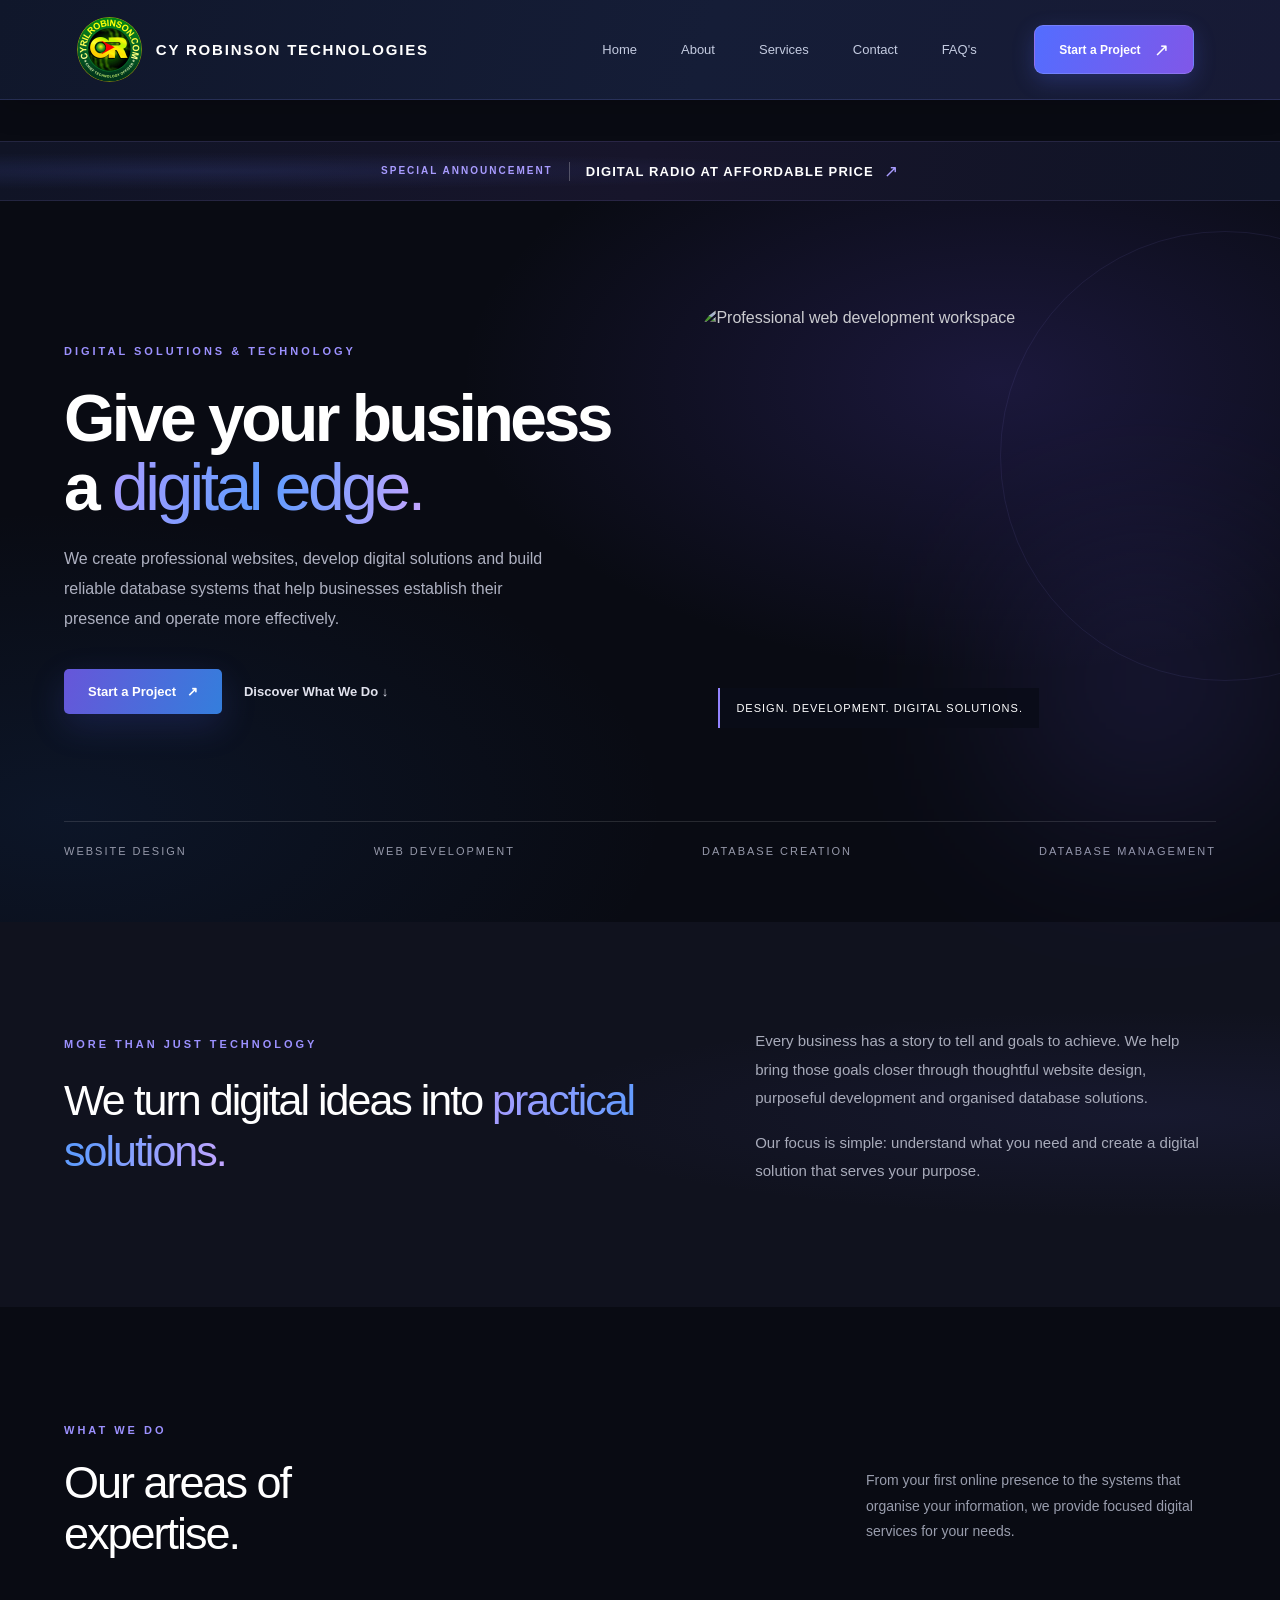
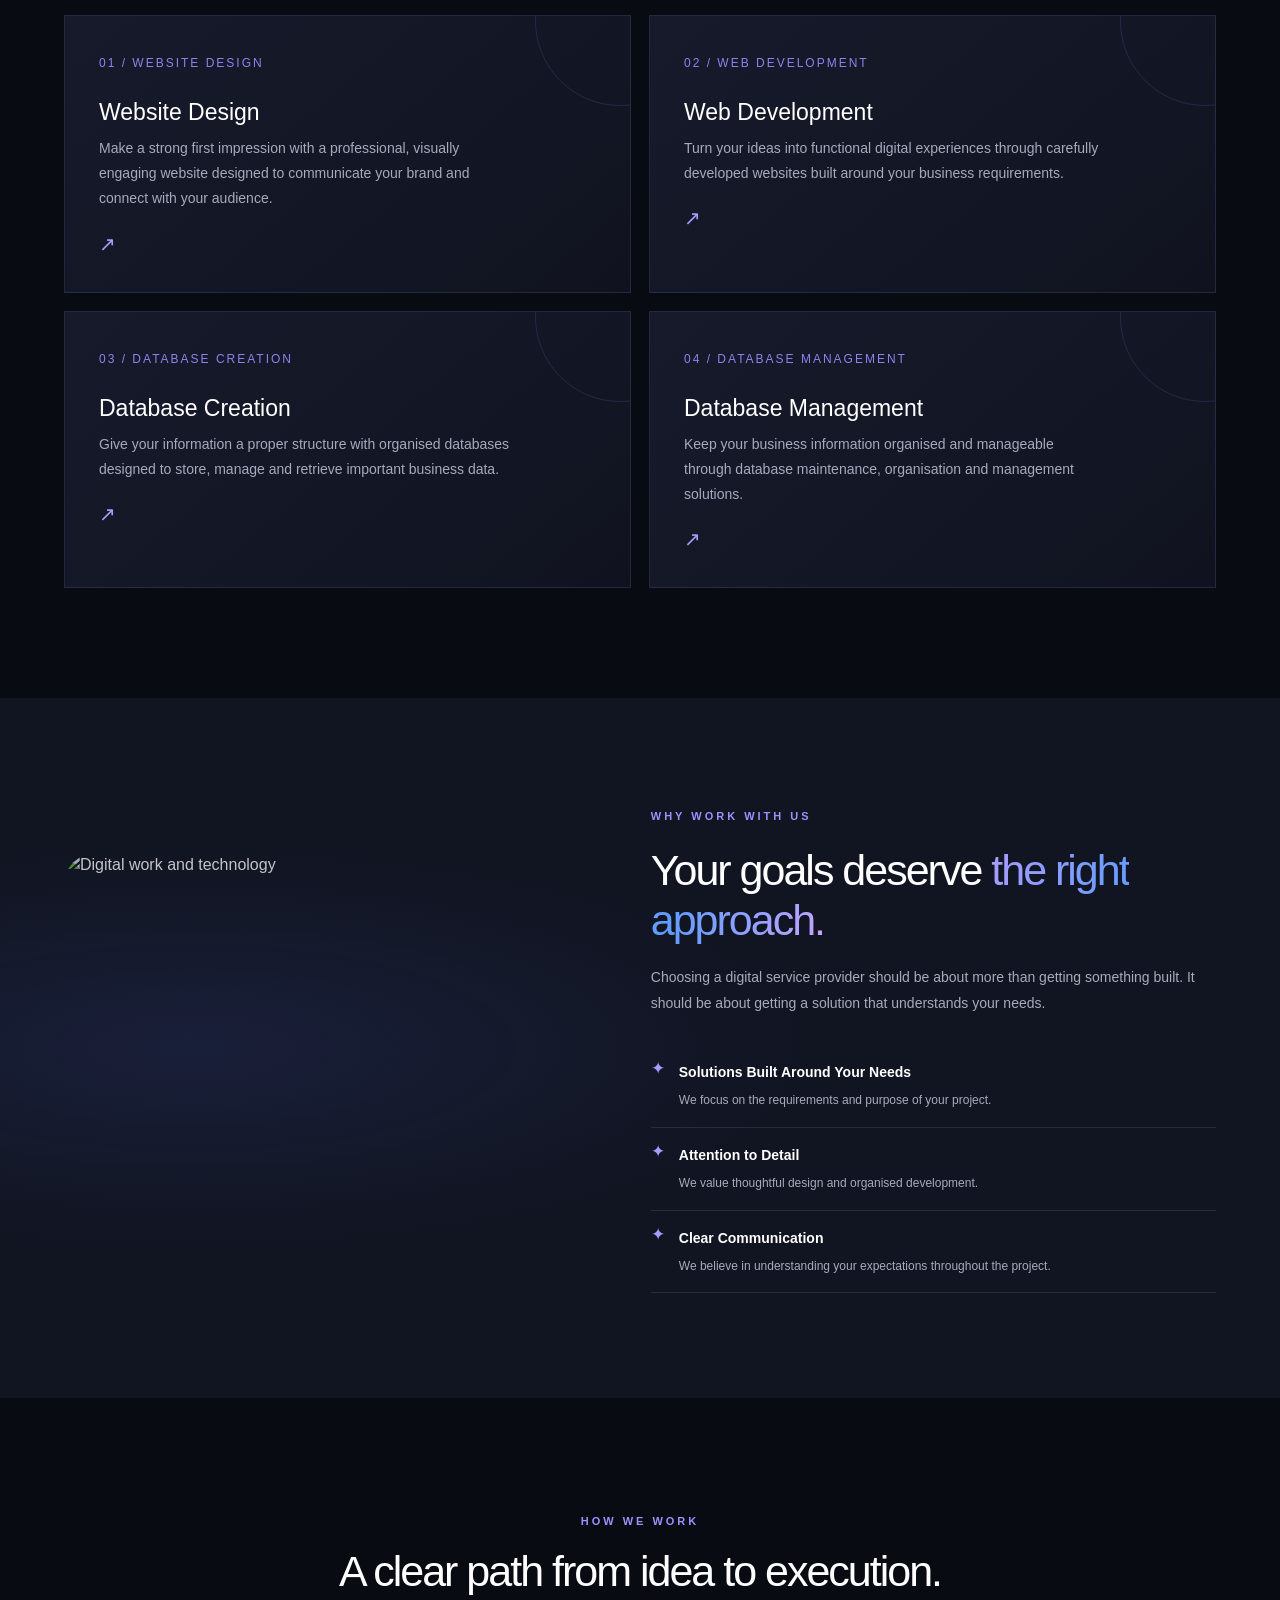
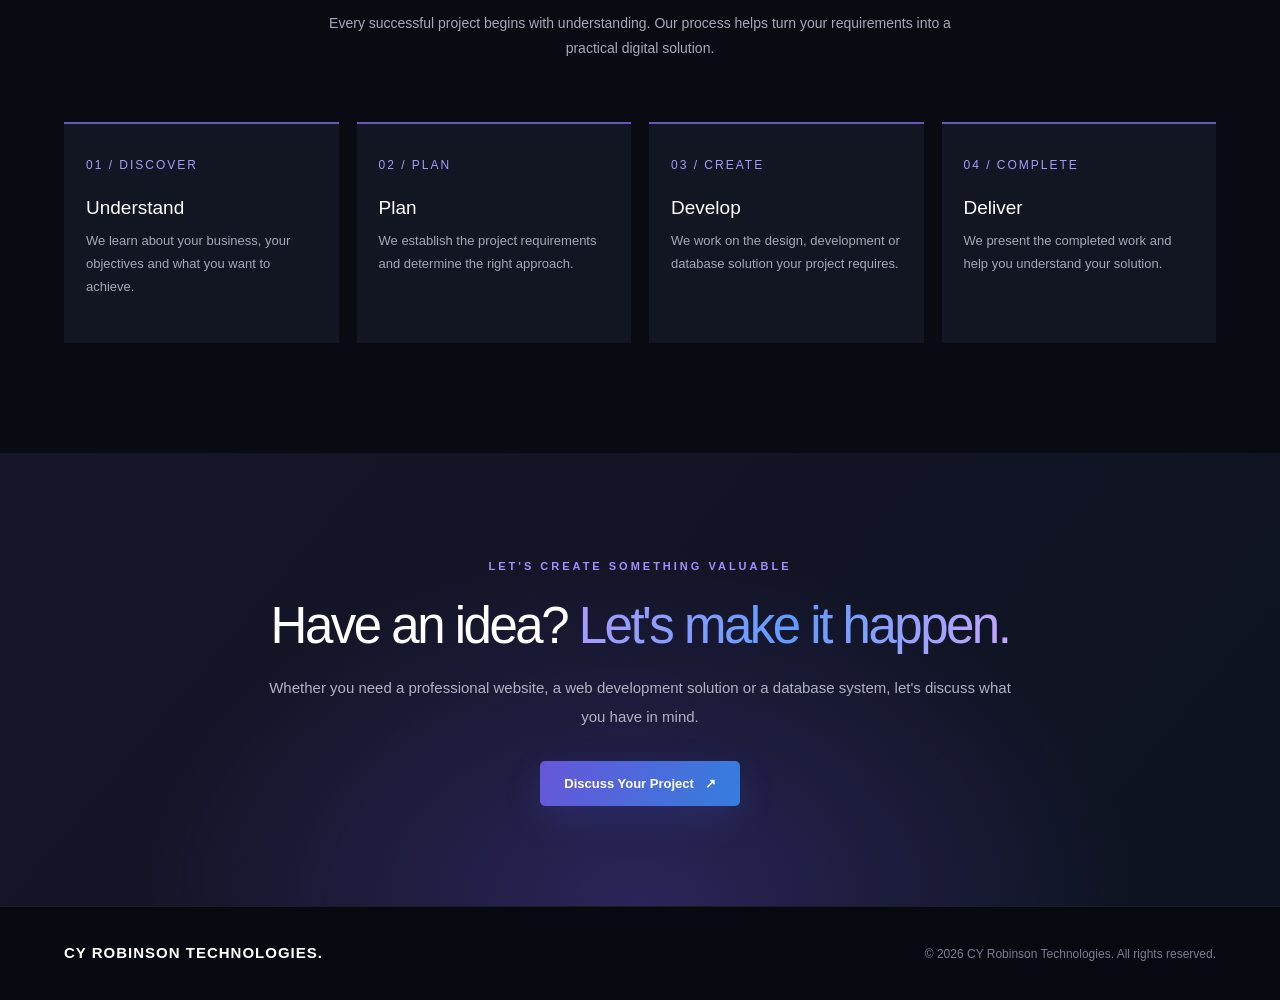
==== commit c9a40f4e: "Add files via upload" ====
--- a/index.html
+++ b/index.html
@@ -18,7 +18,7 @@
   <link rel="stylesheet" href="assets/theme/css/style.css">
   <link rel="preload" href="https://fonts.googleapis.com/css?family=Inter+Tight:100,200,300,400,500,600,700,800,900,100i,200i,300i,400i,500i,600i,700i,800i,900i&display=swap" as="style" onload="this.onload=null;this.rel='stylesheet'">
   <noscript><link rel="stylesheet" href="https://fonts.googleapis.com/css?family=Inter+Tight:100,200,300,400,500,600,700,800,900,100i,200i,300i,400i,500i,600i,700i,800i,900i&display=swap"></noscript>
-  <link rel="preload" as="style" href="assets/mobirise/css/mbr-additional.css?v=TiPjvA"><link rel="stylesheet" href="assets/mobirise/css/mbr-additional.css?v=TiPjvA" type="text/css">
+  <link rel="preload" as="style" href="assets/mobirise/css/mbr-additional.css?v=mSXmtO"><link rel="stylesheet" href="assets/mobirise/css/mbr-additional.css?v=mSXmtO" type="text/css">
 
   
   
@@ -26,7 +26,7 @@
 </head>
 <body>
   
-  <style class="cid-vzPpWy3HEP" id="menu05-0" data-rv-view="249">
+  <style class="cid-vzVyZd9HaF" id="menu05-g" data-rv-view="403">
 /* =====================================
    CY ROBINSON TECHNOLOGIES
    FULL-WIDTH NAVIGATION
@@ -67,7 +67,7 @@
   box-sizing: border-box !important;
 }
 
-/* LOGO */
+/* LOGO AND BRAND NAME */
 
 section.cyr-menu .navbar-brand {
   margin: 0 !important;
@@ -84,54 +84,32 @@
 section.cyr-menu a.cyr-logo {
   display: inline-flex !important;
   align-items: center !important;
-  gap: 13px !important;
+  gap: 14px !important;
   padding: 0 !important;
   margin: 0 !important;
-  color: #ffffff !important;
   text-decoration: none !important;
   background: transparent !important;
   line-height: 1 !important;
 }
 
-section.cyr-menu .cyr-monogram {
-  width: 51px !important;
-  height: 51px !important;
-  min-width: 51px !important;
-  display: flex !important;
-  align-items: center !important;
-  justify-content: center !important;
-  border-radius: 13px !important;
-  background: linear-gradient(135deg,#536dff,#8057e8) !important;
-  color: #ffffff !important;
-  font-family: Arial,sans-serif !important;
-  font-size: 19px !important;
-  font-weight: 800 !important;
-  letter-spacing: -2px !important;
-  box-shadow: 0 5px 20px rgba(91,104,255,0.3) !important;
-}
-
-section.cyr-menu .cyr-wordmark {
-  display: flex !important;
-  flex-direction: column !important;
-  gap: 5px !important;
-}
-
-section.cyr-menu .cyr-wordmark strong {
+section.cyr-menu .cyr-logo-image {
+  display: block !important;
+  width: 65px !important;
+  height: 65px !important;
+  object-fit: contain !important;
+  object-position: center !important;
+  flex-shrink: 0 !important;
+}
+
+section.cyr-menu .cyr-brand-name {
   display: block !important;
   color: #ffffff !important;
-  font-family: Arial,sans-serif !important;
-  font-size: 16px !important;
+  font-family: Arial, sans-serif !important;
+  font-size: 15px !important;
   font-weight: 800 !important;
-  letter-spacing: 2px !important;
-}
-
-section.cyr-menu .cyr-wordmark small {
-  display: block !important;
-  color: #a8b2d2 !important;
-  font-family: Arial,sans-serif !important;
-  font-size: 9px !important;
-  font-weight: 600 !important;
-  letter-spacing: 3.2px !important;
+  letter-spacing: 1.8px !important;
+  line-height: 1.4 !important;
+  white-space: nowrap !important;
 }
 
 /* NAVIGATION LINKS */
@@ -245,6 +223,16 @@
     flex-wrap: wrap !important;
   }
 
+  section.cyr-menu .cyr-logo-image {
+    width: 55px !important;
+    height: 55px !important;
+  }
+
+  section.cyr-menu .cyr-brand-name {
+    font-size: 13px !important;
+    letter-spacing: 1.2px !important;
+  }
+
   section.cyr-menu button.navbar-toggler {
     display: flex !important;
     margin-left: auto !important;
@@ -289,23 +277,21 @@
     padding: 9px 4% !important;
   }
 
-  section.cyr-menu .cyr-monogram {
-    width: 43px !important;
-    height: 43px !important;
-    min-width: 43px !important;
-    font-size: 17px !important;
+  section.cyr-menu a.cyr-logo {
+    gap: 9px !important;
   }
 
-  section.cyr-menu .cyr-wordmark strong {
-    font-size: 12px !important;
+  section.cyr-menu .cyr-logo-image {
+    width: 45px !important;
+    height: 45px !important;
   }
 
-  section.cyr-menu .cyr-wordmark small {
-    font-size: 8px !important;
-    letter-spacing: 2.5px !important;
+  section.cyr-menu .cyr-brand-name {
+    font-size: 10px !important;
+    letter-spacing: 0.8px !important;
   }
 }
-</style><section data-bs-version="5.1" class="menu menu5 cyr-menu cid-vzPpWy3HEP" once="menu" id="menu05-0">
+</style><section data-bs-version="5.1" class="menu menu5 cyr-menu cid-vzVyZd9HaF" once="menu" id="menu05-g">
 
 
 
@@ -315,12 +301,14 @@
 
     <div class="navbar-brand">
       <span class="navbar-caption-wrap">
-        <a class="navbar-caption cyr-logo" href="#top">
-          <span class="cyr-monogram">CY</span>
-          <span class="cyr-wordmark">
-            <strong>ROBINSON</strong>
-            <small>TECHNOLOGIES</small>
+        <a class="navbar-caption cyr-logo" href="index.html">
+
+          <img src="assets/images/whatsapp20image202026-11-0320at202.55.4720pm-photoroom-130x130.png" alt="CY Robinson Technologies Logo" class="cyr-logo-image">
+
+          <span class="cyr-brand-name">
+            CY ROBINSON TECHNOLOGIES
           </span>
+
         </a>
       </span>
     </div>
@@ -346,7 +334,10 @@
         </li>
         <li class="nav-item">
           <a class="nav-link link cyr-link text-primary" href="contact.html">Contact</a>
-        </li><li class="nav-item"><a class="nav-link link cyr-link text-primary" href="FAQ.html">FAQ's</a></li></ul>
+        </li>
+        <li class="nav-item">
+          <a class="nav-link link cyr-link text-primary" href="FAQ.html">FAQ's</a>
+        </li></ul>
 
       <div class="navbar-buttons mbr-section-btn">
         <a class="btn cyr-project-btn" href="contact.html">
@@ -360,14 +351,39 @@
 </nav>
 </section>
 
-<style class="cid-vzPGt1aYGt" id="header09-3" data-rv-view="251">
-/* ================================
+<div style="
+    width: 100%;
+    background: #11182B;
+    padding: 13px 15px;
+    text-align: center;
+    box-sizing: border-box;
+    border-bottom: 1px solid rgba(139, 125, 255, 0.25);
+" class="cid-vzVDfOusIr" id="header18-h" data-rv-view="405">
+    <a href="digital-radio.html" style="
+        display: inline-flex;
+        align-items: center;
+        justify-content: center;
+        gap: 12px;
+        color: #FFFFFF;
+        text-decoration: none;
+        font-family: Arial, sans-serif;
+        font-size: 13px;
+        font-weight: 700;
+        letter-spacing: 1.5px;
+    ">
+        DIGITAL RADIO AT AFFORDABLE PRICE
+        <span style="color: #A99AFF; font-size: 19px;">→</span>
+    </a>
+</div>
+
+<style class="cid-vzPGt1aYGt" id="header09-3" data-rv-view="406">
+/* =========================================
    CY ROBINSON TECHNOLOGIES
-   PREMIUM HOMEPAGE
-================================ */
+   COMPLETE HOMEPAGE + ANNOUNCEMENT
+========================================= */
 
 .cyr-site {
-    background: #090B13;
+    background: #090B13 !important;
     color: #F4F5FA;
     font-family: Arial, Helvetica, sans-serif;
     overflow: hidden;
@@ -395,18 +411,81 @@
     text-transform: uppercase;
 }
 
-.cyr-heading {
-    color: #FFFFFF;
-    font-size: 46px;
-    line-height: 1.13;
-    letter-spacing: -2px;
+.cyr-gradient-text {
+    background: linear-gradient(100deg, #A99CFF, #5F9CFF, #C4A5FF);
+    -webkit-background-clip: text;
+    background-clip: text;
+    color: transparent;
+}
+
+/* ANNOUNCEMENT */
+
+.cyr-announcement {
+    width: 100%;
+    position: relative;
+    overflow: hidden;
+    background:
+        radial-gradient(ellipse at 15% 50%, rgba(75,91,190,.18), transparent 45%),
+        linear-gradient(100deg, #101426, #17152B, #101426) !important;
+    border-top: 1px solid rgba(169,156,255,.12);
+    border-bottom: 1px solid rgba(169,156,255,.12);
+    font-family: Arial, Helvetica, sans-serif;
+    margin-top: 90px;
+    z-index: 1;
+}
+
+.cyr-announcement-inner {
+    width: 90%;
+    max-width: 1220px;
+    min-height: 58px;
+    margin: auto;
+    display: flex;
+    align-items: center;
+    justify-content: center;
+    gap: 16px;
+    padding: 12px 0;
+    text-align: center;
+}
+
+.cyr-announcement-label {
+    color: #A99CFF;
+    font-size: 10px;
     font-weight: 700;
-}
-
-.cyr-muted {
-    color: #A7A9B8;
-    line-height: 1.8;
-    font-size: 15px;
+    letter-spacing: 2px;
+    text-transform: uppercase;
+    white-space: nowrap;
+}
+
+.cyr-announcement-divider {
+    width: 1px;
+    height: 19px;
+    background: rgba(255,255,255,.25);
+}
+
+.cyr-announcement-link {
+    display: inline-flex;
+    align-items: center;
+    gap: 10px;
+    color: #FFFFFF !important;
+    font-size: 13px;
+    font-weight: 700;
+    letter-spacing: 1.1px;
+    text-decoration: none !important;
+    transition: color .25s ease;
+}
+
+.cyr-announcement-link span {
+    color: #A99CFF;
+    font-size: 17px;
+    transition: transform .25s ease;
+}
+
+.cyr-announcement-link:hover {
+    color: #BDB4FF !important;
+}
+
+.cyr-announcement-link:hover span {
+    transform: translate(3px,-3px);
 }
 
 /* HERO */
@@ -417,7 +496,7 @@
     background:
         radial-gradient(ellipse at 78% 25%, rgba(85,65,190,.24), transparent 38%),
         radial-gradient(ellipse at 5% 85%, rgba(35,92,180,.13), transparent 35%),
-        #090B13;
+        #090B13 !important;
 }
 
 .cyr-hero:before {
@@ -453,13 +532,6 @@
     font-weight: 750;
 }
 
-.cyr-gradient-text {
-    background: linear-gradient(100deg, #A99CFF, #5F9CFF, #C4A5FF);
-    -webkit-background-clip: text;
-    background-clip: text;
-    color: transparent;
-}
-
 .cyr-hero-copy p {
     color: #AEB1C1;
     max-width: 490px;
@@ -479,7 +551,7 @@
     display: inline-block;
     padding: 16px 24px;
     color: #FFFFFF !important;
-    background: linear-gradient(110deg, #6756D9, #347EDC);
+    background: linear-gradient(110deg,#6756D9,#347EDC);
     border-radius: 5px;
     font-size: 13px;
     font-weight: 700;
@@ -558,7 +630,7 @@
     padding: 105px 0;
     background:
         radial-gradient(ellipse at 90% 50%, rgba(70,70,160,.13), transparent 38%),
-        #10121E;
+        #10121E !important;
 }
 
 .cyr-intro-layout {
@@ -594,7 +666,7 @@
 
 .cyr-services {
     padding: 110px 0;
-    background: #090B13;
+    background: #090B13 !important;
     position: relative;
 }
 
@@ -632,7 +704,7 @@
     width: calc(50% - 9px);
     min-height: 260px;
     padding: 34px;
-    background: linear-gradient(140deg, #171A2B, #10131F);
+    background: linear-gradient(140deg,#171A2B,#10131F) !important;
     border: 1px solid rgba(160,153,255,.13);
     overflow: hidden;
     transition: .35s;
@@ -653,7 +725,7 @@
 .cyr-service-card:hover {
     transform: translateY(-7px);
     border-color: rgba(143,130,255,.55);
-    background: linear-gradient(140deg, #20223B, #121827);
+    background: linear-gradient(140deg,#20223B,#121827) !important;
 }
 
 .cyr-service-number {
@@ -689,7 +761,7 @@
     padding: 105px 0;
     background:
         radial-gradient(ellipse at 15% 50%, rgba(64,91,180,.16), transparent 40%),
-        #111421;
+        #111421 !important;
 }
 
 .cyr-feature-layout {
@@ -760,7 +832,7 @@
 
 .cyr-process {
     padding: 110px 0;
-    background: #090B13;
+    background: #090B13 !important;
 }
 
 .cyr-process-heading {
@@ -790,7 +862,7 @@
 .cyr-process-item {
     flex: 1;
     padding: 28px 22px;
-    background: #121522;
+    background: #121522 !important;
     border-top: 2px solid #6258B8;
 }
 
@@ -818,7 +890,7 @@
     padding: 100px 0;
     background:
         radial-gradient(ellipse at 50% 100%, rgba(91,70,190,.34), transparent 55%),
-        linear-gradient(130deg, #17152A, #0D1320);
+        linear-gradient(130deg,#17152A,#0D1320) !important;
     text-align: center;
     position: relative;
 }
@@ -847,7 +919,7 @@
 
 .cyr-footer {
     padding: 35px 0;
-    background: #070910;
+    background: #070910 !important;
     border-top: 1px solid rgba(255,255,255,.08);
 }
 
@@ -878,7 +950,6 @@
         font-size: 52px;
     }
 
-    .cyr-heading,
     .cyr-section-top h2,
     .cyr-feature-copy h2 {
         font-size: 37px;
@@ -893,6 +964,31 @@
 @media (max-width: 700px) {
     .cyr-wrap {
         width: 90%;
+    }
+
+    .cyr-announcement {
+        margin-top: 75px;
+    }
+
+    .cyr-announcement-inner {
+        min-height: 55px;
+        gap: 9px;
+        flex-wrap: wrap;
+    }
+
+    .cyr-announcement-label {
+        font-size: 9px;
+        letter-spacing: 1.5px;
+    }
+
+    .cyr-announcement-link {
+        font-size: 11px;
+        letter-spacing: .5px;
+        gap: 6px;
+    }
+
+    .cyr-announcement-divider {
+        height: 15px;
     }
 
     .cyr-hero {
@@ -976,12 +1072,29 @@
         align-items: flex-start;
     }
 }
-</style><div class="cyr-site cid-vzPGt1aYGt" id="header09-3" data-rv-view="251">
+</style><div class="cyr-site cid-vzPGt1aYGt" id="header09-3" data-rv-view="406">
+
+    <!-- ANNOUNCEMENT -->
+    <section data-bs-version="5.1" class="cyr-announcement">
+        <div class="cyr-announcement-inner">
+
+            <span class="cyr-announcement-label">
+                SPECIAL ANNOUNCEMENT
+            </span>
+
+            <span class="cyr-announcement-divider"></span>
+
+            <a href="digital-radio.html" class="cyr-announcement-link">
+                DIGITAL RADIO AT AFFORDABLE PRICE
+                <span>↗</span>
+            </a>
+
+        </div>
+    </section>
 
     <!-- HERO -->
-    <section data-bs-version="5.1" class="cyr-hero">
+    <section class="cyr-hero">
         <div class="cyr-wrap">
-
             <div class="cyr-hero-layout">
 
                 <div class="cyr-hero-copy">
@@ -1027,15 +1140,12 @@
                 <span>DATABASE CREATION</span>
                 <span>DATABASE MANAGEMENT</span>
             </div>
-
         </div>
     </section>
-
 
     <!-- INTRODUCTION -->
     <section class="cyr-intro">
         <div class="cyr-wrap">
-
             <div class="cyr-intro-layout">
 
                 <div class="cyr-intro-title">
@@ -1062,10 +1172,8 @@
                 </div>
 
             </div>
-
         </div>
     </section>
-
 
     <!-- SERVICES -->
     <section class="cyr-services" id="cyr-services">
@@ -1088,70 +1196,55 @@
 
                 <div class="cyr-service-card">
                     <span class="cyr-service-number">01 / WEBSITE DESIGN</span>
-
                     <h3>Website Design</h3>
-
                     <p>
                         Make a strong first impression with a professional,
                         visually engaging website designed to communicate
                         your brand and connect with your audience.
                     </p>
-
                     <span class="cyr-service-arrow">↗</span>
                 </div>
 
                 <div class="cyr-service-card">
                     <span class="cyr-service-number">02 / WEB DEVELOPMENT</span>
-
                     <h3>Web Development</h3>
-
                     <p>
                         Turn your ideas into functional digital experiences
                         through carefully developed websites built around
                         your business requirements.
                     </p>
-
                     <span class="cyr-service-arrow">↗</span>
                 </div>
 
                 <div class="cyr-service-card">
                     <span class="cyr-service-number">03 / DATABASE CREATION</span>
-
                     <h3>Database Creation</h3>
-
                     <p>
                         Give your information a proper structure with
                         organised databases designed to store, manage
                         and retrieve important business data.
                     </p>
-
                     <span class="cyr-service-arrow">↗</span>
                 </div>
 
                 <div class="cyr-service-card">
                     <span class="cyr-service-number">04 / DATABASE MANAGEMENT</span>
-
                     <h3>Database Management</h3>
-
                     <p>
                         Keep your business information organised and
                         manageable through database maintenance,
                         organisation and management solutions.
                     </p>
-
                     <span class="cyr-service-arrow">↗</span>
                 </div>
 
             </div>
-
         </div>
     </section>
-
 
     <!-- VALUE PROPOSITION -->
     <section class="cyr-feature">
         <div class="cyr-wrap">
-
             <div class="cyr-feature-layout">
 
                 <div class="cyr-feature-visual">
@@ -1159,7 +1252,6 @@
                 </div>
 
                 <div class="cyr-feature-copy">
-
                     <span class="cyr-eyebrow">Why Work With Us</span>
 
                     <h2>
@@ -1200,14 +1292,11 @@
                         </div>
 
                     </div>
-
                 </div>
 
             </div>
-
         </div>
     </section>
-
 
     <!-- PROCESS -->
     <section class="cyr-process">
@@ -1264,15 +1353,12 @@
                 </div>
 
             </div>
-
         </div>
     </section>
-
 
     <!-- CONTACT -->
     <section class="cyr-contact" id="cyr-contact">
         <div class="cyr-wrap">
-
             <div class="cyr-contact-inner">
 
                 <span class="cyr-eyebrow">Let's Create Something Valuable</span>
@@ -1293,15 +1379,12 @@
                 </a>
 
             </div>
-
         </div>
     </section>
-
 
     <!-- FOOTER -->
     <footer class="cyr-footer">
         <div class="cyr-wrap">
-
             <div class="cyr-footer-inner">
 
                 <strong>CY ROBINSON TECHNOLOGIES.</strong>
@@ -1311,7 +1394,6 @@
                 </p>
 
             </div>
-
         </div>
     </footer>
 
--- a/assets/mobirise/css/mbr-additional.css
+++ b/assets/mobirise/css/mbr-additional.css
@@ -778,12 +778,6 @@
     padding-right: 16px;
   }
 }
-.cid-vzPpWy3HEP A {
-  font-size: 100px;
-}
-.cid-vzV3ueMzKU A {
-  font-size: 100px;
-}
 .cid-vzV3ufh81D H2 {
   color: #393193;
 }
@@ -793,12 +787,3 @@
 .cid-vzV3ufh81D H3 {
   color: #edefeb;
 }
-.cid-vzVcqYg4du A {
-  font-size: 100px;
-}
-.cid-vzVdfIF2p3 A {
-  font-size: 100px;
-}
-.cid-vzVhITXxC8 A {
-  font-size: 100px;
-}
--- a/assets/mobirise/css/mbr-additional.css
+++ b/assets/mobirise/css/mbr-additional.css
@@ -778,12 +778,6 @@
     padding-right: 16px;
   }
 }
-.cid-vzPpWy3HEP A {
-  font-size: 100px;
-}
-.cid-vzV3ueMzKU A {
-  font-size: 100px;
-}
 .cid-vzV3ufh81D H2 {
   color: #393193;
 }
@@ -793,12 +787,3 @@
 .cid-vzV3ufh81D H3 {
   color: #edefeb;
 }
-.cid-vzVcqYg4du A {
-  font-size: 100px;
-}
-.cid-vzVdfIF2p3 A {
-  font-size: 100px;
-}
-.cid-vzVhITXxC8 A {
-  font-size: 100px;
-}
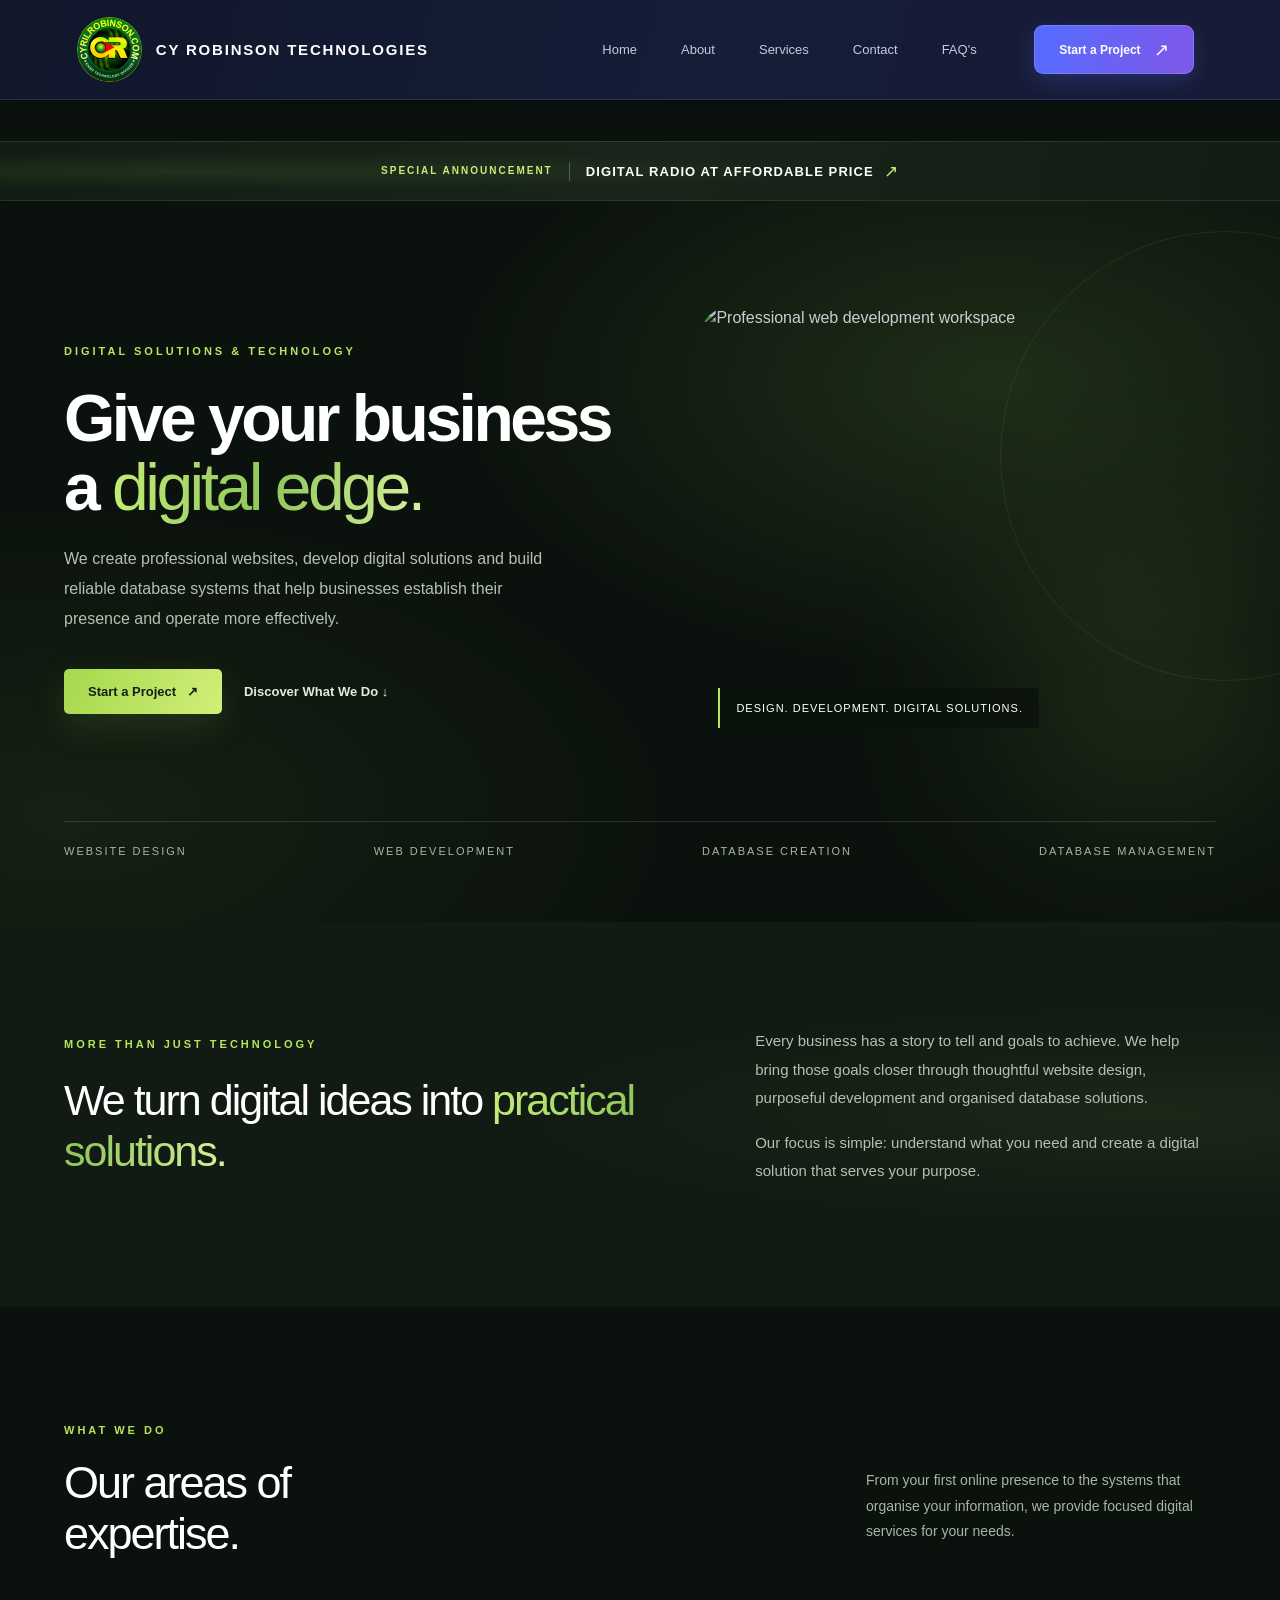
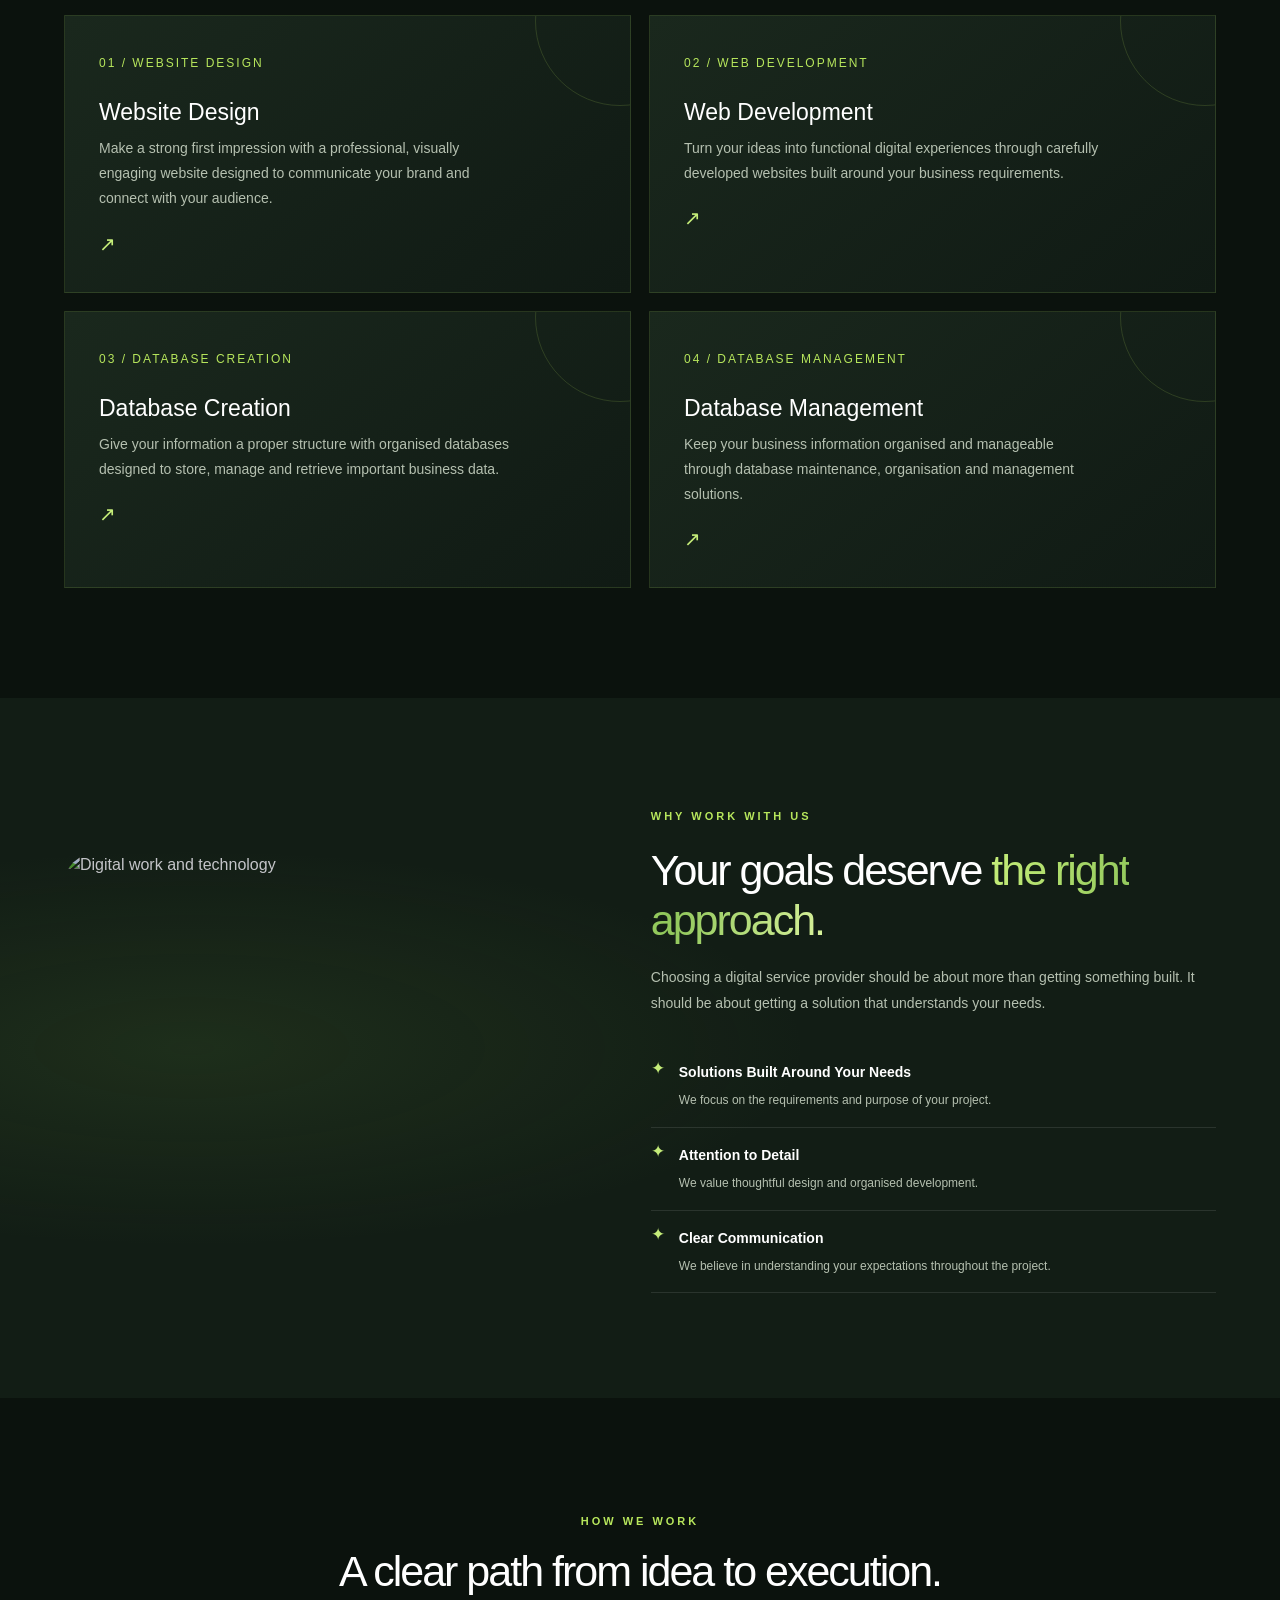
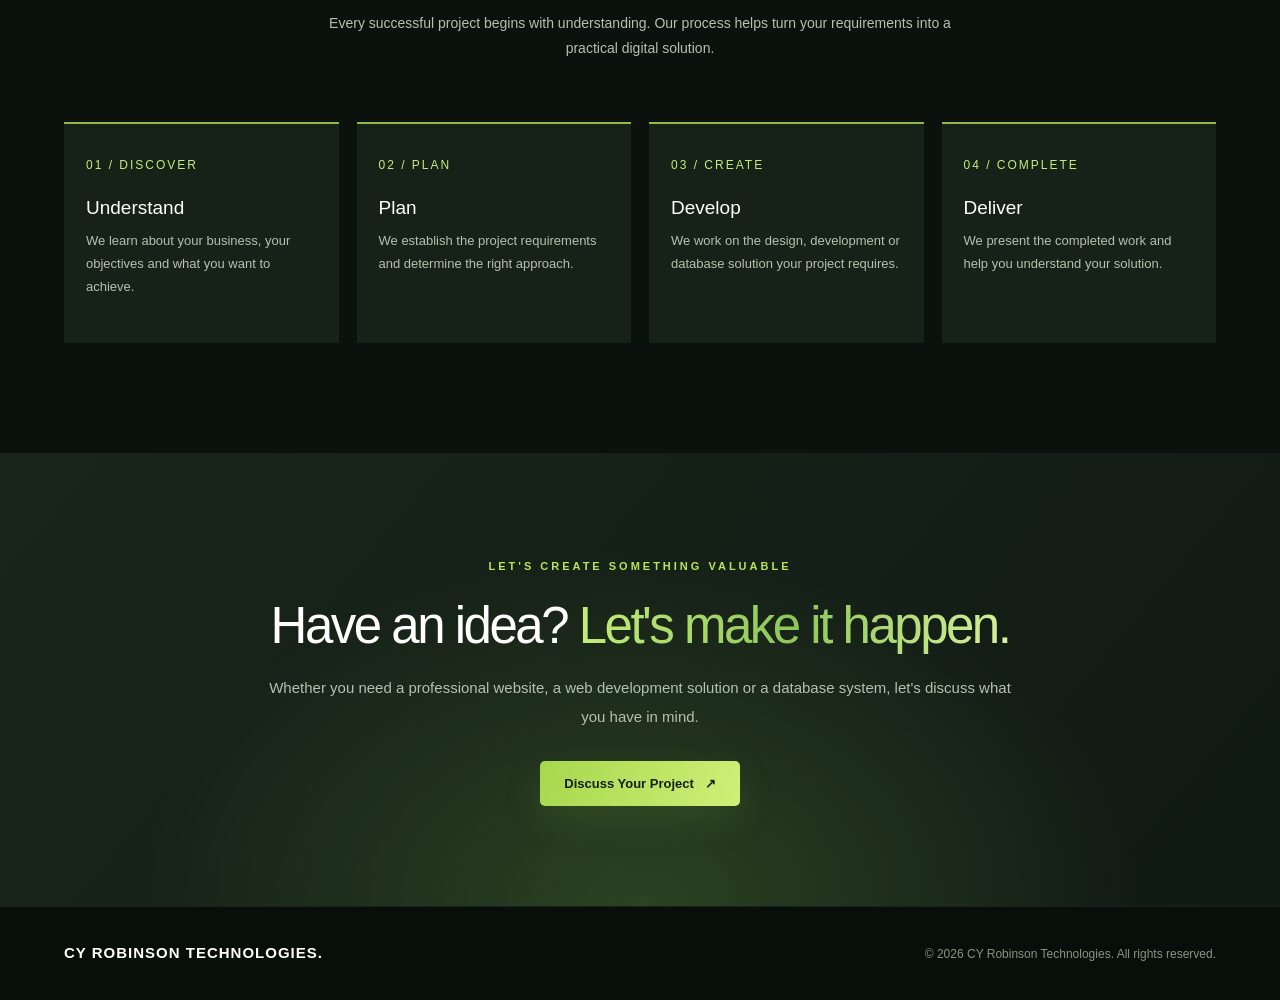
==== commit b249fdcb: "Add files via upload" ====
--- a/index.html
+++ b/index.html
@@ -6,7 +6,7 @@
   <meta http-equiv="X-UA-Compatible" content="IE=edge">
   <meta name="generator" content="Mobirise v6.0.6, mobirise.com">
   <meta name="viewport" content="width=device-width, initial-scale=1, minimum-scale=1">
-  <link rel="shortcut icon" href="assets/images/images-128x77.png" type="image/x-icon">
+  <link rel="shortcut icon" href="assets/images/whatsapp20image202026-11-0320at202.55.4720pm-photoroom-128x128.png" type="image/x-icon">
   <meta name="description" content="">
   
   
@@ -18,7 +18,7 @@
   <link rel="stylesheet" href="assets/theme/css/style.css">
   <link rel="preload" href="https://fonts.googleapis.com/css?family=Inter+Tight:100,200,300,400,500,600,700,800,900,100i,200i,300i,400i,500i,600i,700i,800i,900i&display=swap" as="style" onload="this.onload=null;this.rel='stylesheet'">
   <noscript><link rel="stylesheet" href="https://fonts.googleapis.com/css?family=Inter+Tight:100,200,300,400,500,600,700,800,900,100i,200i,300i,400i,500i,600i,700i,800i,900i&display=swap"></noscript>
-  <link rel="preload" as="style" href="assets/mobirise/css/mbr-additional.css?v=mSXmtO"><link rel="stylesheet" href="assets/mobirise/css/mbr-additional.css?v=mSXmtO" type="text/css">
+  <link rel="preload" as="style" href="assets/mobirise/css/mbr-additional.css?v=sRRWHU"><link rel="stylesheet" href="assets/mobirise/css/mbr-additional.css?v=sRRWHU" type="text/css">
 
   
   
@@ -26,7 +26,7 @@
 </head>
 <body>
   
-  <style class="cid-vzVyZd9HaF" id="menu05-g" data-rv-view="403">
+  <style class="cid-vzVyZd9HaF" id="menu05-g" data-rv-view="69">
 /* =====================================
    CY ROBINSON TECHNOLOGIES
    FULL-WIDTH NAVIGATION
@@ -358,7 +358,7 @@
     text-align: center;
     box-sizing: border-box;
     border-bottom: 1px solid rgba(139, 125, 255, 0.25);
-" class="cid-vzVDfOusIr" id="header18-h" data-rv-view="405">
+" class="cid-vzVDfOusIr" id="header18-h" data-rv-view="71">
     <a href="digital-radio.html" style="
         display: inline-flex;
         align-items: center;
@@ -376,14 +376,14 @@
     </a>
 </div>
 
-<style class="cid-vzPGt1aYGt" id="header09-3" data-rv-view="406">
+<style class="cid-vzPGt1aYGt" id="header09-3" data-rv-view="72">
 /* =========================================
    CY ROBINSON TECHNOLOGIES
-   COMPLETE HOMEPAGE + ANNOUNCEMENT
+   GREEN THEME HOMEPAGE + ANNOUNCEMENT
 ========================================= */
 
 .cyr-site {
-    background: #090B13 !important;
+    background: #0B120D !important;
     color: #F4F5FA;
     font-family: Arial, Helvetica, sans-serif;
     overflow: hidden;
@@ -404,7 +404,7 @@
 }
 
 .cyr-eyebrow {
-    color: #9C91FF;
+    color: #B7E65C;
     font-size: 11px;
     letter-spacing: 3px;
     font-weight: 700;
@@ -412,7 +412,7 @@
 }
 
 .cyr-gradient-text {
-    background: linear-gradient(100deg, #A99CFF, #5F9CFF, #C4A5FF);
+    background: linear-gradient(100deg, #C5ED79, #8FC65A, #D8F29B);
     -webkit-background-clip: text;
     background-clip: text;
     color: transparent;
@@ -425,10 +425,10 @@
     position: relative;
     overflow: hidden;
     background:
-        radial-gradient(ellipse at 15% 50%, rgba(75,91,190,.18), transparent 45%),
-        linear-gradient(100deg, #101426, #17152B, #101426) !important;
-    border-top: 1px solid rgba(169,156,255,.12);
-    border-bottom: 1px solid rgba(169,156,255,.12);
+        radial-gradient(ellipse at 15% 50%, rgba(91,135,57,.18), transparent 45%),
+        linear-gradient(100deg, #111C14, #19251A, #111C14) !important;
+    border-top: 1px solid rgba(183,230,92,.12);
+    border-bottom: 1px solid rgba(183,230,92,.12);
     font-family: Arial, Helvetica, sans-serif;
     margin-top: 90px;
     z-index: 1;
@@ -448,7 +448,7 @@
 }
 
 .cyr-announcement-label {
-    color: #A99CFF;
+    color: #C5ED79;
     font-size: 10px;
     font-weight: 700;
     letter-spacing: 2px;
@@ -475,13 +475,13 @@
 }
 
 .cyr-announcement-link span {
-    color: #A99CFF;
+    color: #C5ED79;
     font-size: 17px;
     transition: transform .25s ease;
 }
 
 .cyr-announcement-link:hover {
-    color: #BDB4FF !important;
+    color: #D8F29B !important;
 }
 
 .cyr-announcement-link:hover span {
@@ -494,9 +494,9 @@
     position: relative;
     padding: 105px 0 65px;
     background:
-        radial-gradient(ellipse at 78% 25%, rgba(85,65,190,.24), transparent 38%),
-        radial-gradient(ellipse at 5% 85%, rgba(35,92,180,.13), transparent 35%),
-        #090B13 !important;
+        radial-gradient(ellipse at 78% 25%, rgba(91,135,57,.24), transparent 38%),
+        radial-gradient(ellipse at 5% 85%, rgba(91,135,57,.13), transparent 35%),
+        #0B120D !important;
 }
 
 .cyr-hero:before {
@@ -504,7 +504,7 @@
     position: absolute;
     width: 450px;
     height: 450px;
-    border: 1px solid rgba(151,139,255,.09);
+    border: 1px solid rgba(183,230,92,.09);
     border-radius: 50%;
     right: -170px;
     top: 30px;
@@ -533,7 +533,7 @@
 }
 
 .cyr-hero-copy p {
-    color: #AEB1C1;
+    color: #B5C0B0;
     max-width: 490px;
     line-height: 1.9;
     font-size: 16px;
@@ -550,22 +550,22 @@
 .cyr-primary-btn {
     display: inline-block;
     padding: 16px 24px;
-    color: #FFFFFF !important;
-    background: linear-gradient(110deg,#6756D9,#347EDC);
+    color: #142014 !important;
+    background: linear-gradient(110deg,#A6D84D,#D0EF78);
     border-radius: 5px;
     font-size: 13px;
     font-weight: 700;
-    box-shadow: 0 12px 35px rgba(76,91,220,.2);
+    box-shadow: 0 12px 35px rgba(103,151,54,.2);
     transition: .3s;
 }
 
 .cyr-primary-btn:hover {
     transform: translateY(-4px);
-    box-shadow: 0 15px 40px rgba(76,91,220,.35);
+    box-shadow: 0 15px 40px rgba(103,151,54,.35);
 }
 
 .cyr-text-link {
-    color: #E1E2ED !important;
+    color: #E4EBDD !important;
     font-size: 13px;
     font-weight: 600;
 }
@@ -588,7 +588,7 @@
     position: absolute;
     width: 180px;
     height: 180px;
-    background: #6454D9;
+    background: #83B94A;
     filter: blur(110px);
     opacity: .35;
     right: -20px;
@@ -601,8 +601,8 @@
     bottom: 18px;
     left: 18px;
     padding: 12px 16px;
-    background: rgba(10,12,24,.86);
-    border-left: 2px solid #9384FF;
+    background: rgba(10,18,12,.86);
+    border-left: 2px solid #B7E65C;
     color: #FFFFFF;
     font-size: 11px;
     letter-spacing: 1px;
@@ -619,7 +619,7 @@
 }
 
 .cyr-hero-bottom span {
-    color: #9699AA;
+    color: #A9B5A3;
     font-size: 11px;
     letter-spacing: 2px;
 }
@@ -629,8 +629,8 @@
 .cyr-intro {
     padding: 105px 0;
     background:
-        radial-gradient(ellipse at 90% 50%, rgba(70,70,160,.13), transparent 38%),
-        #10121E !important;
+        radial-gradient(ellipse at 90% 50%, rgba(91,135,57,.13), transparent 38%),
+        #111A13 !important;
 }
 
 .cyr-intro-layout {
@@ -657,7 +657,7 @@
 }
 
 .cyr-intro-text p {
-    color: #A8ABBA;
+    color: #B5C0B0;
     font-size: 15px;
     line-height: 1.9;
 }
@@ -666,7 +666,7 @@
 
 .cyr-services {
     padding: 110px 0;
-    background: #090B13 !important;
+    background: #0B120D !important;
     position: relative;
 }
 
@@ -688,7 +688,7 @@
 
 .cyr-section-top p {
     max-width: 350px;
-    color: #999DAD;
+    color: #A9B5A3;
     font-size: 14px;
     line-height: 1.8;
 }
@@ -704,8 +704,8 @@
     width: calc(50% - 9px);
     min-height: 260px;
     padding: 34px;
-    background: linear-gradient(140deg,#171A2B,#10131F) !important;
-    border: 1px solid rgba(160,153,255,.13);
+    background: linear-gradient(140deg,#1A281D,#101A14) !important;
+    border: 1px solid rgba(183,230,92,.13);
     overflow: hidden;
     transition: .35s;
 }
@@ -717,19 +717,19 @@
     height: 170px;
     right: -75px;
     top: -80px;
-    border: 1px solid rgba(145,132,255,.16);
+    border: 1px solid rgba(183,230,92,.16);
     border-radius: 50%;
     transition: .4s;
 }
 
 .cyr-service-card:hover {
     transform: translateY(-7px);
-    border-color: rgba(143,130,255,.55);
-    background: linear-gradient(140deg,#20223B,#121827) !important;
+    border-color: rgba(183,230,92,.55);
+    background: linear-gradient(140deg,#263829,#142018) !important;
 }
 
 .cyr-service-number {
-    color: #8E82ED;
+    color: #B7E65C;
     font-size: 12px;
     letter-spacing: 2px;
 }
@@ -741,7 +741,7 @@
 }
 
 .cyr-service-card p {
-    color: #A7AABD;
+    color: #B5C0B0;
     font-size: 14px;
     line-height: 1.8;
     max-width: 420px;
@@ -751,7 +751,7 @@
 .cyr-service-arrow {
     display: inline-block;
     margin-top: 22px;
-    color: #A99CFF;
+    color: #C5ED79;
     font-size: 20px;
 }
 
@@ -760,8 +760,8 @@
 .cyr-feature {
     padding: 105px 0;
     background:
-        radial-gradient(ellipse at 15% 50%, rgba(64,91,180,.16), transparent 40%),
-        #111421 !important;
+        radial-gradient(ellipse at 15% 50%, rgba(91,135,57,.16), transparent 40%),
+        #121D15 !important;
 }
 
 .cyr-feature-layout {
@@ -796,7 +796,7 @@
 }
 
 .cyr-feature-copy p {
-    color: #A8ABBA;
+    color: #B5C0B0;
     font-size: 14px;
     line-height: 1.9;
 }
@@ -814,7 +814,7 @@
 }
 
 .cyr-check {
-    color: #A99CFF;
+    color: #C5ED79;
     font-size: 17px;
 }
 
@@ -832,7 +832,7 @@
 
 .cyr-process {
     padding: 110px 0;
-    background: #090B13 !important;
+    background: #0B120D !important;
 }
 
 .cyr-process-heading {
@@ -849,7 +849,7 @@
 }
 
 .cyr-process-heading p {
-    color: #A5A8B8;
+    color: #B5C0B0;
     font-size: 14px;
     line-height: 1.8;
 }
@@ -862,12 +862,12 @@
 .cyr-process-item {
     flex: 1;
     padding: 28px 22px;
-    background: #121522 !important;
-    border-top: 2px solid #6258B8;
+    background: #162218 !important;
+    border-top: 2px solid #8FB94C;
 }
 
 .cyr-process-item span {
-    color: #A79AFF;
+    color: #C5ED79;
     font-size: 12px;
     letter-spacing: 2px;
 }
@@ -879,7 +879,7 @@
 }
 
 .cyr-process-item p {
-    color: #A4A7B6;
+    color: #B5C0B0;
     font-size: 13px;
     line-height: 1.8;
 }
@@ -889,8 +889,8 @@
 .cyr-contact {
     padding: 100px 0;
     background:
-        radial-gradient(ellipse at 50% 100%, rgba(91,70,190,.34), transparent 55%),
-        linear-gradient(130deg,#17152A,#0D1320) !important;
+        radial-gradient(ellipse at 50% 100%, rgba(91,135,57,.34), transparent 55%),
+        linear-gradient(130deg,#19251A,#101A14) !important;
     text-align: center;
     position: relative;
 }
@@ -909,7 +909,7 @@
 }
 
 .cyr-contact p {
-    color: #B0B2C2;
+    color: #B5C0B0;
     font-size: 15px;
     line-height: 1.9;
     margin-bottom: 30px;
@@ -919,7 +919,7 @@
 
 .cyr-footer {
     padding: 35px 0;
-    background: #070910 !important;
+    background: #080F0A !important;
     border-top: 1px solid rgba(255,255,255,.08);
 }
 
@@ -938,7 +938,7 @@
 }
 
 .cyr-footer p {
-    color: #777D8F;
+    color: #879483;
     font-size: 12px;
     margin: 0;
 }
@@ -1072,7 +1072,7 @@
         align-items: flex-start;
     }
 }
-</style><div class="cyr-site cid-vzPGt1aYGt" id="header09-3" data-rv-view="406">
+</style><div class="cyr-site cid-vzPGt1aYGt" id="header09-3" data-rv-view="72">
 
     <!-- ANNOUNCEMENT -->
     <section data-bs-version="5.1" class="cyr-announcement">
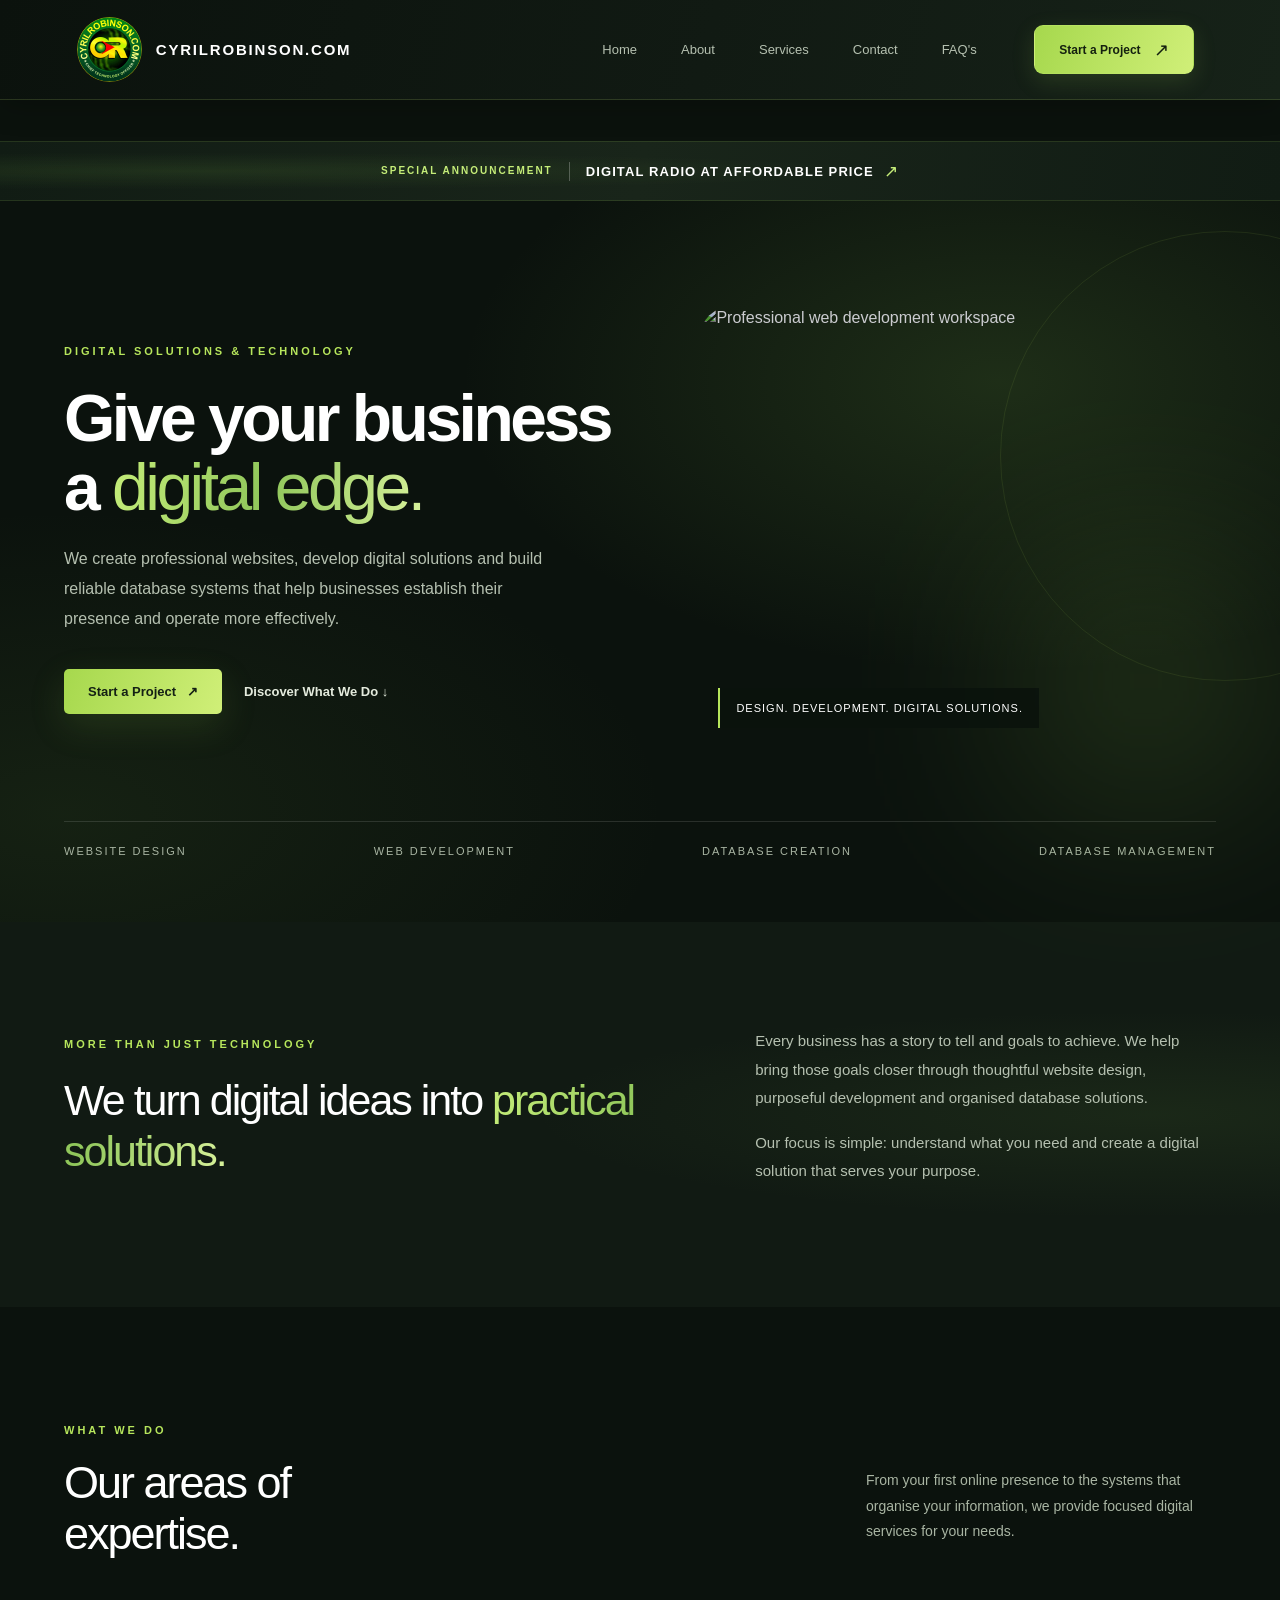
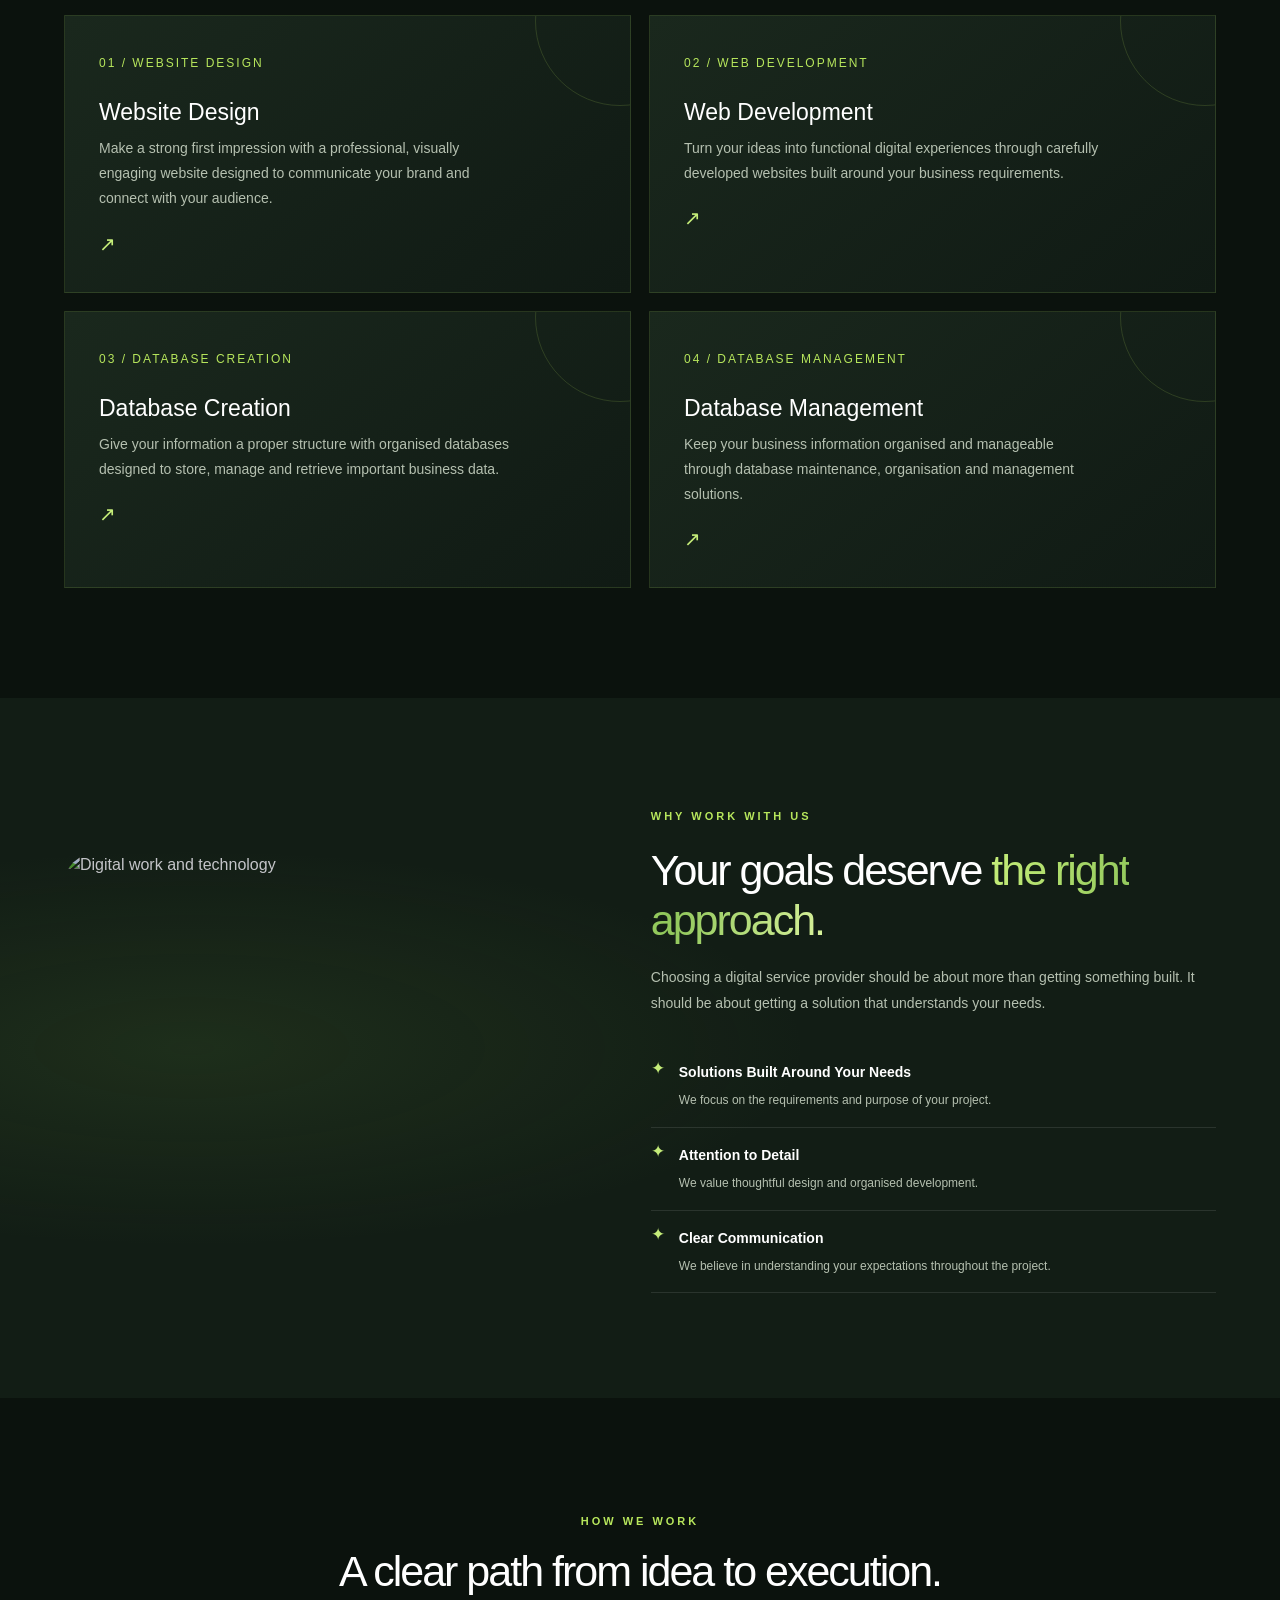
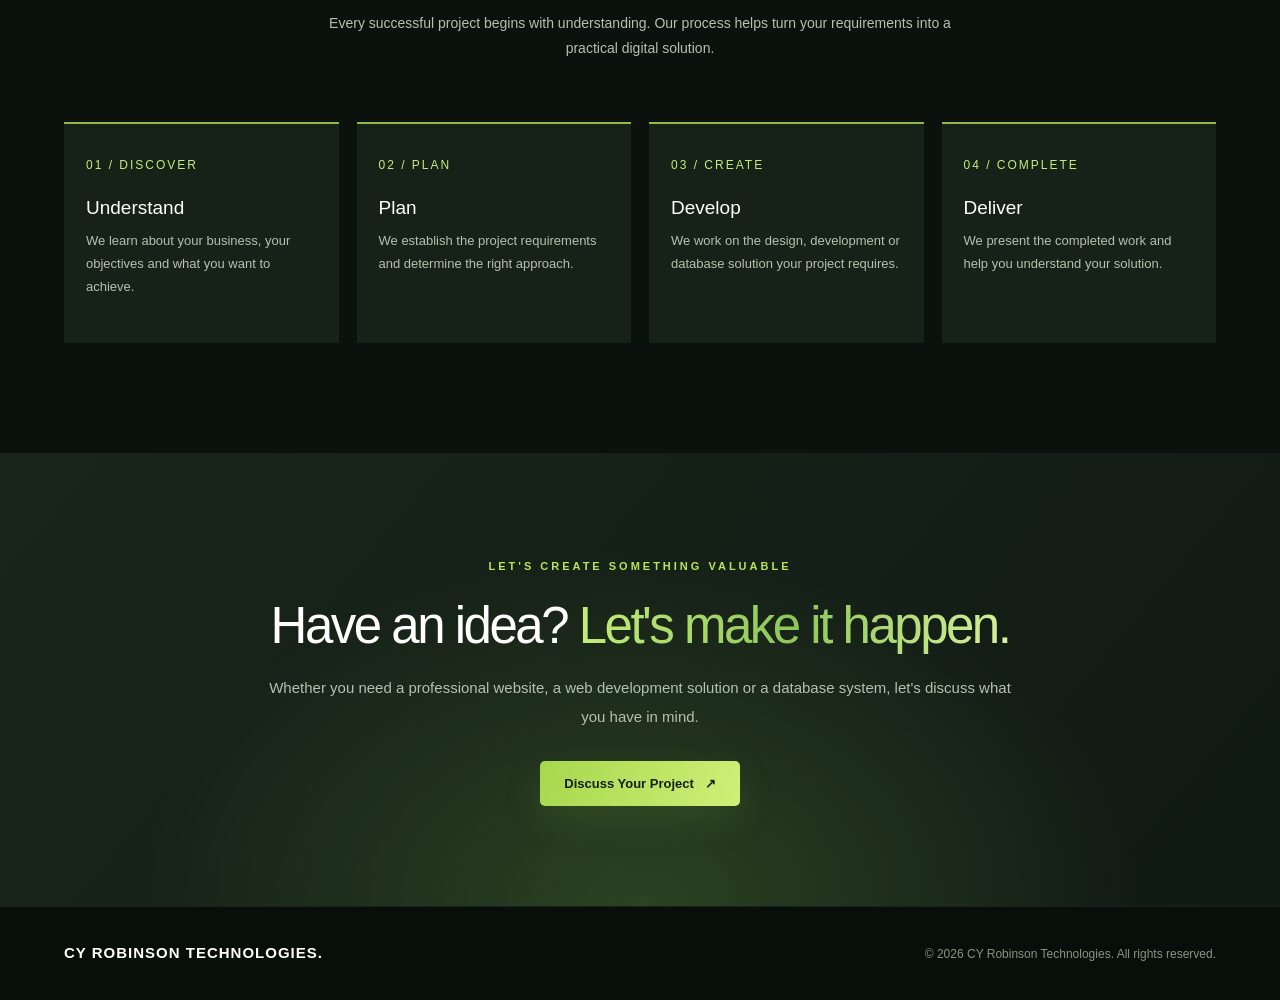
==== commit 4a171e5f: "Add files via upload" ====
--- a/index.html
+++ b/index.html
@@ -18,7 +18,7 @@
   <link rel="stylesheet" href="assets/theme/css/style.css">
   <link rel="preload" href="https://fonts.googleapis.com/css?family=Inter+Tight:100,200,300,400,500,600,700,800,900,100i,200i,300i,400i,500i,600i,700i,800i,900i&display=swap" as="style" onload="this.onload=null;this.rel='stylesheet'">
   <noscript><link rel="stylesheet" href="https://fonts.googleapis.com/css?family=Inter+Tight:100,200,300,400,500,600,700,800,900,100i,200i,300i,400i,500i,600i,700i,800i,900i&display=swap"></noscript>
-  <link rel="preload" as="style" href="assets/mobirise/css/mbr-additional.css?v=sRRWHU"><link rel="stylesheet" href="assets/mobirise/css/mbr-additional.css?v=sRRWHU" type="text/css">
+  <link rel="preload" as="style" href="assets/mobirise/css/mbr-additional.css?v=aJKYo4"><link rel="stylesheet" href="assets/mobirise/css/mbr-additional.css?v=aJKYo4" type="text/css">
 
   
   
@@ -26,10 +26,10 @@
 </head>
 <body>
   
-  <style class="cid-vzVyZd9HaF" id="menu05-g" data-rv-view="69">
+  <style class="cid-vzVyZd9HaF" id="menu05-g" data-rv-view="40">
 /* =====================================
    CY ROBINSON TECHNOLOGIES
-   FULL-WIDTH NAVIGATION
+   FULL-WIDTH GREEN NAVIGATION
 ===================================== */
 
 section.cyr-menu {
@@ -38,7 +38,7 @@
   width: 100% !important;
   margin: 0 !important;
   padding: 0 !important;
-  background: #10172b !important;
+  background: #0B120D !important;
 }
 
 section.cyr-menu nav.navbar {
@@ -59,11 +59,11 @@
   align-items: center !important;
   justify-content: space-between !important;
   flex-wrap: nowrap !important;
-  background: linear-gradient(105deg,#10172b 0%,#151d37 55%,#171a35 100%) !important;
+  background: linear-gradient(105deg,#0B120D 0%,#111A13 55%,#162218 100%) !important;
   border: 0 !important;
-  border-bottom: 1px solid rgba(132,145,255,0.18) !important;
+  border-bottom: 1px solid rgba(197,237,121,0.16) !important;
   border-radius: 0 !important;
-  box-shadow: 0 8px 28px rgba(0,0,0,0.16) !important;
+  box-shadow: 0 8px 28px rgba(0,0,0,0.20) !important;
   box-sizing: border-box !important;
 }
 
@@ -136,7 +136,7 @@
   display: inline-block !important;
   padding: 13px 16px !important;
   border-radius: 8px !important;
-  color: #c4cbe0 !important;
+  color: #B5C0B0 !important;
   font-family: Arial,sans-serif !important;
   font-size: 13px !important;
   font-weight: 500 !important;
@@ -146,8 +146,8 @@
 }
 
 section.cyr-menu a.cyr-link:hover {
-  color: #ffffff !important;
-  background: rgba(111,127,255,0.14) !important;
+  color: #D0EF78 !important;
+  background: rgba(183,230,92,0.10) !important;
 }
 
 /* PROJECT BUTTON */
@@ -164,27 +164,27 @@
   align-items: center !important;
   justify-content: center !important;
   gap: 13px !important;
-  border: 1px solid rgba(255,255,255,0.15) !important;
+  border: 1px solid rgba(197,237,121,0.25) !important;
   border-radius: 9px !important;
-  background: linear-gradient(110deg,#536dff,#8057e8) !important;
-  color: #ffffff !important;
+  background: linear-gradient(110deg,#A6D84D,#D0EF78) !important;
+  color: #14200F !important;
   font-family: Arial,sans-serif !important;
   font-size: 12px !important;
-  font-weight: 700 !important;
+  font-weight: 800 !important;
   text-decoration: none !important;
-  box-shadow: 0 7px 22px rgba(82,108,255,0.24) !important;
+  box-shadow: 0 7px 22px rgba(143,191,77,0.17) !important;
   transition: all .25s ease !important;
 }
 
 section.cyr-menu a.cyr-project-btn span {
-  color: #ffffff !important;
+  color: #14200F !important;
   font-size: 18px !important;
 }
 
 section.cyr-menu a.cyr-project-btn:hover {
-  color: #ffffff !important;
+  color: #14200F !important;
   transform: translateY(-2px) !important;
-  box-shadow: 0 10px 28px rgba(82,108,255,0.4) !important;
+  box-shadow: 0 10px 28px rgba(183,230,92,0.27) !important;
 }
 
 /* MOBILE MENU BUTTON */
@@ -192,9 +192,9 @@
 section.cyr-menu button.navbar-toggler {
   display: none;
   padding: 11px !important;
-  border: 1px solid rgba(255,255,255,0.2) !important;
+  border: 1px solid rgba(197,237,121,0.22) !important;
   border-radius: 9px !important;
-  background: rgba(255,255,255,0.06) !important;
+  background: rgba(183,230,92,0.07) !important;
   box-shadow: none !important;
 }
 
@@ -211,7 +211,7 @@
   width: 100% !important;
   height: 2px !important;
   border-radius: 5px !important;
-  background: #ffffff !important;
+  background: #C5ED79 !important;
 }
 
 /* TABLET AND MOBILE */
@@ -243,7 +243,7 @@
     flex-basis: 100% !important;
     margin-top: 13px !important;
     padding: 14px 5px 5px !important;
-    border-top: 1px solid rgba(255,255,255,0.1) !important;
+    border-top: 1px solid rgba(197,237,121,0.13) !important;
   }
 
   section.cyr-menu ul.navbar-nav {
@@ -306,7 +306,7 @@
           <img src="assets/images/whatsapp20image202026-11-0320at202.55.4720pm-photoroom-130x130.png" alt="CY Robinson Technologies Logo" class="cyr-logo-image">
 
           <span class="cyr-brand-name">
-            CY ROBINSON TECHNOLOGIES
+            CYRILROBINSON.COM
           </span>
 
         </a>
@@ -358,7 +358,7 @@
     text-align: center;
     box-sizing: border-box;
     border-bottom: 1px solid rgba(139, 125, 255, 0.25);
-" class="cid-vzVDfOusIr" id="header18-h" data-rv-view="71">
+" class="cid-vzVDfOusIr" id="header18-h" data-rv-view="42">
     <a href="digital-radio.html" style="
         display: inline-flex;
         align-items: center;
@@ -376,7 +376,7 @@
     </a>
 </div>
 
-<style class="cid-vzPGt1aYGt" id="header09-3" data-rv-view="72">
+<style class="cid-vzPGt1aYGt" id="header09-3" data-rv-view="43">
 /* =========================================
    CY ROBINSON TECHNOLOGIES
    GREEN THEME HOMEPAGE + ANNOUNCEMENT
@@ -1072,7 +1072,7 @@
         align-items: flex-start;
     }
 }
-</style><div class="cyr-site cid-vzPGt1aYGt" id="header09-3" data-rv-view="72">
+</style><div class="cyr-site cid-vzPGt1aYGt" id="header09-3" data-rv-view="43">
 
     <!-- ANNOUNCEMENT -->
     <section data-bs-version="5.1" class="cyr-announcement">
